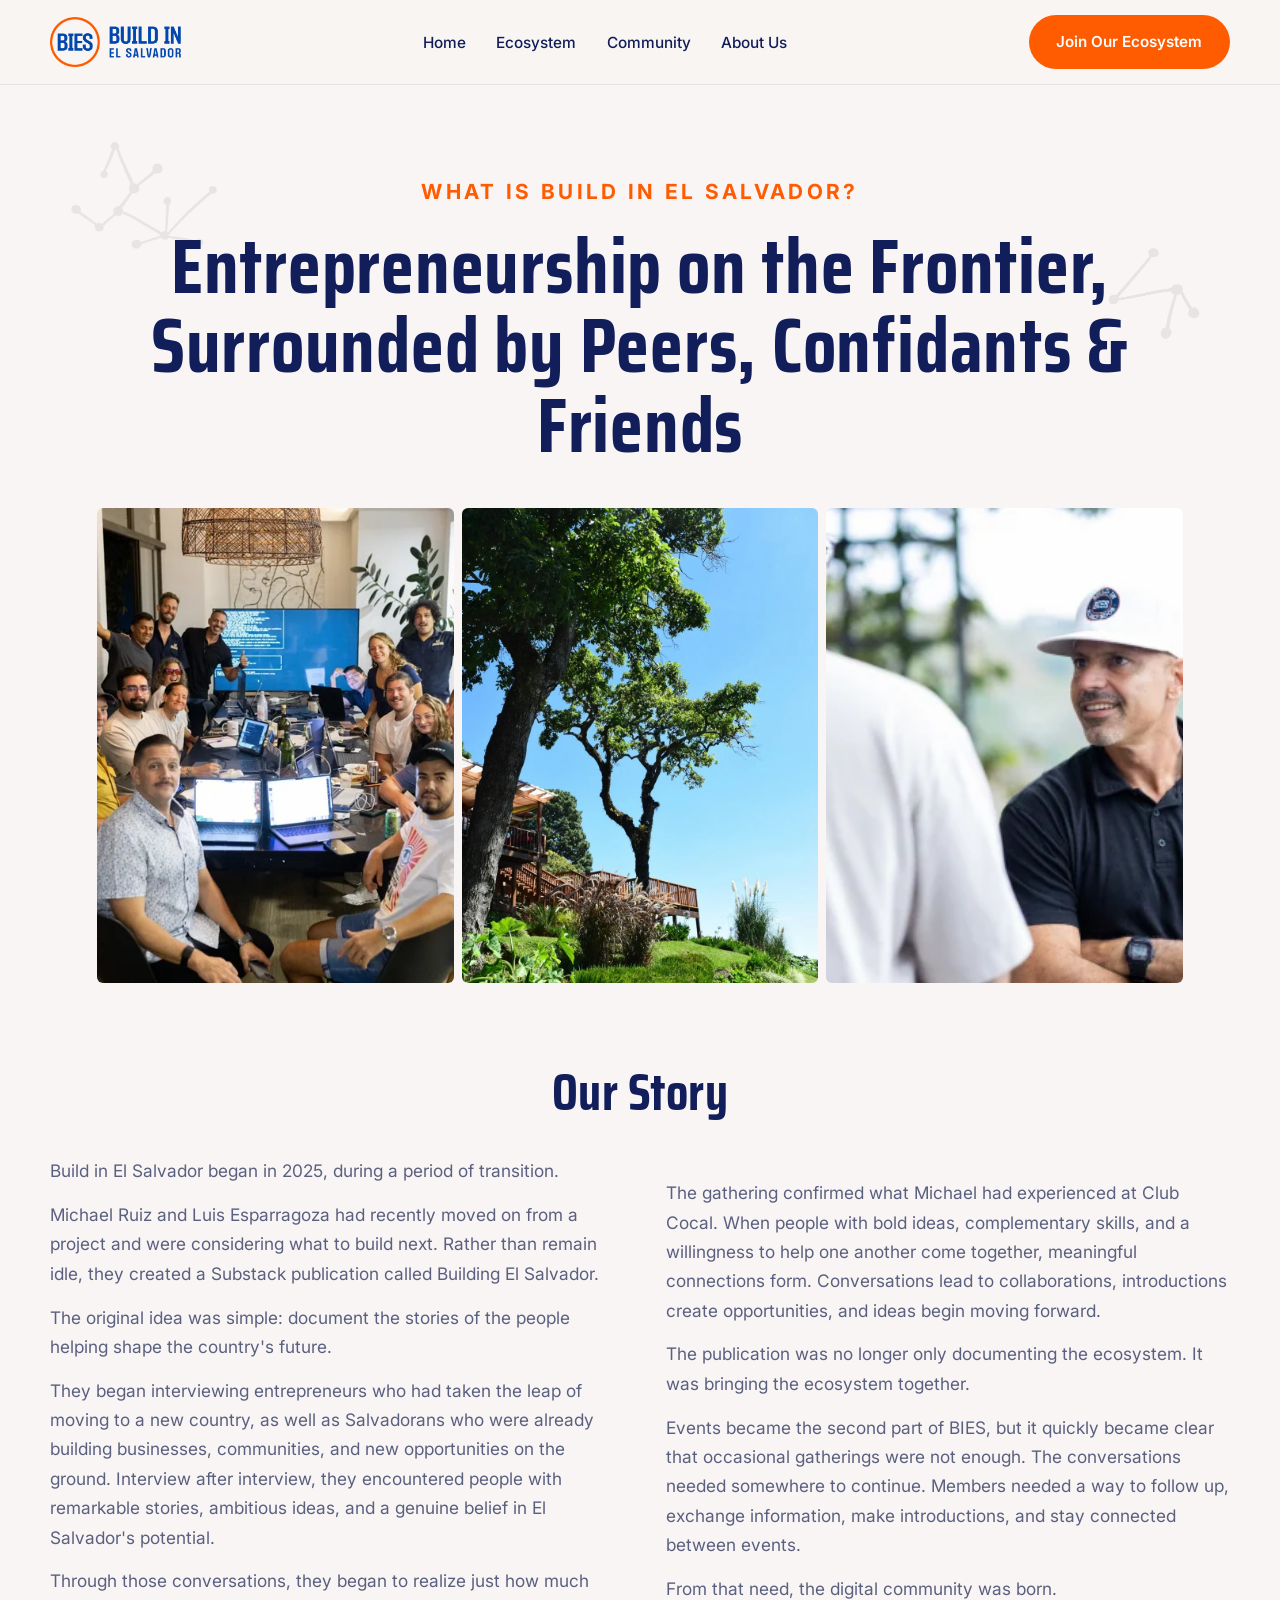
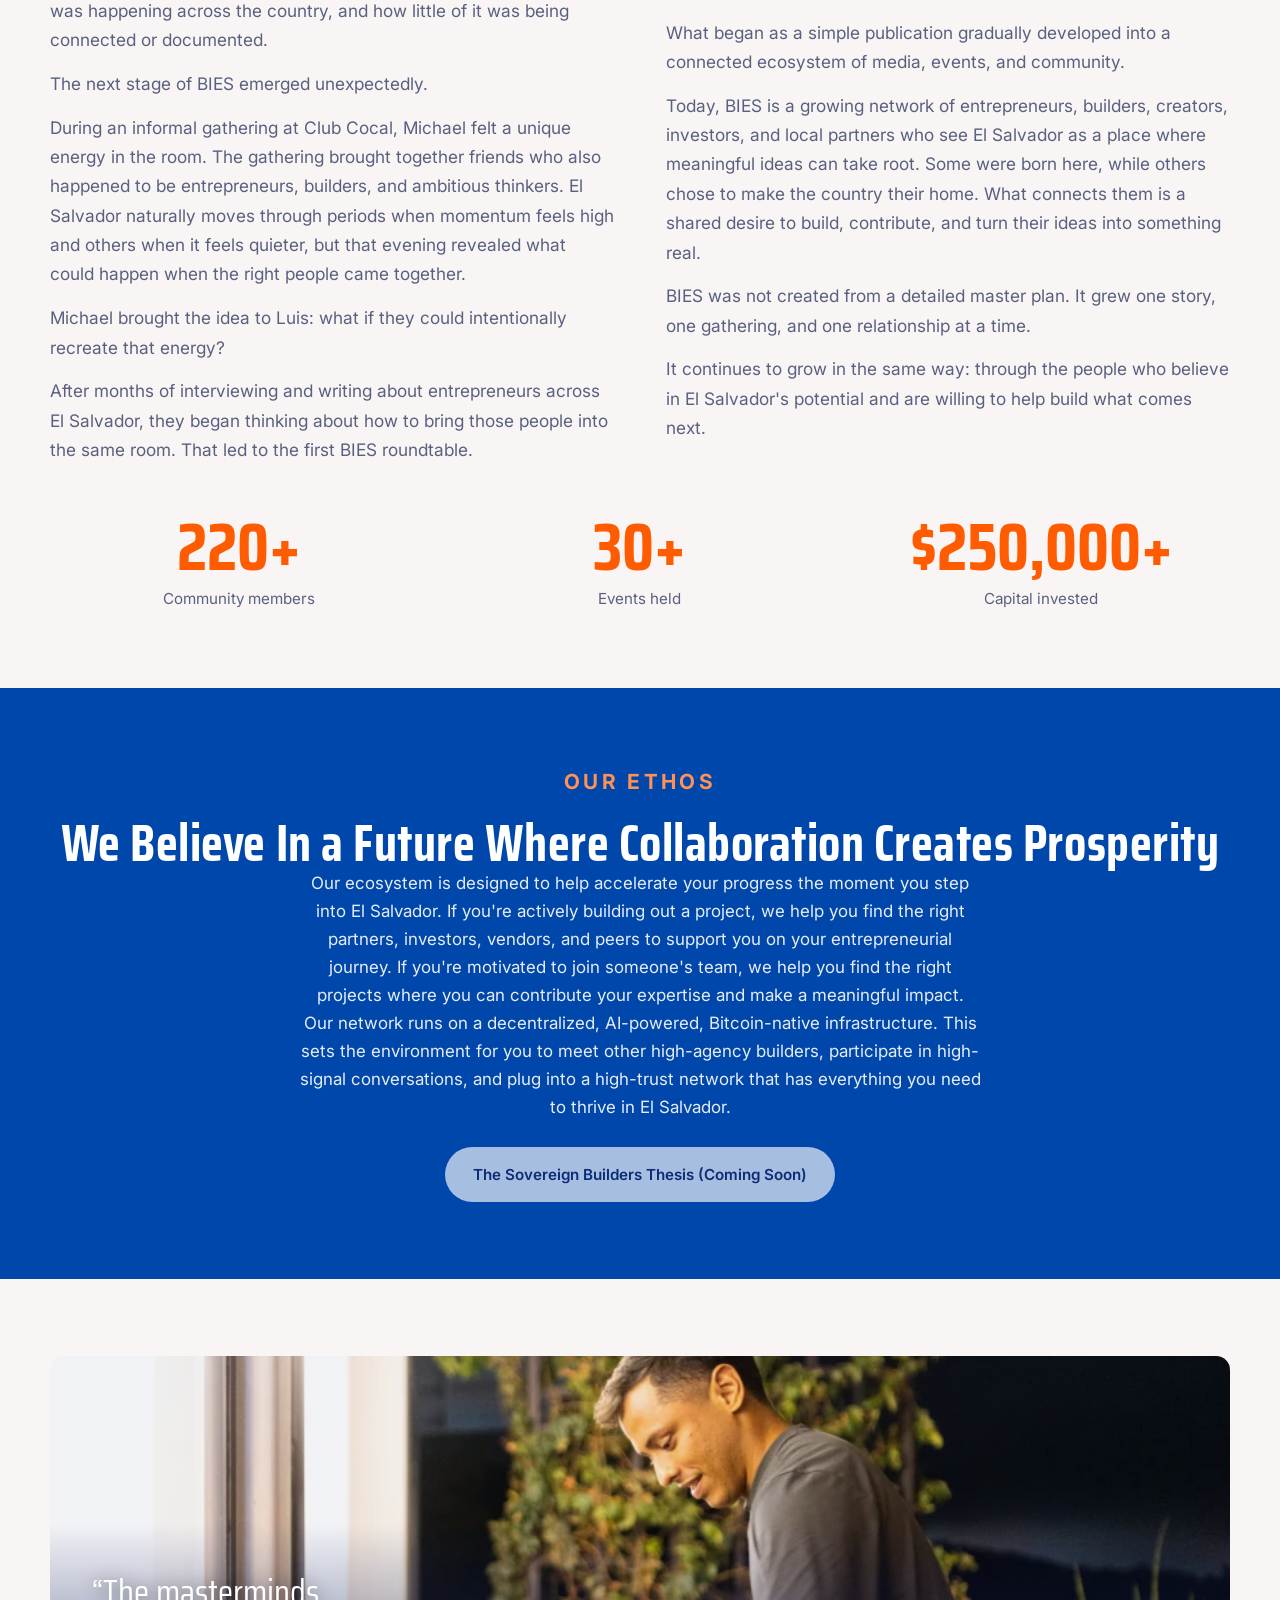
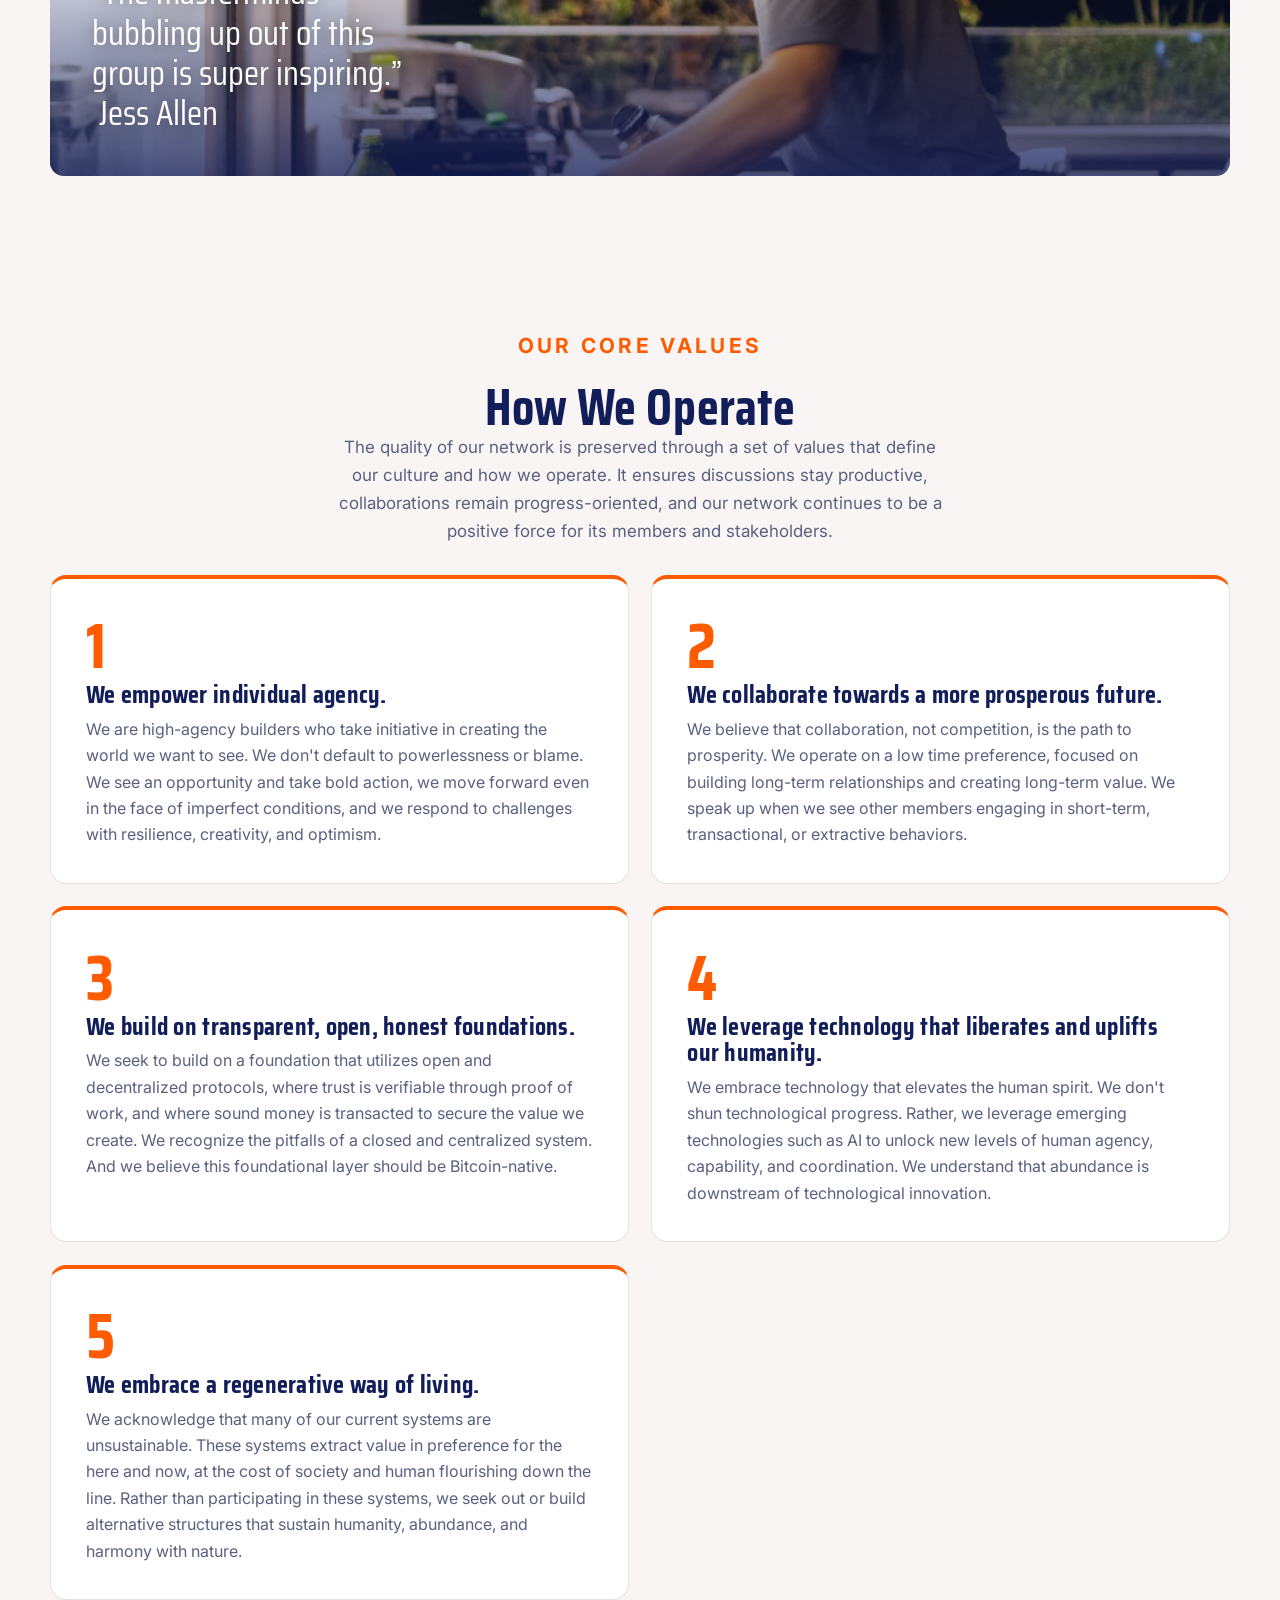
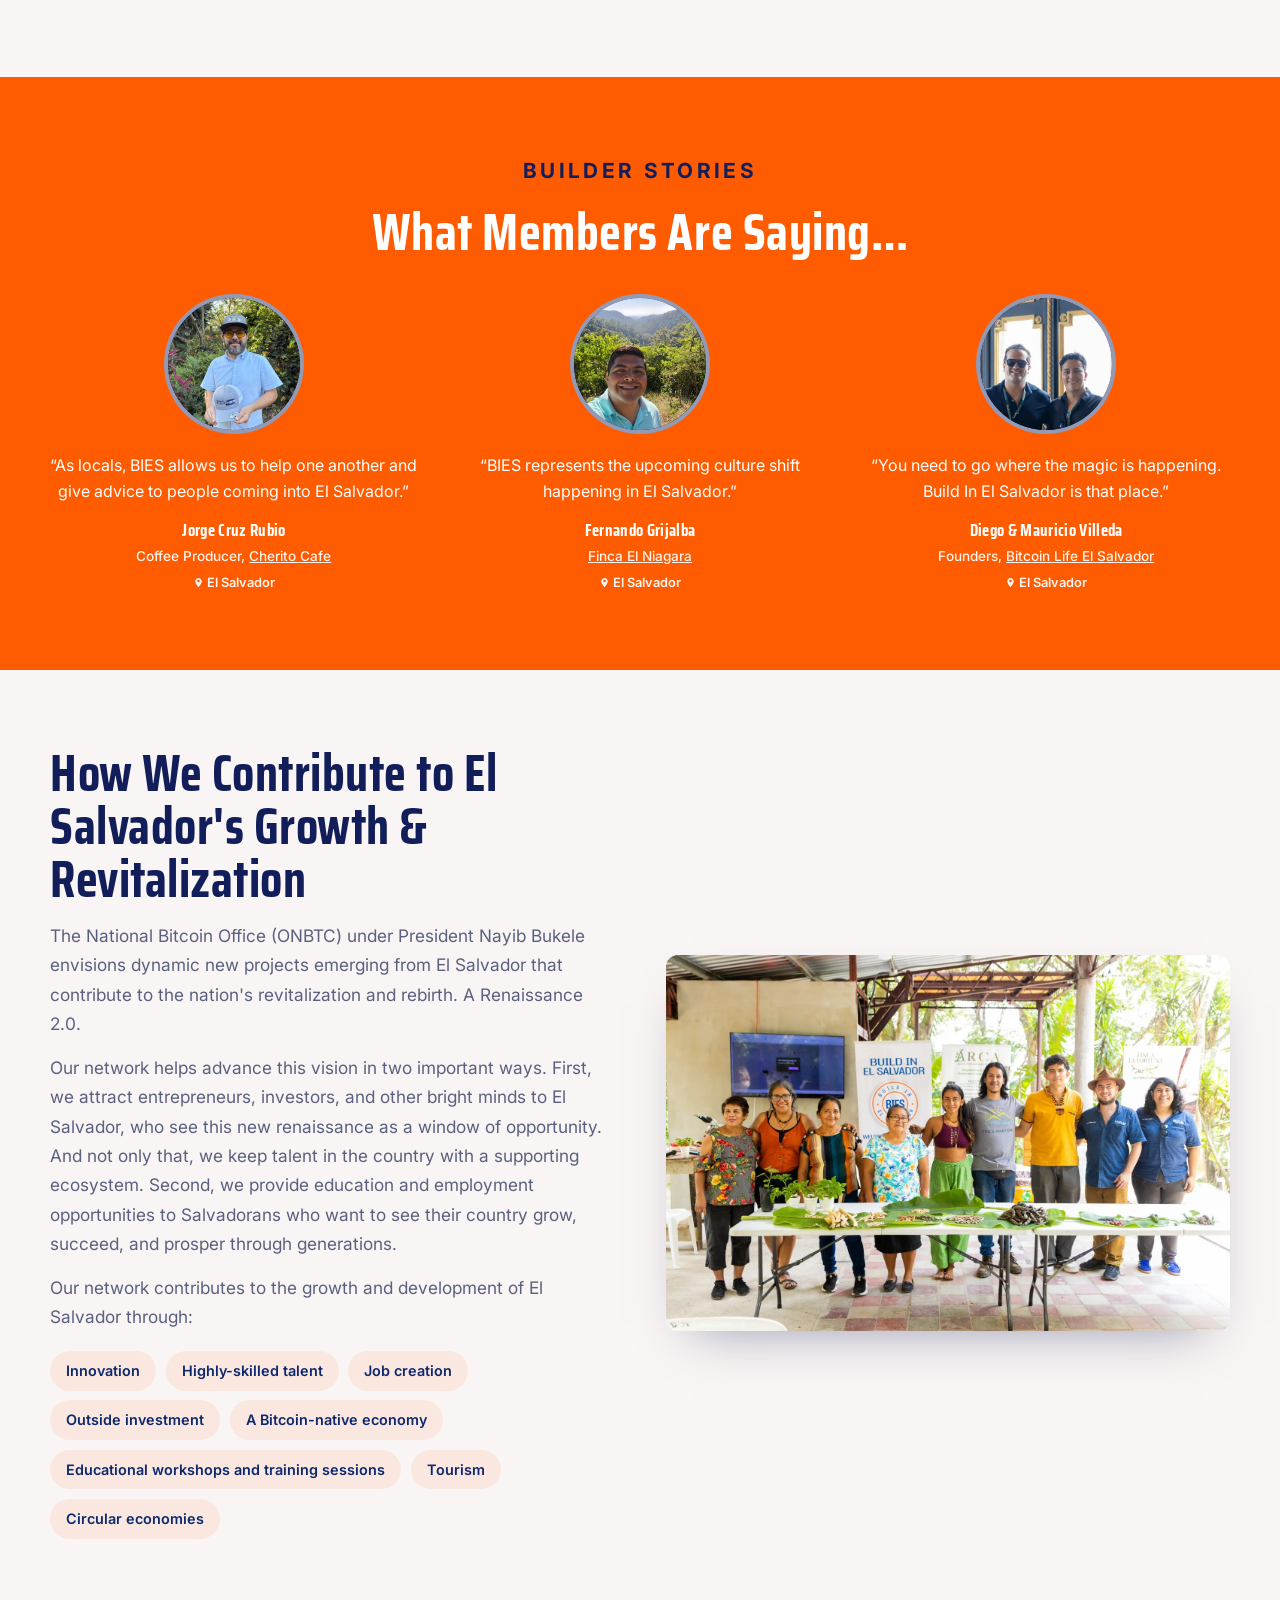
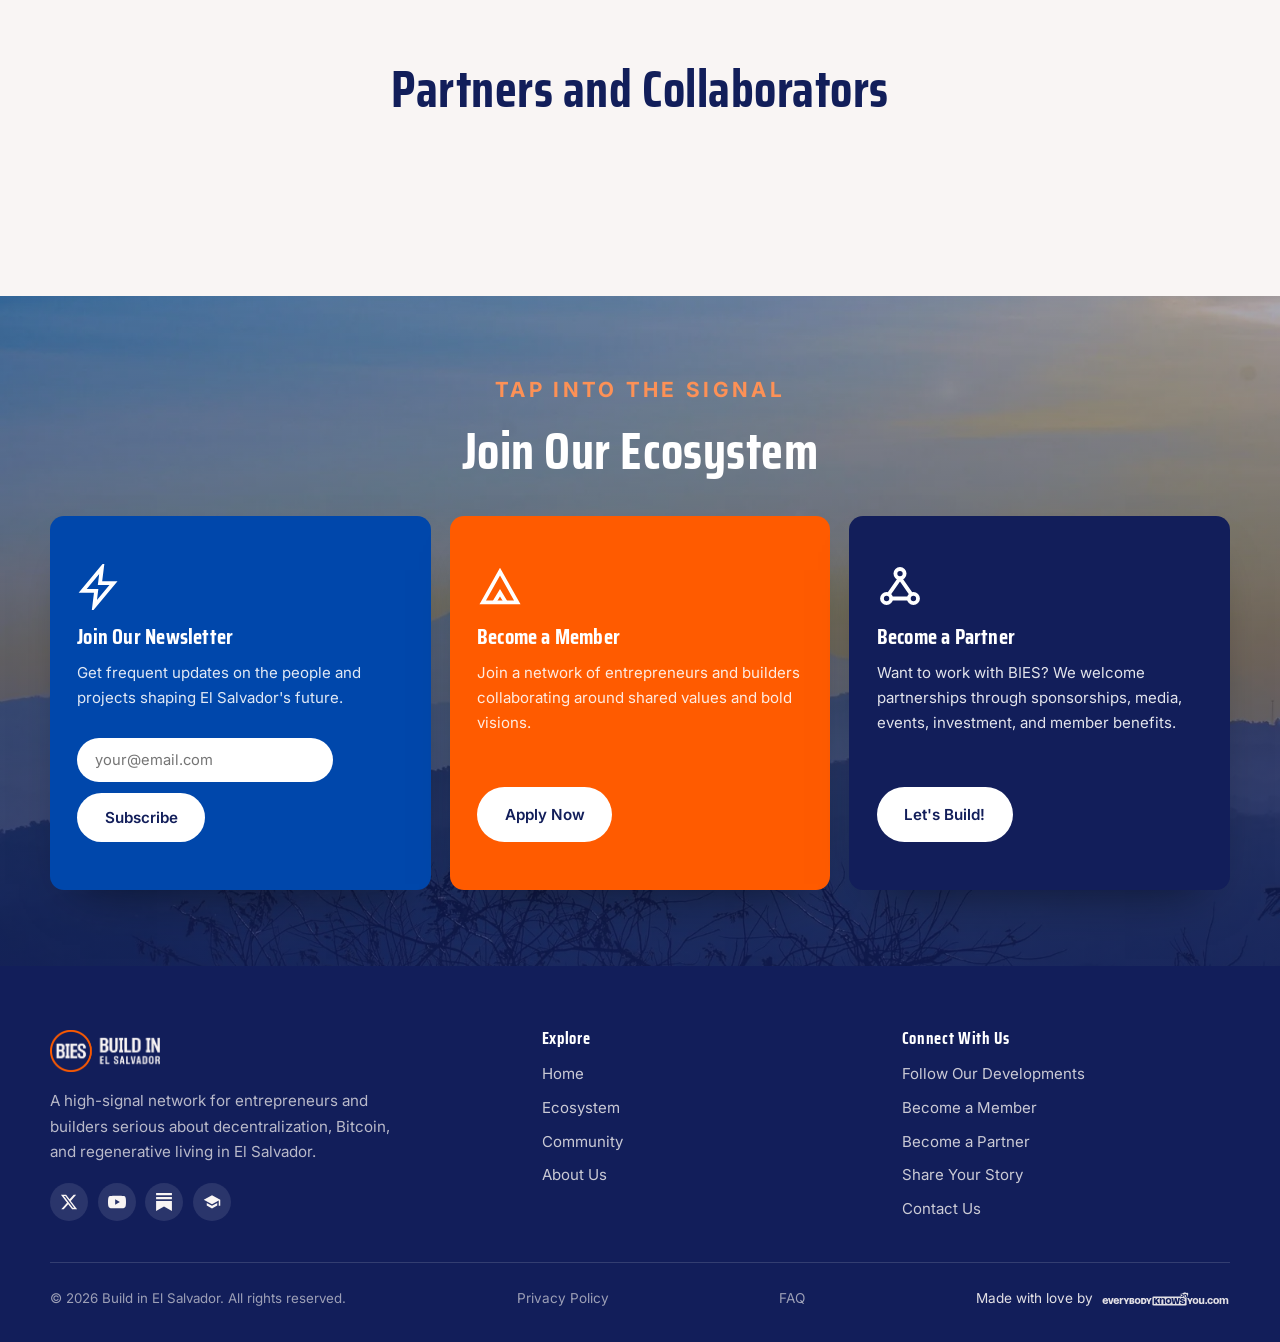
==== about.html @ e09e7e97 "Add MurphsLife to the partner logo strip" ====
<!DOCTYPE html>
<html lang="en">
<head>
<meta charset="UTF-8">
<meta name="viewport" content="width=device-width, initial-scale=1.0">
<title>About Build in El Salvador | Entrepreneurship on the Frontier</title>
<meta name="description" content="How Build in El Salvador grew from an informal gathering into a 220+ member network for mission-driven entrepreneurs. Founded by Michael Ruiz.">
<meta name="keywords" content="Build in El Salvador, BIES, El Salvador entrepreneurs, Bitcoin El Salvador, builders network, decentralization, regenerative living, startup community El Salvador, Bitcoin-native network, entrepreneur community">

<link rel="canonical" href="https://buildinelsalvador.com/about.html">
<link rel="alternate" hreflang="en" href="https://buildinelsalvador.com/about.html">
<link rel="alternate" hreflang="x-default" href="https://buildinelsalvador.com/about.html">

<meta property="og:title" content="About Build in El Salvador | Entrepreneurship on the Frontier">
<meta property="og:description" content="How Build in El Salvador grew from an informal gathering into a 220+ member network for mission-driven entrepreneurs. Founded by Michael Ruiz.">
<meta property="og:type" content="website">
<meta property="og:url" content="https://buildinelsalvador.com/about.html">
<meta property="og:image" content="https://buildinelsalvador.com/assets/images/social-share/og-home.jpg">
<meta property="og:image:width" content="1200">
<meta property="og:image:height" content="630">
<meta property="og:site_name" content="Build in El Salvador">
<meta property="og:locale" content="en_US">

<meta name="twitter:card" content="summary_large_image">
<meta name="twitter:title" content="About Build in El Salvador | Entrepreneurship on the Frontier">
<meta name="twitter:description" content="How Build in El Salvador grew from an informal gathering into a 220+ member network for mission-driven entrepreneurs. Founded by Michael Ruiz.">
<meta name="twitter:image" content="https://buildinelsalvador.com/assets/images/social-share/og-home.jpg">

<meta name="robots" content="index, follow, max-image-preview:large, max-snippet:-1, max-video-preview:-1">
<meta name="author" content="Build in El Salvador">
<meta name="theme-color" content="#0047AB">
<meta name="geo.region" content="SV">
<meta name="geo.placename" content="El Salvador">
<meta http-equiv="content-language" content="en">

<link rel="icon" href="/favicon.ico?v=2" sizes="any">
<link rel="icon" type="image/png" sizes="32x32" href="/favicon-32x32.png?v=2">
<link rel="icon" type="image/png" sizes="16x16" href="/favicon-16x16.png?v=2">
<link rel="apple-touch-icon" sizes="180x180" href="/apple-touch-icon.png?v=2">
<link rel="manifest" href="/site.webmanifest?v=2">
<link rel="alternate" type="text/plain" title="llms.txt" href="https://buildinelsalvador.com/llms.txt">

<link rel="preconnect" href="https://fonts.googleapis.com">
<link rel="preconnect" href="https://fonts.gstatic.com" crossorigin>
<link rel="preload" as="style" href="https://fonts.googleapis.com/css2?family=Saira+Condensed:wght@500;600;700&family=Inter:wght@400;500;600;700&display=swap">
<link rel="stylesheet" href="https://fonts.googleapis.com/css2?family=Saira+Condensed:wght@500;600;700&family=Inter:wght@400;500;600;700&display=swap" media="print" onload="this.media='all'">
<noscript><link rel="stylesheet" href="https://fonts.googleapis.com/css2?family=Saira+Condensed:wght@500;600;700&family=Inter:wght@400;500;600;700&display=swap"></noscript>

<link rel="stylesheet" href="assets/css/tokens.css?v=0e206f8e">
<link rel="stylesheet" href="assets/css/styles.css?v=0e206f8e">
<script type="application/ld+json">{
  "@context": "https://schema.org",
  "@graph": [
    {
      "@type": "Organization",
      "@id": "https://buildinelsalvador.com/#org",
      "name": "Build in El Salvador",
      "alternateName": [
        "BIES"
      ],
      "url": "https://buildinelsalvador.com/",
      "logo": "https://buildinelsalvador.com/assets/images/logos/logo-lockup.webp",
      "image": "https://buildinelsalvador.com/assets/images/social-share/og-home.jpg",
      "slogan": "The high-signal network for entrepreneurs and builders in El Salvador.",
      "description": "Build in El Salvador (BIES), which stands for Building In El Salvador, is a high-signal network and coordination layer that connects entrepreneurs and builders to the right people, resources, and capital so they can take action and move their vision forward from day one in El Salvador. BIES is built for mission-driven entrepreneurs.",
      "foundingDate": "2025",
      "areaServed": [
        "SV"
      ],
      "knowsLanguage": [
        "en"
      ],
      "knowsAbout": [
        "Entrepreneurship",
        "Bitcoin",
        "Decentralization",
        "Regenerative living",
        "Community building",
        "El Salvador"
      ],
      "email": "info@buildinelsalvador.com",
      "founder": {
        "@type": "Person",
        "name": "Michael Ruiz"
      },
      "address": {
        "@type": "PostalAddress",
        "addressCountry": "SV"
      },
      "makesOffer": {
        "@type": "Offer",
        "priceCurrency": "USD",
        "price": "100",
        "url": "https://calendly.com/sovmindset/new-meeting",
        "itemOffered": {
          "@type": "Service",
          "name": "El Salvador business and investment consultancy call",
          "description": "Personalized guidance on doing business, investing, or building in El Salvador, via Zoom or WhatsApp."
        }
      },
      "hasOfferCatalog": {
        "@id": "https://buildinelsalvador.com/#catalog"
      },
      "sameAs": [
        "https://x.com/BuildInES",
        "https://www.youtube.com/@Buildinelsalvador",
        "https://buildinelsalvador.substack.com/",
        "https://www.skool.com/build-in-el-salvador-2170/about",
        "https://app.buildinelsalvador.com/"
      ]
    },
    {
      "@type": [
        "ProfessionalService",
        "LocalBusiness"
      ],
      "@id": "https://buildinelsalvador.com/#service",
      "name": "Build in El Salvador",
      "parentOrganization": {
        "@id": "https://buildinelsalvador.com/#org"
      },
      "description": "A high-signal network and coordination layer for entrepreneurs and builders in El Salvador, connecting members to the people, resources, and capital they need to move their projects forward.",
      "url": "https://buildinelsalvador.com/",
      "image": "https://buildinelsalvador.com/assets/images/social-share/og-home.jpg",
      "logo": "https://buildinelsalvador.com/assets/images/logos/logo-lockup.webp",
      "email": "info@buildinelsalvador.com",
      "address": {
        "@type": "PostalAddress",
        "addressCountry": "SV"
      },
      "areaServed": [
        {
          "@type": "Country",
          "name": "El Salvador"
        }
      ],
      "serviceType": [
        "Entrepreneur network",
        "Community building",
        "Events and workshops",
        "Media and content"
      ],
      "hasOfferCatalog": {
        "@id": "https://buildinelsalvador.com/#catalog"
      }
    },
    {
      "@type": "OfferCatalog",
      "@id": "https://buildinelsalvador.com/#catalog",
      "name": "What BIES offers its members",
      "itemListElement": [
        {
          "@type": "Offer",
          "itemOffered": {
            "@type": "Service",
            "name": "Builder Spotlight newsletter",
            "description": "A newsletter highlighting the builders in the BIES community and the projects they are working on in El Salvador.",
            "provider": {
              "@id": "https://buildinelsalvador.com/#org"
            }
          }
        },
        {
          "@type": "Offer",
          "itemOffered": {
            "@type": "Service",
            "name": "YouTube broadcast",
            "description": "Conversations with the builders, thinkers, and entrepreneurs shaping El Salvador's future.",
            "provider": {
              "@id": "https://buildinelsalvador.com/#org"
            }
          }
        },
        {
          "@type": "Offer",
          "itemOffered": {
            "@type": "Service",
            "name": "Workshops, roundtables, and retreats",
            "description": "In-person events where members meet, exchange ideas, and build high-trust relationships beyond the digital realm.",
            "provider": {
              "@id": "https://buildinelsalvador.com/#org"
            }
          }
        },
        {
          "@type": "Offer",
          "itemOffered": {
            "@type": "Service",
            "name": "Private digital community",
            "description": "A high-signal digital HQ where builders connect, collaborate, coordinate, and interact economically.",
            "provider": {
              "@id": "https://buildinelsalvador.com/#org"
            }
          }
        },
        {
          "@type": "Offer",
          "itemOffered": {
            "@type": "Service",
            "name": "BIES-certified vendor network (coming soon)",
            "description": "A vetted network of trusted vendors to help members move their projects forward.",
            "provider": {
              "@id": "https://buildinelsalvador.com/#org"
            }
          }
        },
        {
          "@type": "Offer",
          "itemOffered": {
            "@type": "Service",
            "name": "BIES project directory (coming soon)",
            "description": "A directory of active projects emerging from the BIES ecosystem, for finding partners, investors, and teammates.",
            "provider": {
              "@id": "https://buildinelsalvador.com/#org"
            }
          }
        }
      ]
    },
    {
      "@type": "WebSite",
      "@id": "https://buildinelsalvador.com/#website",
      "url": "https://buildinelsalvador.com/",
      "name": "Build in El Salvador",
      "inLanguage": "en",
      "publisher": {
        "@id": "https://buildinelsalvador.com/#org"
      },
      "about": {
        "@id": "https://buildinelsalvador.com/#org"
      }
    }
  ]
}</script>
</head>
<body>
<header class="site-header">
  <nav class="nav wrap" aria-label="Main">
    <a class="brand" href="index.html" aria-label="Build in El Salvador home">
      <img src="assets/images/logos/logo-lockup.webp" alt="Build in El Salvador" width="900" height="343">
    </a>
    <ul class="nav-links"><li><a href="index.html">Home</a></li><li><a href="membership.html">Ecosystem</a></li><li><a href="stories.html">Community</a></li><li><a href="about.html" aria-current="page">About Us</a></li></ul>
    <div class="nav-cta">
      <a class="btn btn-orange" href="membership.html#join">Join Our Ecosystem</a>
      <button class="nav-toggle" aria-label="Open menu" aria-expanded="false"><span></span><span></span><span></span></button>
    </div>
  </nav>
</header>

<main>
<section class="hero wrap has-decor reveal" style="padding-bottom:1.2rem">
  <img class="decor conn conn-b" src="assets/images/icons/connector-1.webp" alt="" aria-hidden="true" style="top:5%;left:1%;width:clamp(120px,13vw,190px)">
  <img class="decor conn conn-a" src="assets/images/icons/connector-4.webp" alt="" aria-hidden="true" style="top:16%;right:1.5%;width:clamp(85px,9vw,140px)">
  <span class="eyebrow">What is Build in El Salvador?</span>
  <h1>Entrepreneurship on the Frontier, Surrounded by Peers, Confidants &amp; Friends</h1>
  <div class="photo-strip cols-3" style="margin-bottom:clamp(1rem,2vw,1.75rem)">
    <img src="assets/images/hero/about-1.webp" alt="BIES community gathering" fetchpriority="high">
    <img src="assets/images/hero/about-2.webp" alt="The landscape of El Salvador">
    <img src="assets/images/hero/about-3.webp" alt="BIES builders in conversation">
  </div>
</section>

<section class="section wrap" style="padding-top:clamp(1.5rem,3vw,2.5rem)">
  <div class="center" style="max-width:62ch;margin:0 auto 1.4rem">
    <h2>Our Story</h2>
  </div>
  <div class="split reveal">
    <div class="copy">
      <p>Build in El Salvador began in 2025, during a period of transition.</p>
      <p>Michael Ruiz and Luis Esparragoza had recently moved on from a project and were considering what to build next. Rather than remain idle, they created a Substack publication called Building El Salvador.</p>
      <p>The original idea was simple: document the stories of the people helping shape the country's future.</p>
      <p>They began interviewing entrepreneurs who had taken the leap of moving to a new country, as well as Salvadorans who were already building businesses, communities, and new opportunities on the ground. Interview after interview, they encountered people with remarkable stories, ambitious ideas, and a genuine belief in El Salvador's potential.</p>
      <p>Through those conversations, they began to realize just how much was happening across the country, and how little of it was being connected or documented.</p>
      <p>The next stage of BIES emerged unexpectedly.</p>
      <p>During an informal gathering at Club Cocal, Michael felt a unique energy in the room. The gathering brought together friends who also happened to be entrepreneurs, builders, and ambitious thinkers. El Salvador naturally moves through periods when momentum feels high and others when it feels quieter, but that evening revealed what could happen when the right people came together.</p>
      <p>Michael brought the idea to Luis: what if they could intentionally recreate that energy?</p>
      <p>After months of interviewing and writing about entrepreneurs across El Salvador, they began thinking about how to bring those people into the same room. That led to the first BIES roundtable.</p>
    </div>
    <div class="copy">
      <p>The gathering confirmed what Michael had experienced at Club Cocal. When people with bold ideas, complementary skills, and a willingness to help one another come together, meaningful connections form. Conversations lead to collaborations, introductions create opportunities, and ideas begin moving forward.</p>
      <p>The publication was no longer only documenting the ecosystem. It was bringing the ecosystem together.</p>
      <p>Events became the second part of BIES, but it quickly became clear that occasional gatherings were not enough. The conversations needed somewhere to continue. Members needed a way to follow up, exchange information, make introductions, and stay connected between events.</p>
      <p>From that need, the digital community was born.</p>
      <p>What began as a simple publication gradually developed into a connected ecosystem of media, events, and community.</p>
      <p>Today, BIES is a growing network of entrepreneurs, builders, creators, investors, and local partners who see El Salvador as a place where meaningful ideas can take root. Some were born here, while others chose to make the country their home. What connects them is a shared desire to build, contribute, and turn their ideas into something real.</p>
      <p>BIES was not created from a detailed master plan. It grew one story, one gathering, and one relationship at a time.</p>
      <p>It continues to grow in the same way: through the people who believe in El Salvador's potential and are willing to help build what comes next.</p>
    </div>
  </div>
  <div class="stats reveal" style="margin-top:3rem">
    <div class="stat"><div class="num">220+</div><div class="lbl">Community members</div></div>
    <div class="stat"><div class="num">30+</div><div class="lbl">Events held</div></div>
    <div class="stat"><div class="num">$250,000+</div><div class="lbl">Capital invested</div></div>
  </div>
</section>

<section class="band band-blue">
  <div class="wrap center reveal">
    <span class="eyebrow on-blue">Our Ethos</span>
    <h2>We Believe In a Future Where Collaboration Creates Prosperity</h2>
    <p class="lead">Our ecosystem is designed to help accelerate your progress the moment you step into El Salvador. If you're actively building out a project, we help you find the right partners, investors, vendors, and peers to support you on your entrepreneurial journey. If you're motivated to join someone's team, we help you find the right projects where you can contribute your expertise and make a meaningful impact.</p>
    <p class="lead">Our network runs on a decentralized, AI-powered, Bitcoin-native infrastructure. This sets the environment for you to meet other high-agency builders, participate in high-signal conversations, and plug into a high-trust network that has everything you need to thrive in El Salvador.</p>
    <span class="btn btn-white" style="margin-top:1.6rem;opacity:.65;cursor:default">The Sovereign Builders Thesis (Coming Soon)</span>
  </div>
</section>

<section class="section wrap">
  <div class="quote-hero reveal">
    <img src="assets/images/gallery/ethos.webp" alt="BIES members collaborating" loading="lazy">
    <p class="q">&ldquo;The masterminds bubbling up out of this group is super inspiring.&rdquo; &nbsp;Jess Allen</p>
  </div>
</section>

<section class="section wrap">
  <div class="center" style="max-width:62ch;margin:0 auto 1.4rem">
    <span class="eyebrow">Our Core Values</span>
    <h2>How We Operate</h2>
    <p class="lead">The quality of our network is preserved through a set of values that define our culture and how we operate. It ensures discussions stay productive, collaborations remain progress-oriented, and our network continues to be a positive force for its members and stakeholders.</p>
  </div>
  <div class="value-cards"><div class="vcard reveal"><span class="vnum">1</span><h4>We empower individual agency.</h4><p>We are high-agency builders who take initiative in creating the world we want to see. We don't default to powerlessness or blame. We see an opportunity and take bold action, we move forward even in the face of imperfect conditions, and we respond to challenges with resilience, creativity, and optimism.</p></div><div class="vcard reveal"><span class="vnum">2</span><h4>We collaborate towards a more prosperous future.</h4><p>We believe that collaboration, not competition, is the path to prosperity. We operate on a low time preference, focused on building long-term relationships and creating long-term value. We speak up when we see other members engaging in short-term, transactional, or extractive behaviors.</p></div><div class="vcard reveal"><span class="vnum">3</span><h4>We build on transparent, open, honest foundations.</h4><p>We seek to build on a foundation that utilizes open and decentralized protocols, where trust is verifiable through proof of work, and where sound money is transacted to secure the value we create. We recognize the pitfalls of a closed and centralized system. And we believe this foundational layer should be Bitcoin-native.</p></div><div class="vcard reveal"><span class="vnum">4</span><h4>We leverage technology that liberates and uplifts our humanity.</h4><p>We embrace technology that elevates the human spirit. We don't shun technological progress. Rather, we leverage emerging technologies such as AI to unlock new levels of human agency, capability, and coordination. We understand that abundance is downstream of technological innovation.</p></div><div class="vcard reveal"><span class="vnum">5</span><h4>We embrace a regenerative way of living.</h4><p>We acknowledge that many of our current systems are unsustainable. These systems extract value in preference for the here and now, at the cost of society and human flourishing down the line. Rather than participating in these systems, we seek out or build alternative structures that sustain humanity, abundance, and harmony with nature.</p></div></div>
</section>


<section class="band band-orange testimonials">
  <div class="wrap center">
    <span class="eyebrow on-blue">Builder Stories</span>
    <h2>What Members Are Saying…</h2>
    <div class="grid3">
        <figure class="tcard reveal">
          <img class="avatar" src="assets/images/testimonials/jorge.webp" alt="Jorge Cruz Rubio" loading="lazy" width="140" height="140">
          <blockquote><p>&ldquo;As locals, BIES allows us to help one another and give advice to people coming into El Salvador.&rdquo;</p></blockquote>
          <figcaption class="who"><b>Jorge Cruz Rubio</b><span>Coffee Producer, <a href="https://www.cheritocafe.com" target="_blank" rel="noopener">Cherito Cafe</a></span><span class="loc"><svg viewBox="0 0 24 24" width="11" height="11" aria-hidden="true" style="vertical-align:-1px;margin-right:3px;fill:currentColor"><path d="M12 2C8 2 5 5 5 9c0 5 7 13 7 13s7-8 7-13c0-4-3-7-7-7zm0 9.5A2.5 2.5 0 1 1 12 6a2.5 2.5 0 0 1 0 5.5z"/></svg>El Salvador</span></figcaption>
        </figure>
        <figure class="tcard reveal">
          <img class="avatar" src="assets/images/testimonials/fernando.webp" alt="Fernando Grijalba" loading="lazy" width="140" height="140">
          <blockquote><p>&ldquo;BIES represents the upcoming culture shift happening in El Salvador.&rdquo;</p></blockquote>
          <figcaption class="who"><b>Fernando Grijalba</b><span><a href="https://www.instagram.com/elniagaracomasagua/" target="_blank" rel="noopener">Finca El Niagara</a></span><span class="loc"><svg viewBox="0 0 24 24" width="11" height="11" aria-hidden="true" style="vertical-align:-1px;margin-right:3px;fill:currentColor"><path d="M12 2C8 2 5 5 5 9c0 5 7 13 7 13s7-8 7-13c0-4-3-7-7-7zm0 9.5A2.5 2.5 0 1 1 12 6a2.5 2.5 0 0 1 0 5.5z"/></svg>El Salvador</span></figcaption>
        </figure>
        <figure class="tcard reveal">
          <img class="avatar" src="assets/images/testimonials/villeda.webp" alt="Diego &amp; Mauricio Villeda" loading="lazy" width="140" height="140">
          <blockquote><p>&ldquo;You need to go where the magic is happening. Build In El Salvador is that place.&rdquo;</p></blockquote>
          <figcaption class="who"><b>Diego &amp; Mauricio Villeda</b><span>Founders, <a href="https://www.bitcoinlife.sv/" target="_blank" rel="noopener">Bitcoin Life El Salvador</a></span><span class="loc"><svg viewBox="0 0 24 24" width="11" height="11" aria-hidden="true" style="vertical-align:-1px;margin-right:3px;fill:currentColor"><path d="M12 2C8 2 5 5 5 9c0 5 7 13 7 13s7-8 7-13c0-4-3-7-7-7zm0 9.5A2.5 2.5 0 1 1 12 6a2.5 2.5 0 0 1 0 5.5z"/></svg>El Salvador</span></figcaption>
        </figure></div>
  </div>
</section>


<section class="section wrap">
  <div class="split media-left reveal">
    <img src="assets/images/gallery/contribute.webp" alt="BIES community group photo in El Salvador" loading="lazy">
    <div class="copy">
      <h2>How We Contribute to El Salvador's Growth &amp; Revitalization</h2>
      <p>The National Bitcoin Office (ONBTC) under President Nayib Bukele envisions dynamic new projects emerging from El Salvador that contribute to the nation's revitalization and rebirth. A Renaissance 2.0.</p>
      <p>Our network helps advance this vision in two important ways. First, we attract entrepreneurs, investors, and other bright minds to El Salvador, who see this new renaissance as a window of opportunity. And not only that, we keep talent in the country with a supporting ecosystem. Second, we provide education and employment opportunities to Salvadorans who want to see their country grow, succeed, and prosper through generations.</p>
      <p>Our network contributes to the growth and development of El Salvador through:</p>
      <ul class="chips"><li>Innovation</li><li>Highly-skilled talent</li><li>Job creation</li><li>Outside investment</li><li>A Bitcoin-native economy</li><li>Educational workshops and training sessions</li><li>Tourism</li><li>Circular economies</li></ul>
    </div>
  </div>
</section>

<section class="section-tight wrap">
  <div class="center" style="max-width:62ch;margin:0 auto 1.4rem">
    <h2>Partners and Collaborators</h2>
  </div>
  <div class="logo-strip reveal">
    <img src="assets/images/partners/the-bitcoin-hardware-store.webp" alt="The Bitcoin Hardware Store" loading="lazy">
    <img src="assets/images/partners/wespark.webp" alt="WeSpark" loading="lazy">
    <img src="assets/images/partners/the-reset-party.webp" alt="The Reset Party" loading="lazy" style="max-height:96px">
    <img src="assets/images/partners/murphslife.webp" alt="MurphsLife" loading="lazy">
  </div>
</section>


<section class="signal" id="join">
  <img class="bg" src="assets/images/hero/cta-bg.webp" alt="Volcano at sunset in El Salvador" loading="lazy">
  <div class="inner wrap">
    <span class="eyebrow on-navy">Tap Into the Signal</span>
    <h2>Join Our Ecosystem</h2>
    <div class="cards">
      <div class="scard blue reveal">
        <svg class="ico" viewBox="0 0 24 24" fill="none" stroke="#fff" stroke-width="2" aria-hidden="true"><path d="M13 2 3 14h7l-1 8 10-12h-7l1-8z"/></svg>
        <h3>Join Our Newsletter</h3>
        <p>Get frequent updates on the people and projects shaping El Salvador's future.</p>
        <form class="sub-form" action="https://buildinelsalvador.substack.com/subscribe" method="get" target="_blank" rel="noopener">
          <input type="email" name="email" placeholder="your@email.com" aria-label="Email address" required>
          <button class="btn btn-white" type="submit">Subscribe</button>
        </form>
      </div>
      <div class="scard orange reveal">
        <svg class="ico" viewBox="0 0 24 24" fill="none" stroke="#fff" stroke-width="2" aria-hidden="true"><path d="M3 20 12 4l9 16z"/><path d="M9 20l3-5 3 5"/></svg>
        <h3>Become a Member</h3>
        <p>Join a network of entrepreneurs and builders collaborating around shared values and bold visions.</p>
        <a class="btn btn-white" href="https://tally.so/r/A7O71l" target="_blank" rel="noopener">Apply Now</a>
      </div>
      <div class="scard navy reveal">
        <svg class="ico" viewBox="0 0 24 24" fill="none" stroke="#fff" stroke-width="2" aria-hidden="true"><circle cx="12" cy="5" r="2.4"/><circle cx="5" cy="18" r="2.4"/><circle cx="19" cy="18" r="2.4"/><path d="M12 7.4 6 16M12 7.4 18 16M7.2 18h9.6"/></svg>
        <h3>Become a Partner</h3>
        <p>Want to work with BIES? We welcome partnerships through sponsorships, media, events, investment, and member benefits.</p>
        <a class="btn btn-white" href="https://tally.so/r/vGvXGl" target="_blank" rel="noopener">Let's Build!</a>
      </div>
    </div>
  </div>
</section>

</main>

<footer class="site-footer">
  <div class="wrap">
    <div class="footer-top">
      <div class="fcol">
        <img class="flogo" src="assets/images/logos/logo-lockup-light.webp" alt="Build in El Salvador" width="900" height="343">
        <p>A high-signal network for entrepreneurs and builders serious about decentralization, Bitcoin, and regenerative living in El Salvador.</p>
        <div class="fsocials">
          <a href="https://x.com/BuildInES" target="_blank" rel="noopener" aria-label="X (Twitter)"><svg viewBox="0 0 24 24" fill="currentColor" aria-hidden="true"><path d="M18.244 2.25h3.308l-7.227 8.26 8.502 11.24h-6.66l-5.214-6.817L4.99 21.75H1.68l7.73-8.835L1.254 2.25H8.08l4.713 6.231 5.45-6.231zm-1.161 17.52h1.833L7.084 4.126H5.117z"/></svg></a>
          <a href="https://www.youtube.com/@Buildinelsalvador" target="_blank" rel="noopener" aria-label="YouTube"><svg viewBox="0 0 24 24" fill="currentColor" aria-hidden="true"><path d="M23.498 6.186a3.016 3.016 0 0 0-2.122-2.136C19.505 3.545 12 3.545 12 3.545s-7.505 0-9.377.505A3.017 3.017 0 0 0 .502 6.186C0 8.07 0 12 0 12s0 3.93.502 5.814a3.016 3.016 0 0 0 2.122 2.136c1.871.505 9.376.505 9.376.505s7.505 0 9.377-.505a3.015 3.015 0 0 0 2.122-2.136C24 15.93 24 12 24 12s0-3.93-.502-5.814zM9.545 15.568V8.432L15.818 12l-6.273 3.568z"/></svg></a>
          <a href="https://buildinelsalvador.substack.com/" target="_blank" rel="noopener" aria-label="Substack"><svg viewBox="0 0 24 24" fill="currentColor" aria-hidden="true"><path d="M22.539 8.242H1.46V5.406h21.08v2.836zM1.46 10.812V24L12 18.11 22.54 24V10.812H1.46zM22.54 0H1.46v2.836h21.08V0z"/></svg></a>
          <a href="https://www.skool.com/build-in-el-salvador-2170/about" target="_blank" rel="noopener" aria-label="Skool"><svg viewBox="0 0 24 24" fill="currentColor" aria-hidden="true"><path d="M12 3 1 9l11 6 9-4.91V17h2V9L12 3zM5 13.18v3.5L12 20.5l7-3.82v-3.5l-7 3.82-7-3.82z"/></svg></a>
        </div>
      </div>
      <div class="fcol">
        <h4>Explore</h4>
        <a href="index.html">Home</a>
        <a href="membership.html">Ecosystem</a>
        <a href="stories.html">Community</a>
        <a href="about.html">About Us</a>
      </div>
      <div class="fcol">
        <h4>Connect With Us</h4>
        <a href="https://buildinelsalvador.substack.com/" target="_blank" rel="noopener">Follow Our Developments</a>
        <a href="https://tally.so/r/A7O71l" target="_blank" rel="noopener">Become a Member</a>
        <a href="https://tally.so/r/vGvXGl" target="_blank" rel="noopener">Become a Partner</a>
        <a href="https://tally.so/r/VLBpJJ" target="_blank" rel="noopener">Share Your Story</a>
        <a href="mailto:info@buildinelsalvador.com">Contact Us</a>
      </div>
    </div>
    <div class="footer-bottom">
      <small>&copy; 2026 Build in El Salvador. All rights reserved.</small>
      <a class="fprivacy" href="privacy.html">Privacy Policy</a>
      <a class="fprivacy" href="faq.html">FAQ</a>
      <a class="eky-credit" href="https://everybodyknowsyou.com" target="_blank" rel="noopener" aria-label="Made with love by everybodyknowsyou.com">
        <span class="eky-credit__text">Made with love by</span>
        <svg role="img" aria-label="everybodyknowsyou.com" id="Layer_1" data-name="Layer 1" xmlns="http://www.w3.org/2000/svg" viewBox="0 0 1296.95 160.34">
  <defs>
    <style>
            .cls-1 { fill: var(--eky-bg, #ffffff); }
      .cls-2 { fill: var(--eky-fg, currentColor); }
    </style>
  </defs>
  <g>
    <g>
      <g>
        <rect class="cls-2" x="515.16" y="55.21" width="342.62" height="90.52" rx="12" ry="12"/>
        <path class="cls-1" d="M530.13,71.12h16.6v15.46l-.24,6.96h.32l3.32-4.61,15.14-17.81h19.83l-22.02,25.02,22.18,33.68h-19.92l-13.76-20.73-4.86,5.34v15.38h-16.6v-58.69Z"/>
        <path class="cls-1" d="M604.13,71.12v8.01h.32c4.53-6.23,10.53-9.23,18.54-9.23,12.47,0,18.94,7.29,18.94,22.02v37.89h-16.6v-35.3c0-7.69-2.75-10.85-8.58-10.85-7.21,0-11.82,4.7-11.82,12.14v34h-16.6v-58.69h15.79Z"/>
        <path class="cls-1" d="M647.37,100.43c0-17.57,11.09-30.52,29.31-30.52s29.31,12.95,29.31,30.52-11.09,30.6-29.31,30.6-29.31-13.03-29.31-30.6ZM688.66,100.43c0-9.8-3.81-17.16-11.98-17.16s-11.98,7.37-11.98,17.16,3.81,17.24,11.98,17.24,11.98-7.45,11.98-17.24Z"/>
        <path class="cls-1" d="M705.66,71.12h17.57l6.64,35.62c.41,2.02.73,4.86,1.14,6.88h.32l1.21-6.88,6.88-35.62h18.54l7.45,35.62,1.29,6.88h.32l1.05-6.88,5.99-35.62h17.24l-13.28,58.69h-21.53l-6.64-32.38-1.29-6.88h-.32l-1.21,6.88-6.56,32.38h-21.45l-13.36-58.69Z"/>
        <path class="cls-1" d="M791.81,110.79l17-.08c.57,4.78,3.72,7.53,9.31,7.53,4.61,0,7.85-1.7,7.85-5.26,0-2.67-1.78-4.37-5.59-5.26l-14.09-3.24c-8.98-2.02-13.84-7.77-13.84-16.27,0-11.5,8.99-18.3,24.69-18.3,14.65,0,23.56,6.96,23.8,18.05h-17c-.49-3.32-2.67-5.67-7.69-5.67-4.37,0-7.21,1.54-7.21,4.61,0,2.43,1.7,3.81,5.59,4.7l14.09,3.24c9.23,2.1,14.09,8.18,14.09,16.84,0,12.71-10.28,19.35-24.77,19.35-16.19,0-25.99-7.77-26.23-20.24Z"/>
      </g>
      <g>
        <path class="cls-2" d="M918.06,100.39c0-17.57,11.09-30.52,29.31-30.52s29.31,12.95,29.31,30.52-11.09,30.6-29.31,30.6-29.31-13.03-29.31-30.6ZM959.34,100.39c0-9.8-3.81-17.16-11.98-17.16s-11.98,7.37-11.98,17.16,3.81,17.24,11.98,17.24,11.98-7.45,11.98-17.24Z"/>
        <path class="cls-2" d="M1018.85,129.78v-7.85h-.32c-4.61,6.15-10.52,9.07-17.89,9.07-11.98,0-18.46-7.29-18.46-21.94v-37.97h16.6v35.38c0,7.69,2.83,10.77,8.18,10.77,6.56,0,11.09-4.61,11.09-12.63v-33.52h16.6v58.69h-15.79Z"/>
        <path class="cls-2" d="M884.01,109.52l-20.4-38.4h17.84l8.26,17.75c.99,2.06,1.9,4.96,2.89,7.02h.33c.91-2.06,1.82-4.96,2.72-7.02l7.85-17.75h17.51l-20.07,38.57v21.31h-16.93v-21.47Z"/>
      </g>
      <g>
        <path class="cls-2" d="M14.66,100.39c0-17.97,10.85-30.52,29.55-30.52s28.01,12.47,27.36,34.41h-39.35c.89,8.91,4.53,14.01,11.66,14.01,5.67,0,9.31-3,10.44-8.5h16.76c-2.19,13.28-12.31,21.21-26.88,21.21-18.7,0-29.55-12.63-29.55-30.6ZM54.58,92.54c-1.05-6.56-4.78-9.96-10.36-9.96s-9.8,3.64-11.42,9.96h21.78Z"/>
        <path class="cls-2" d="M69.8,71.09h17.49l9.47,35.62c.57,2.02,1.05,4.86,1.62,6.88h.32l1.54-6.88,8.99-35.62h17.16l-17.81,58.69h-21.13l-17.65-58.69Z"/>
        <path class="cls-2" d="M124.69,100.39c0-17.97,10.85-30.52,29.55-30.52s28.01,12.47,27.36,34.41h-39.35c.89,8.91,4.53,14.01,11.66,14.01,5.67,0,9.31-3,10.44-8.5h16.76c-2.19,13.28-12.31,21.21-26.88,21.21-18.7,0-29.55-12.63-29.55-30.6ZM164.61,92.54c-1.05-6.56-4.78-9.96-10.36-9.96s-9.8,3.64-11.42,9.96h21.78Z"/>
        <path class="cls-2" d="M187.44,71.09h15.46v9.47h.32c3.64-7.37,8.74-10.69,15.71-10.69,1.86,0,3.56.24,5.1.81v15.79h-.32c-1.7-.49-3.24-.73-5.18-.73-9.15,0-14.49,5.42-14.49,16.11v27.93h-16.6v-58.69Z"/>
        <path class="cls-2" d="M285.57,71.09h26.15c13.52,0,20.97,5.42,20.97,14.82,0,6.15-3.08,10.36-9.96,12.39v.32c8.02,1.46,12.23,6.23,12.23,13.84,0,10.52-8.42,17.33-21.7,17.33h-27.69v-58.69ZM316.66,88.82c0-3.64-2.02-5.18-6.56-5.18h-7.93v10.77h7.93c4.37,0,6.56-1.86,6.56-5.59ZM318.6,111.24c0-3.81-2.27-5.99-6.88-5.99h-9.55v11.98h9.63c4.45,0,6.8-2.19,6.8-5.99Z"/>
        <path class="cls-2" d="M337.95,100.39c0-17.57,11.09-30.52,29.31-30.52s29.31,12.95,29.31,30.52-11.09,30.6-29.31,30.6-29.31-13.03-29.31-30.6ZM379.24,100.39c0-9.8-3.8-17.16-11.98-17.16s-11.98,7.37-11.98,17.16,3.8,17.24,11.98,17.24,11.98-7.45,11.98-17.24Z"/>
        <path class="cls-2" d="M402.08,71.09h24.13c18.62,0,29.63,10.36,29.63,29.31s-11.01,29.39-29.63,29.39h-24.13v-58.69ZM438.99,100.39c0-10.77-5.83-16.19-13.36-16.19h-6.96v32.46h6.96c7.53,0,13.36-5.51,13.36-16.27Z"/>
        <path class="cls-2" d="M471.04,109.52l-20.4-38.4h17.84l8.26,17.75c.99,2.06,1.9,4.96,2.89,7.02h.33c.91-2.06,1.82-4.96,2.72-7.02l7.85-17.75h17.51l-20.07,38.57v21.31h-16.93v-21.47Z"/>
        <path class="cls-2" d="M245.89,109.52l-20.4-38.4h17.84l8.26,17.75c.99,2.06,1.9,4.96,2.89,7.02h.33c.91-2.06,1.82-4.96,2.72-7.02l7.85-17.75h17.51l-20.07,38.57v21.31h-16.93v-21.47Z"/>
      </g>
    </g>
    <g>
      <g>
        <path class="cls-2" d="M837.89,14.05c5.42-1.65,11.14.47,13.85,5.48.39.72,1.1,1.2,1.88,1.34.7.12,1.52-.2,2.16-.74,4.05-3.38,9.74-3.68,14.06-.7,4.24,2.92,5.92,8.22,4.35,13.25l-6.96,22.26c-2.45,8.46-9.67,14.45-18.27,15.02-8.94.6-17.2-4.68-20.36-13.03-.17-.45-.5-.62-.88-.67s-.66.09-.98.46c-5.78,6.49-15.01,8.59-23.07,5.2-7.59-3.19-12.57-10.83-12.37-19.15.21-8.44,5.67-16.24,13.97-18.77l32.61-9.94ZM844.69,65.73c8.85,1.59,17.31-4.28,18.9-13.13,1.59-8.85-4.28-17.31-13.13-18.9-8.85-1.59-17.31,4.28-18.9,13.13s4.28,17.31,13.13,18.9ZM808.72,59.25c8.85,1.59,17.31-4.28,18.9-13.13,1.59-8.85-4.28-17.31-13.13-18.9-8.85-1.59-17.31,4.28-18.9,13.13-1.59,8.85,4.28,17.31,13.13,18.9Z"/>
        <g>
          <path class="cls-1" d="M850.46,33.7c8.85,1.59,14.72,10.06,13.13,18.9-1.59,8.85-10.06,14.72-18.9,13.13-8.85-1.59-14.72-10.06-13.13-18.9s10.06-14.72,18.9-13.13Z"/>
          <path class="cls-1" d="M814.49,27.22c8.85,1.59,14.72,10.06,13.13,18.9-1.59,8.85-10.06,14.72-18.9,13.13-8.85-1.59-14.72-10.06-13.13-18.9,1.59-8.85,10.06-14.72,18.9-13.13Z"/>
        </g>
      </g>
      <g>
        <g>
          <path class="cls-2" d="M847.57,56.91c-.06-.86-.28-1.56-.42-2.47.64.65,1.19,1.16,1.91,1.66,1.12.79,2.71.42,3.44-.7.73-1.11.45-2.64-.68-3.44-.71-.5-1.52-.66-2.4-1.05,1.54-.53,3.13-1,3.41-2.57.17-.93-.14-1.9-.84-2.43-1.03-.79-2.26-.75-3.22.02-.58.46-1.06.91-1.67,1.49.18-.89.4-1.63.45-2.5.09-1.44-1.09-2.58-2.46-2.58s-2.55,1.17-2.48,2.62c.04.85.33,1.53.43,2.46-.47-.54-.95-.89-1.43-1.33-1.13-1.04-2.8-.99-3.77.19-.91,1.1-.66,2.87.58,3.67.72.46,1.49.65,2.34.99-.88.38-1.73.56-2.45,1.09-1.21.89-1.32,2.65-.36,3.69,1.04,1.12,2.62,1.06,3.73.03l1.46-1.34c-.23.92-.51,1.75-.51,2.68,0,1.41,1.2,2.5,2.56,2.45s2.46-1.22,2.37-2.6Z"/>
          <path class="cls-2" d="M847.57,56.91c.09,1.38-1.03,2.55-2.37,2.6s-2.56-1.05-2.56-2.45c0-.94.27-1.76.51-2.68l-1.46,1.34c-1.12,1.03-2.7,1.09-3.73-.03-.96-1.04-.84-2.8.36-3.69.71-.53,1.56-.71,2.45-1.09-.85-.34-1.62-.53-2.34-.99-1.24-.79-1.49-2.57-.58-3.67.97-1.17,2.64-1.23,3.77-.19.48.45.96.79,1.43,1.33-.1-.93-.38-1.61-.43-2.46-.07-1.44,1.07-2.62,2.48-2.62s2.55,1.14,2.46,2.58c-.05.87-.27,1.6-.45,2.5.61-.58,1.09-1.03,1.67-1.49.96-.77,2.19-.81,3.22-.02.7.54,1,1.5.84,2.43-.28,1.57-1.87,2.04-3.41,2.57.88.39,1.69.54,2.4,1.05,1.13.8,1.41,2.33.68,3.44-.73,1.11-2.32,1.48-3.44.7-.72-.5-1.27-1.01-1.91-1.66.14.92.37,1.62.42,2.47Z"/>
        </g>
        <g>
          <path class="cls-2" d="M810.13,50.42c.09-1.04-.23-1.92-.46-2.9.76.65,1.37,1.38,2.24,1.82,1.23.63,2.73.08,3.32-1.08s.21-2.6-.95-3.29c-.73-.43-1.51-.63-2.28-.94.71-.21,1.29-.46,1.92-.73,1.42-.61,1.98-2.23,1.25-3.55s-2.48-1.69-3.67-.79c-.67.5-1.22,1.01-1.84,1.61.23-1.08.58-2.02.43-3.07-.18-1.23-1.33-2.03-2.49-2.01s-2.27.88-2.4,2.1c-.11,1.04.22,1.91.45,2.98-.52-.57-1.04-.93-1.58-1.42-1.11-1-2.86-.89-3.77.32s-.53,2.95.79,3.67c.74.41,1.47.63,2.23.89-.85.33-1.63.52-2.35.98-1.23.78-1.49,2.47-.66,3.57s2.46,1.35,3.58.48c.64-.49,1.17-.96,1.77-1.57-.22,1.07-.56,1.95-.45,2.98.14,1.28,1.29,2.13,2.5,2.11s2.29-.84,2.41-2.17Z"/>
          <path class="cls-2" d="M810.13,50.42c-.12,1.32-1.24,2.14-2.41,2.17s-2.36-.83-2.5-2.11c-.11-1.03.23-1.91.45-2.98-.6.61-1.13,1.08-1.77,1.57-1.12.87-2.73.66-3.58-.48s-.57-2.79.66-3.57c.72-.46,1.5-.64,2.35-.98-.77-.26-1.49-.48-2.23-.89-1.32-.73-1.68-2.5-.79-3.67s2.66-1.32,3.77-.32c.54.49,1.06.85,1.58,1.42-.23-1.07-.56-1.94-.45-2.98.13-1.22,1.24-2.08,2.4-2.1s2.31.78,2.49,2.01c.15,1.05-.2,1.99-.43,3.07.62-.6,1.17-1.1,1.84-1.61,1.2-.9,2.97-.5,3.67.79s.17,2.93-1.25,3.55c-.63.27-1.21.52-1.92.73.77.32,1.55.51,2.28.94,1.16.68,1.53,2.13.95,3.29s-2.09,1.71-3.32,1.08c-.87-.44-1.48-1.17-2.24-1.82.23.98.55,1.86.46,2.9Z"/>
        </g>
      </g>
    </g>
  </g>
  <g fill="var(--eky-fg, currentColor)">
    <path d="M1046.08,112.99h15.96v16.61h-15.96v-16.61Z"/>
    <path d="M1065.91,100.33c0-17.49,11.29-30.39,29.1-30.39,13.79,0,25.15,8.06,26.36,22.41h-16.85c-.56-5.8-4.03-9.11-9.43-9.11-8.06,0-11.93,7.42-11.93,17.09s3.79,17.17,11.85,17.17c5.4,0,8.95-3.3,9.67-9.67h16.85c-1.13,14.91-12.66,22.97-26.52,22.97-18.14,0-29.1-12.98-29.1-30.47Z"/>
    <path d="M1124.75,100.33c0-17.49,11.04-30.39,29.18-30.39s29.18,12.9,29.18,30.39-11.04,30.47-29.18,30.47-29.18-12.98-29.18-30.47ZM1165.86,100.33c0-9.75-3.79-17.09-11.93-17.09s-11.93,7.33-11.93,17.09,3.79,17.17,11.93,17.17,11.93-7.42,11.93-17.17Z"/>
    <path d="M1204.31,71.15v7.98h.32c4.43-5.97,10.64-9.19,17.9-9.19s12.41,3.14,15.4,9.19h.32c4.92-6.21,10.72-9.19,17.9-9.19,12.58,0,19.27,8.71,19.27,22.81v36.84h-16.53v-34.26c0-7.66-2.34-11.69-8.06-11.69-6.53,0-10.56,5-10.56,12.9v33.05h-16.53v-34.34c0-7.58-2.42-11.61-8.14-11.61-6.61,0-10.48,5.24-10.48,12.9v33.05h-16.53v-58.44h15.72Z"/>
  </g>
</svg>
      </a>
    </div>
  </div>
  <script src="assets/js/main.js?v=0e206f8e" defer></script>
</body>
</html>
---- assets/css/tokens.css ----
/* tokens.css — COLORS + FONTS only. The single source of truth.
   Edit this one file to re-skin the whole site.
   Brand: Build in El Salvador (BIES). Palette + type from the official brand guidelines. */
:root{
  /* ---- Primary brand palette ---- */
  --cobalt:       #0047AB;   /* Cobalt Blue  — primary accent, blue bands, links */
  --orange:       #FF5B00;   /* Blaze Orange — primary accent, buttons, orange bands */
  --snow:         #F9F5F4;   /* Snow         — page background */
  --navy:         #121E5A;   /* Deep Navy    — body text, dark bands, footer */

  /* ---- Orange scale ---- */
  --orange-400:   #FE6B19;
  --orange-300:   #FE7E38;
  --orange-200:   #FD9156;
  --orange-100:   #FCA474;
  --orange-90:    #FCB892;
  --orange-80:    #FBCAB0;
  --orange-70:    #FADBCB;
  --orange-60:    #FAE8E0;

  /* ---- Cobalt scale ---- */
  --blue-100:     #053D97;
  --blue-200:     #093383;
  --blue-300:     #0E286E;

  /* ---- Semantic roles ---- */
  --bg:        var(--snow);
  --ink:       var(--navy);
  --accent:    var(--orange);     /* primary CTA / buttons */
  --accent-2:  var(--cobalt);     /* secondary accent */
  --muted:     #5A607F;           /* secondary text (navy-tinted grey) */
  --surface:   #FFFFFF;           /* cards / panels */
  --line:      #E6E2E0;           /* hairlines */
  --panel:     #ECE6E1;           /* highlighted gray section background */

  /* ---- Footer credit colors (read by the EKY credit logo) ---- */
  --footer-bg: var(--navy);
  --footer-fg: var(--snow);

  /* ---- Fonts ----
     Display: PP Formula Narrow (Bold) is the brand typeface (commercial/licensed).
     Saira Condensed is used here as the closest free Google-Fonts stand-in until the
     licensed PP Formula Narrow files are dropped into /assets/fonts/.
     Body: Inter (matches the brand spec exactly). */
  --font-display: 'Saira Condensed', 'PP Formula Narrow', 'Arial Narrow', system-ui, sans-serif;
  --font-body:    'Inter', system-ui, -apple-system, sans-serif;

  /* ---- Layout ---- */
  --max: 1180px;
}
---- assets/css/styles.css ----
/* styles.css — references tokens.css. No raw hex values here. */

/* ---------- Reset & base ---------- */
*{margin:0;padding:0;box-sizing:border-box}
html{scroll-behavior:smooth;overflow-x:clip}
body{overflow-x:clip}
body{
  font-family:var(--font-body);
  color:var(--ink);
  background:var(--bg);
  line-height:1.65;
  -webkit-font-smoothing:antialiased;
  text-rendering:optimizeLegibility;
}
img{max-width:100%;display:block}
a{color:var(--accent-2);text-decoration:none}
a:hover{text-decoration:underline}

h1,h2,h3,h4{font-family:var(--font-display);line-height:1.04;font-weight:700;letter-spacing:.01em}
h1{font-size:clamp(2.6rem,6vw,4.8rem)}
h2{font-size:clamp(2rem,4vw,3.2rem)}
h3{font-size:clamp(1.3rem,2vw,1.7rem)}

.wrap{width:min(100% - clamp(2.4rem,8vw,6rem), var(--max));margin-inline:auto}
section{position:relative}

/* ---------- Eyebrow / labels ---------- */
.eyebrow{
  font-family:var(--font-body);
  font-weight:700;letter-spacing:.16em;text-transform:uppercase;
  font-size:clamp(1rem,2.2vw,1.3rem);color:var(--orange);
  display:block;margin-bottom:1.1rem;
}
.eyebrow.on-blue,.eyebrow.on-navy{color:var(--orange-200)}
.band-orange .eyebrow{color:var(--navy)}
.band-blue .eyebrow,.band-navy .eyebrow{color:var(--orange-200)}
.center{text-align:center}
.lead{font-size:1.06rem;color:var(--muted);max-width:62ch}
.center .lead{margin-left:auto;margin-right:auto}

/* ---------- Buttons ---------- */
.btn{
  display:inline-block;font-family:var(--font-body);font-weight:600;
  font-size:.95rem;padding:.8rem 1.6rem;border-radius:999px;
  border:2px solid transparent;cursor:pointer;transition:transform .15s ease,box-shadow .2s ease,background .2s ease;
  text-decoration:none;
}
.btn:hover{text-decoration:none;transform:translateY(-2px)}
.btn-orange{background:var(--orange);color:#fff}
.btn-orange:hover{background:var(--orange-400);box-shadow:0 8px 22px -8px rgba(255,91,0,.6)}
.btn-blue{background:var(--cobalt);color:#fff}
.btn-blue:hover{background:var(--blue-100);box-shadow:0 8px 22px -8px rgba(0,71,171,.55)}
.btn-navy{background:var(--navy);color:#fff}
.btn-navy:hover{background:var(--blue-300)}
.btn-ghost{background:transparent;border-color:currentColor;color:var(--navy)}
.btn-ghost:hover{background:var(--navy);color:#fff}
.btn-white{background:#fff;color:var(--navy)}
.btn-white:hover{background:var(--snow)}

/* ---------- Header / nav ---------- */
.site-header{
  position:sticky;top:0;z-index:50;background:rgba(249,245,244,.92);
  backdrop-filter:saturate(140%) blur(8px);border-bottom:1px solid var(--line);
}
.nav{display:flex;align-items:center;justify-content:space-between;gap:1rem;height:84px}
.brand img{height:50px;width:auto}
.nav-links{display:flex;align-items:center;gap:1.9rem;list-style:none}
.nav-links a{color:var(--navy);font-weight:500;font-size:.96rem}
.nav-links a:hover{color:var(--orange);text-decoration:none}
.nav-cta{display:flex;align-items:center;gap:.8rem}
.nav-toggle{display:none;background:none;border:0;cursor:pointer;padding:.4rem}
.nav-toggle span{display:block;width:24px;height:2px;background:var(--navy);margin:5px 0;transition:.25s}

/* ---------- Hero ---------- */
.hero{padding:clamp(3.2rem,7vw,5.6rem) 0 2.4rem;text-align:center}
.hero:has(.hero-volcano){padding-bottom:clamp(7rem,12vw,14rem)}
.hero h1{max-width:none;margin:0 auto .2em}
.hero .lead{margin:1.4rem auto 0}
.hero .cta-row{margin-top:2rem;display:flex;gap:.9rem;justify-content:center;flex-wrap:wrap}
.hero-accent{color:var(--orange)}

/* ---------- Photo strip ---------- */
.photo-strip{display:grid;grid-template-columns:repeat(5,1fr);gap:.5rem;margin-top:2.6rem;margin-bottom:clamp(2rem,4vw,3.5rem);max-width:92%;margin-left:auto;margin-right:auto}
.photo-strip img{aspect-ratio:3/4;object-fit:cover;width:100%;height:100%;border-radius:6px}
.photo-strip.cols-4{grid-template-columns:repeat(4,1fr)}
.photo-strip.cols-3{grid-template-columns:repeat(3,1fr)}

/* ---------- Generic section spacing ---------- */
.section{padding:clamp(3rem,6vw,5rem) 0}
.section-tight{padding:clamp(2rem,4vw,3rem) 0}
.q-tight{padding-top:2rem;padding-bottom:2rem}
@media(min-width:681px){.q-tight{padding-top:.6rem;padding-bottom:.6rem}}
.has-decor{position:relative;overflow:hidden}
.has-decor>*:not(.decor){position:relative;z-index:1}
.decor{position:absolute;pointer-events:none;z-index:0;user-select:none}
.decor-ring{width:clamp(150px,24vw,320px);opacity:.9}
.decor-ring-sm{width:clamp(80px,12vw,160px);opacity:.9}
.decor-blc{bottom:6%;left:0;top:auto;right:auto}
.decor-ico{width:clamp(48px,7vw,84px);opacity:.5}
.decor-tr{top:-46px;right:-56px}
.decor-bl{bottom:-54px;left:-60px}
.decor-tl{top:-34px;left:-46px}
.decor-br{bottom:-44px;right:-54px}
/* ---- Floating connector decorations (white sections only) ---- */
.conn{opacity:.16}
.hero-volcano{left:0;right:0;bottom:1rem;top:auto;width:100%;height:clamp(60px,8vw,100px);object-fit:contain;object-position:bottom;opacity:.25}
.hero.has-decor{overflow:visible}
.hero .hero-volcano{left:50%;right:auto;transform:translateX(-50%);width:100vw;max-width:none;height:auto;bottom:0;object-fit:fill}
.stories-vsec{position:relative;overflow:visible;padding-bottom:clamp(5rem,9vw,9rem)}
.stories-vsec>.masonry{position:relative;z-index:1}
.stories-volcano{position:absolute;left:50%;transform:translateX(-50%);bottom:0;width:100vw;max-width:none;height:auto;opacity:.22;pointer-events:none;z-index:0}
@keyframes connFloatA{0%,100%{transform:translateY(0) rotate(-4deg)}50%{transform:translateY(-16px) rotate(4deg)}}
@keyframes connFloatB{0%,100%{transform:translateY(0) rotate(3deg)}50%{transform:translateY(-12px) rotate(-5deg)}}
@keyframes connFloatC{0%,100%{transform:translateY(-6px) rotate(-2deg)}50%{transform:translateY(10px) rotate(3deg)}}
.conn-a{animation:connFloatA 9s ease-in-out infinite}
.conn-b{animation:connFloatB 11s ease-in-out infinite}
.conn-c{animation:connFloatC 13s ease-in-out infinite}
@media (prefers-reduced-motion:reduce){.conn{animation:none}}

/* ---- Emphasized "big" testimonial (homepage) ---- */
.feature-quote{position:relative;background:var(--panel);border-radius:22px;padding:clamp(2rem,5vw,3.6rem);display:grid;grid-template-columns:auto 1fr;gap:clamp(1.5rem,4vw,3rem);align-items:center;text-align:left}
.feature-quote .fq-avatar{width:clamp(110px,16vw,184px);height:clamp(110px,16vw,184px);border-radius:50%;object-fit:cover;border:5px solid #fff;box-shadow:0 16px 40px -20px rgba(18,30,90,.55)}
.feature-quote blockquote{margin:0}
.feature-quote .fq-quote{font-family:var(--font-display);font-weight:700;font-size:clamp(1.4rem,2.7vw,2.2rem);line-height:1.22;color:var(--navy)}
.feature-quote .fq-who{margin-top:1.1rem;font-family:var(--font-display);font-weight:700;font-size:1.2rem;color:var(--navy);letter-spacing:.02em}
.feature-quote .fq-who span{display:block;font-family:var(--font-body);font-weight:500;color:var(--muted);font-size:.95rem;letter-spacing:0}
.feature-quote .fq-tag{position:absolute;top:1.1rem;right:1.3rem;font-size:.7rem;letter-spacing:.14em;text-transform:uppercase;color:var(--orange);font-weight:700}
@media (max-width:680px){.feature-quote{grid-template-columns:1fr;text-align:center}.feature-quote .fq-avatar{margin:0 auto}.feature-quote .fq-tag{position:static;display:block;margin-bottom:.8rem}}
.panel{background:var(--panel);border-radius:22px;padding:clamp(2.2rem,5vw,4rem) clamp(1.4rem,4vw,3rem)}
.steps{display:grid;grid-template-columns:repeat(3,1fr);gap:1.4rem;margin-top:2.2rem;text-align:left}
.soon-tag{display:inline-block;font-family:var(--font-body);font-size:.72rem;letter-spacing:.14em;text-transform:uppercase;font-weight:700;color:var(--orange);border:1.6px solid var(--orange);border-radius:999px;padding:.28rem .85rem;margin-bottom:.8rem}
.value-cards{display:grid;grid-template-columns:repeat(2,1fr);gap:1.4rem;margin-top:1.8rem}
.vcard{background:#fff;border:1px solid var(--line);border-top:4px solid var(--orange);border-radius:16px;padding:clamp(1.5rem,3vw,2.2rem)}
.vcard .vnum{display:block;font-family:var(--font-display);font-weight:700;font-size:clamp(2.8rem,5vw,4rem);color:var(--orange);line-height:1;margin-bottom:.2rem}
.vcard h4{font-size:clamp(1.25rem,2vw,1.6rem);color:var(--navy);margin-bottom:.5rem}
.vcard p{color:var(--muted);font-size:1rem;line-height:1.65}
@media (max-width:760px){.value-cards{grid-template-columns:1fr}}

/* ---------- Split (text + media) ---------- */
.split{display:grid;grid-template-columns:1fr 1fr;gap:clamp(1.6rem,4vw,3.4rem);align-items:center}
.split.media-left{direction:rtl}
.split.media-left>*{direction:ltr}
.split img{width:100%;border-radius:12px;object-fit:cover;box-shadow:0 22px 50px -28px rgba(18,30,90,.5)}
.split .copy p{color:var(--muted);margin-top:.9rem;font-size:1.08rem;line-height:1.7}
.split h2,.split h3{color:var(--navy)}

/* feature rows (Events/Media/etc.) */
.feature{display:grid;grid-template-columns:1fr 1fr;gap:clamp(1.4rem,4vw,3rem);align-items:center;margin:clamp(2rem,4vw,3.2rem) 0}
.feature.flip{direction:rtl}
.feature.flip>*{direction:ltr}
.feature img{width:100%;border-radius:12px;object-fit:cover;aspect-ratio:4/3;box-shadow:0 22px 50px -30px rgba(18,30,90,.5)}
.feature .copy h3{color:var(--navy);font-size:clamp(1.55rem,2.6vw,2.1rem);position:relative;padding-bottom:.5rem;margin-bottom:.2rem}
.feature .copy h3::after{content:"";position:absolute;left:0;bottom:0;width:46px;height:4px;background:var(--orange);border-radius:2px}
.feature .copy p{color:var(--muted);margin-top:.9rem;font-size:1.08rem;line-height:1.7}

/* ---------- Color bands ---------- */
.band{padding:clamp(3rem,6vw,5rem) 0}
.band-orange{background:var(--orange);color:#fff}
.band-blue{background:var(--cobalt);color:#fff}
.band-navy{background:var(--navy);color:#fff}
.band-snow{background:var(--snow)}
.band-white{background:#fff}
.band-gray{background:var(--panel)}
.band-orange h2,.band-blue h2,.band-navy h2{color:#fff}
.band-orange .lead,.band-blue .lead,.band-navy .lead{color:rgba(255,255,255,.9)}
.band-blue h1,.band-navy h1{color:#fff}
.band-blue .split h2,.band-blue .split h3{color:#fff}
.band-blue .split .copy p{color:rgba(255,255,255,.92)}

/* ---------- Testimonials ---------- */
.testimonials .grid3{display:grid;grid-template-columns:repeat(3,1fr);gap:clamp(1.2rem,3vw,2.4rem);margin-top:2.2rem}
.tcard{text-align:center}
.tcard .avatar{width:140px;height:140px;border-radius:50%;margin:0 auto 1.2rem;display:flex;align-items:center;justify-content:center;font-family:var(--font-display);font-weight:700;font-size:3rem;color:#fff;border:4px solid rgba(255,255,255,.55)}
.tcard img.avatar{object-fit:cover;display:block}
.band-snow .tcard img.avatar,.band-white .tcard img.avatar{border-color:rgba(0,71,171,.2)}
.mcard .who img.avatar{object-fit:cover}
.tcard p{font-size:1rem;line-height:1.6}
.tcard .who{margin-top:.8rem;font-weight:700;font-family:var(--font-display);letter-spacing:.02em}
.tcard .who b{display:block;font-family:var(--font-display);font-weight:700;font-size:1.05rem;letter-spacing:.02em}
.tcard .who span{display:block;font-family:var(--font-body);font-weight:500;font-size:.85rem;letter-spacing:0;opacity:.92}
.tcard .who .loc{display:block;margin-top:.3rem;font-size:.8rem;font-weight:600;opacity:.95}
.band-orange .tcard a,.band-blue .tcard a,.band-navy .tcard a{color:#fff;text-decoration:underline}
.feature-quote .fq-loc{display:block;margin-top:.5rem;font-family:var(--font-body);font-weight:600;font-size:.85rem;color:var(--orange)}
.band-orange .avatar{background:var(--navy)}
.band-blue .avatar{background:var(--orange)}
.band-snow .avatar,.band-white .avatar{background:var(--cobalt);border-color:rgba(0,71,171,.18)}
.band-snow .tcard p,.band-white .tcard p{color:var(--muted)}

/* ---------- Quote overlay image ---------- */
.quote-hero{position:relative;border-radius:14px;overflow:hidden;min-height:420px;display:flex;align-items:flex-end}
.quote-hero img{position:absolute;inset:0;width:100%;height:100%;object-fit:cover;object-position:50% 26%}
.quote-hero .q{position:relative;padding:clamp(1.4rem,4vw,2.6rem);color:#fff;font-family:var(--font-display);font-size:clamp(1.4rem,3vw,2.2rem);line-height:1.15;max-width:24ch;text-shadow:0 2px 18px rgba(0,0,0,.5)}
.quote-hero::after{content:"";position:absolute;inset:0;background:linear-gradient(0deg,rgba(18,30,90,.78),rgba(18,30,90,.05) 60%)}
.quote-hero .q{z-index:1}

/* ---------- Stats ---------- */
.stats{display:grid;grid-template-columns:repeat(3,1fr);gap:1.5rem;text-align:center;margin-top:1rem}
.stat .num{font-family:var(--font-display);font-weight:700;font-size:clamp(2.6rem,6vw,4.2rem);color:var(--orange);line-height:1}
.stat .lbl{color:var(--muted);font-size:.95rem;margin-top:.4rem}

/* ---------- Values list ---------- */
.values{display:grid;gap:1.1rem;margin-top:1.6rem}
.value{background:#fff;border:1px solid var(--line);border-radius:12px;padding:1.3rem 1.5rem;border-left:5px solid var(--orange)}
.value h4{font-size:1.12rem;color:var(--navy);margin-bottom:.3rem}
.value p{color:var(--muted);font-size:.97rem}

/* ---------- Bulleted contribution list ---------- */
.chips{display:flex;flex-wrap:wrap;gap:.6rem;margin-top:1.2rem;padding:0;list-style:none}
.chips li{background:var(--orange-60);color:var(--blue-300);font-weight:600;font-size:.9rem;padding:.5rem 1rem;border-radius:999px}

/* ---------- Partners ---------- */
.partners{display:grid;grid-template-columns:1fr 1fr;gap:clamp(1.5rem,4vw,3rem);margin-top:1.6rem}
.partner img{border-radius:12px;aspect-ratio:16/10;object-fit:cover;width:100%}
.partner h3{margin:1rem 0 .4rem;color:var(--navy)}
.partner p{color:var(--muted);font-size:.96rem}

/* ---------- Partner logo strip ---------- */
.logo-strip{display:flex;flex-wrap:wrap;align-items:center;justify-content:center;gap:clamp(2rem,7vw,5rem);margin-top:2.2rem}
.logo-strip img{width:auto;height:auto;max-height:80px;max-width:210px;object-fit:contain}
@media (max-width:680px){.logo-strip{gap:2.4rem}.logo-strip img{max-height:64px;max-width:165px}}

/* ---------- CTA band (Tap Into the Signal) ---------- */
.signal{position:relative;color:#fff;text-align:center;overflow:hidden}
.signal>img.bg{position:absolute;inset:0;width:100%;height:100%;object-fit:cover}
.signal::after{content:"";position:absolute;inset:0;background:linear-gradient(180deg,rgba(18,30,90,.35),rgba(18,30,90,.82))}
.signal .inner{position:relative;z-index:1;padding:clamp(3rem,6vw,5rem) 0}
.signal h2{color:#fff}
.signal .cards{display:grid;grid-template-columns:repeat(3,1fr);gap:1.2rem;margin-top:2.4rem;text-align:left}
.scard{border-radius:14px;padding:3rem 1.7rem;display:flex;flex-direction:column;gap:.9rem;box-shadow:0 24px 50px -30px rgba(0,0,0,.6)}
.scard .ico{width:46px;height:46px}
.scard.blue{background:var(--cobalt)}
.scard.orange{background:var(--orange)}
.scard.navy{background:var(--navy)}
.scard h3{color:#fff;font-size:1.35rem}
.scard p{color:rgba(255,255,255,.88);font-size:.94rem;flex:1}
.scard .btn{align-self:flex-start;margin-top:.4rem}
.sub-form{display:flex;flex-direction:column;align-items:flex-start;gap:.7rem;margin-top:.8rem}
.sub-form input{width:100%;max-width:16rem;box-sizing:border-box;border:0;border-radius:999px;padding:.8rem 1.1rem;font-family:var(--font-body);font-size:.92rem}
.sub-form .btn{align-self:flex-start;margin-top:0}

/* ---------- Member Stories masonry ---------- */
.masonry{columns:3;column-gap:1.2rem;margin-top:2.4rem}
.mcard{break-inside:avoid;margin-bottom:1.2rem;background:#fff;border:1px solid var(--line);border-radius:14px;overflow:hidden;box-shadow:0 18px 40px -32px rgba(18,30,90,.5)}
.mcard img{width:100%;display:block}
.mcard .mcard-video{width:100%;display:block;background:#000}
.mcard .body{padding:1.2rem 1.3rem}
.mcard .body p{color:var(--navy);font-size:1rem;line-height:1.55}
.mcard .who{margin-top:.9rem;display:flex;align-items:center;gap:.7rem}
.mcard .who .avatar{width:88px;height:88px;border-radius:50%;background:var(--cobalt);color:#fff;display:flex;align-items:center;justify-content:center;font-family:var(--font-display);font-weight:700;font-size:1.6rem;flex:0 0 auto}
.mcard.no-quote .body{border-top:5px solid var(--cobalt)}
.mcard .who b{display:block;font-size:.95rem;color:var(--navy)}
.mcard .who span{font-size:.82rem;color:var(--muted)}
.mcard .who .loc{display:block;margin-top:.15rem;font-size:.78rem;font-weight:600;color:var(--navy);letter-spacing:.01em}
.mcard.quote .body{border-top:5px solid var(--orange)}

/* ---------- Privacy / legal ---------- */
.legal{max-width:820px;margin:0 auto}
.legal h2{font-size:1.5rem;color:var(--navy);margin:2.2rem 0 .6rem}
.legal h3{font-size:1.15rem;color:var(--cobalt);margin:1.4rem 0 .4rem}
.legal p,.legal li{color:var(--muted);margin-top:.6rem}
.legal ul{margin:.4rem 0 .4rem 1.2rem}
.legal .updated{color:var(--muted);font-style:italic}

/* ---------- Footer ---------- */
.site-footer{background:var(--navy);color:var(--snow);padding:clamp(3rem,5vw,4rem) 0 2rem}
.footer-top{display:grid;grid-template-columns:1.4fr 1fr 1fr;gap:2rem;padding-bottom:2rem;border-bottom:1px solid rgba(255,255,255,.14)}
.site-footer .flogo{height:42px;width:auto;margin-bottom:1rem}
.site-footer p{color:rgba(249,245,244,.72);font-size:.95rem;max-width:36ch}
.fcol h4{font-family:var(--font-display);letter-spacing:.04em;font-size:1.05rem;margin-bottom:.9rem;color:#fff}
.fcol a{display:block;color:rgba(249,245,244,.8);font-size:.94rem;margin-bottom:.55rem}
.fcol a:hover{color:var(--orange-200);text-decoration:none}
.footer-bottom{display:flex;align-items:center;justify-content:space-between;gap:1rem;padding-top:1.5rem;flex-wrap:wrap}
.footer-bottom small{color:rgba(249,245,244,.6)}

/* EKY credit */
.eky-credit{display:inline-flex;align-items:center;gap:.5rem;text-decoration:none;font-family:var(--font-body);font-size:.85rem;color:var(--footer-fg);opacity:.9}
.eky-credit:hover{opacity:1;text-decoration:none}
.eky-credit__text{color:var(--footer-fg)}
.eky-credit svg{--eky-bg:var(--footer-bg);height:16px;width:auto;display:block}
.fsocials{display:flex;gap:.6rem;margin-top:1.2rem}
.fsocials a{width:38px;height:38px;border-radius:50%;display:inline-flex;align-items:center;justify-content:center;background:rgba(255,255,255,.1);color:var(--snow);text-decoration:none}
.fsocials a:hover{background:var(--orange);color:#fff;text-decoration:none}
.fsocials svg{width:18px;height:18px}
.fprivacy{color:rgba(249,245,244,.6);font-size:.85rem}
.fprivacy:hover{color:var(--orange-200);text-decoration:none}
/* ---- FAQ page (/faq) ---- */
.faq{max-width:820px;margin-inline:auto}
.faq-item{padding:3.1rem 0;border-top:1px solid var(--line)}
.faq-item:first-child{border-top:0;padding-top:.75rem}
.faq-item h2{font-family:var(--font-display);font-size:clamp(1.3rem,2vw,1.6rem);color:var(--navy);margin-bottom:.9rem;line-height:1.2;letter-spacing:.01em}
.faq-item p{color:var(--muted);font-size:1.05rem;line-height:1.75;margin:0;max-width:68ch}
/* ---- Footer responsive: avoid 3-column crowding on phones ---- */
@media (max-width:820px){
  .footer-top{grid-template-columns:1fr 1fr;gap:1.8rem 2rem}
  .footer-top > .fcol:first-child{grid-column:1 / -1}
}
@media (max-width:540px){
  .footer-top{grid-template-columns:1fr;gap:1.8rem}
  .footer-top > .fcol:first-child{grid-column:auto}
  .footer-bottom{flex-direction:column;align-items:flex-start;gap:.8rem}
}

/* ---------- Scroll reveal ---------- */
.reveal{opacity:0;transform:translateY(20px);transition:opacity .6s ease,transform .6s ease}
.reveal.in{opacity:1;transform:none}
@media (prefers-reduced-motion:reduce){.reveal{opacity:1;transform:none;transition:none}}

/* ---------- Responsive ---------- */
@media (max-width:880px){
  .nav-links,.nav-cta .btn{display:none}
  .nav-toggle{display:block}
  .nav.open .nav-links{display:flex;position:absolute;top:74px;left:0;right:0;background:var(--snow);flex-direction:column;padding:1rem 1.4rem;gap:1rem;border-bottom:1px solid var(--line);box-shadow:0 18px 30px -20px rgba(18,30,90,.4)}
  .split,.feature,.feature.flip,.signal .cards,.testimonials .grid3,.steps,.partners{grid-template-columns:1fr}
  .split.media-left,.feature.flip{direction:ltr}
  .photo-strip,.photo-strip.cols-4,.photo-strip.cols-3{grid-template-columns:repeat(2,1fr)}
  .stats{grid-template-columns:1fr;gap:2rem}
  .stat .num{font-size:clamp(2.2rem,11vw,3rem);overflow-wrap:anywhere}
  .masonry{columns:1}
  /* tiny uniform side gutter on the whole page content (incl. full-width colored bands) */
  /* About hero: 3rd image spans the full width on mobile */
  .photo-strip.cols-3 img:nth-child(3){grid-column:1 / -1;aspect-ratio:16/10}
}
@media (min-width:881px) and (max-width:1080px){
  .masonry{columns:2}
}
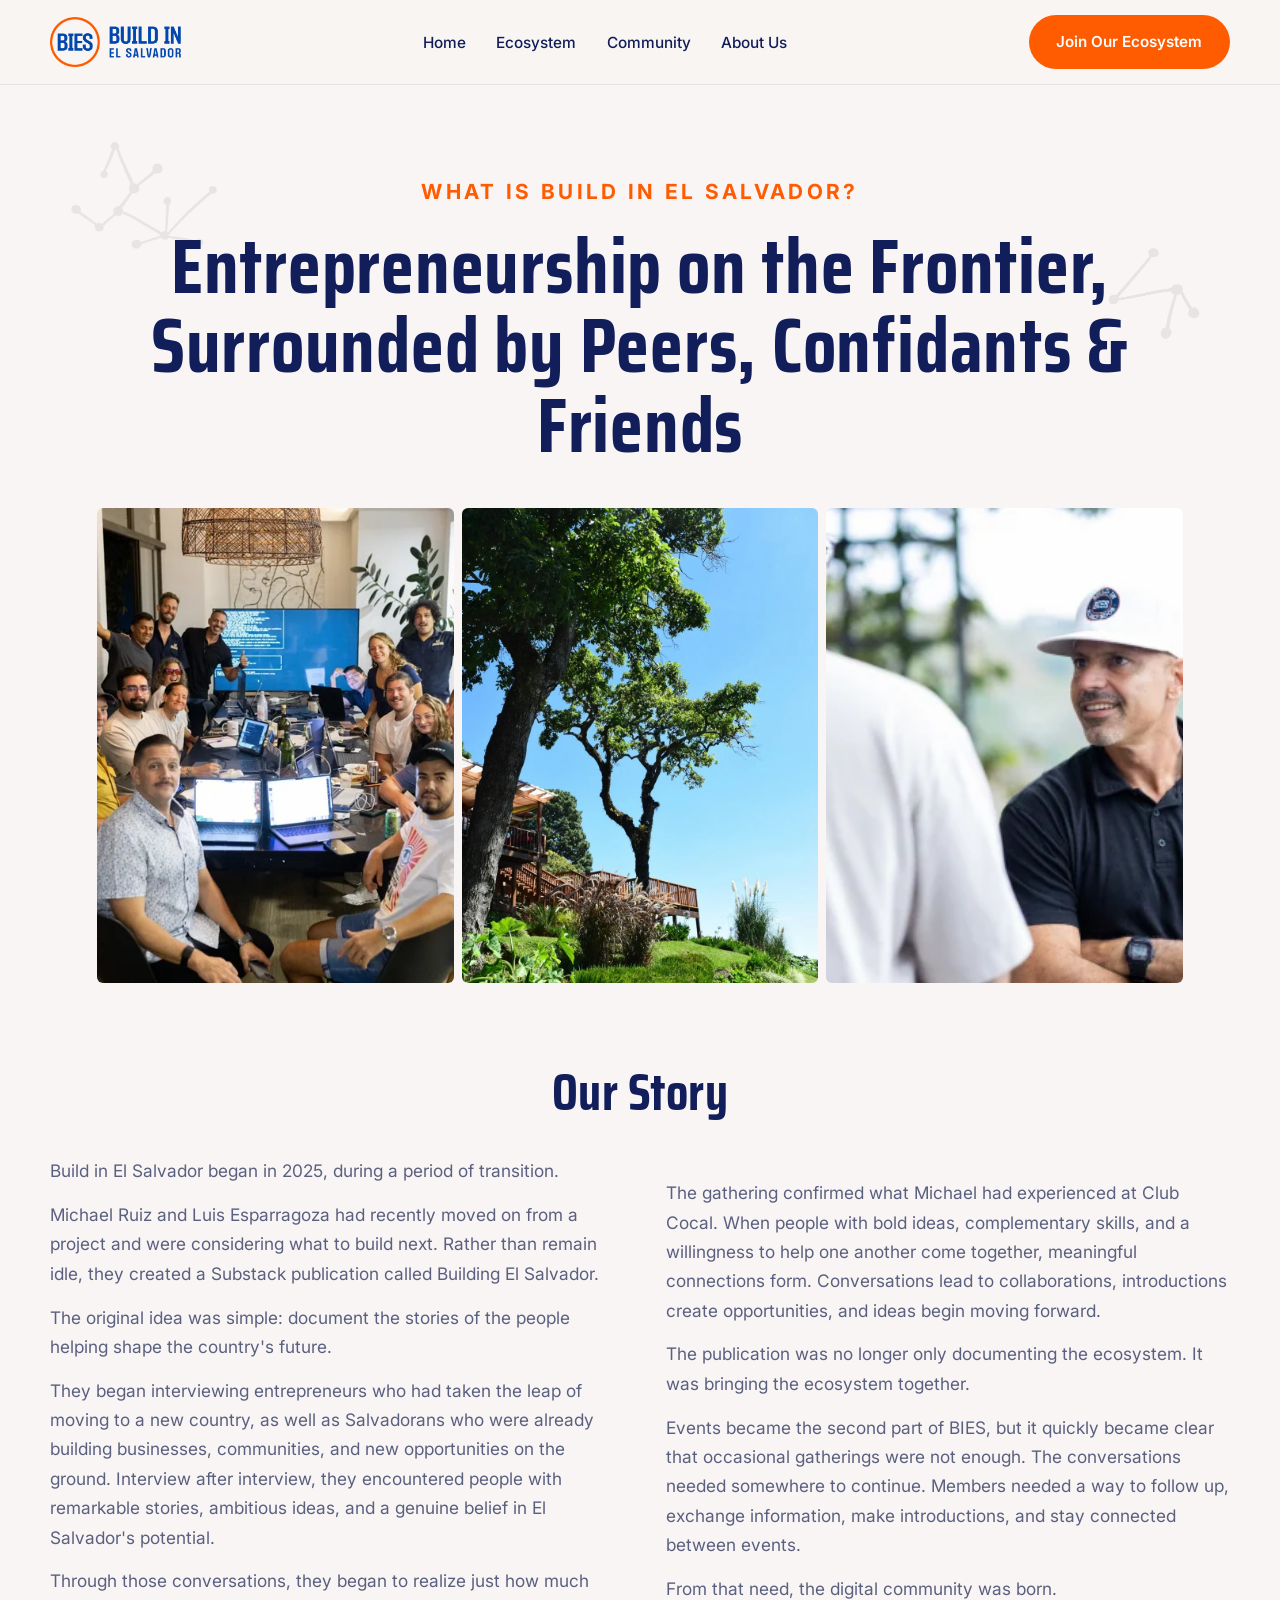
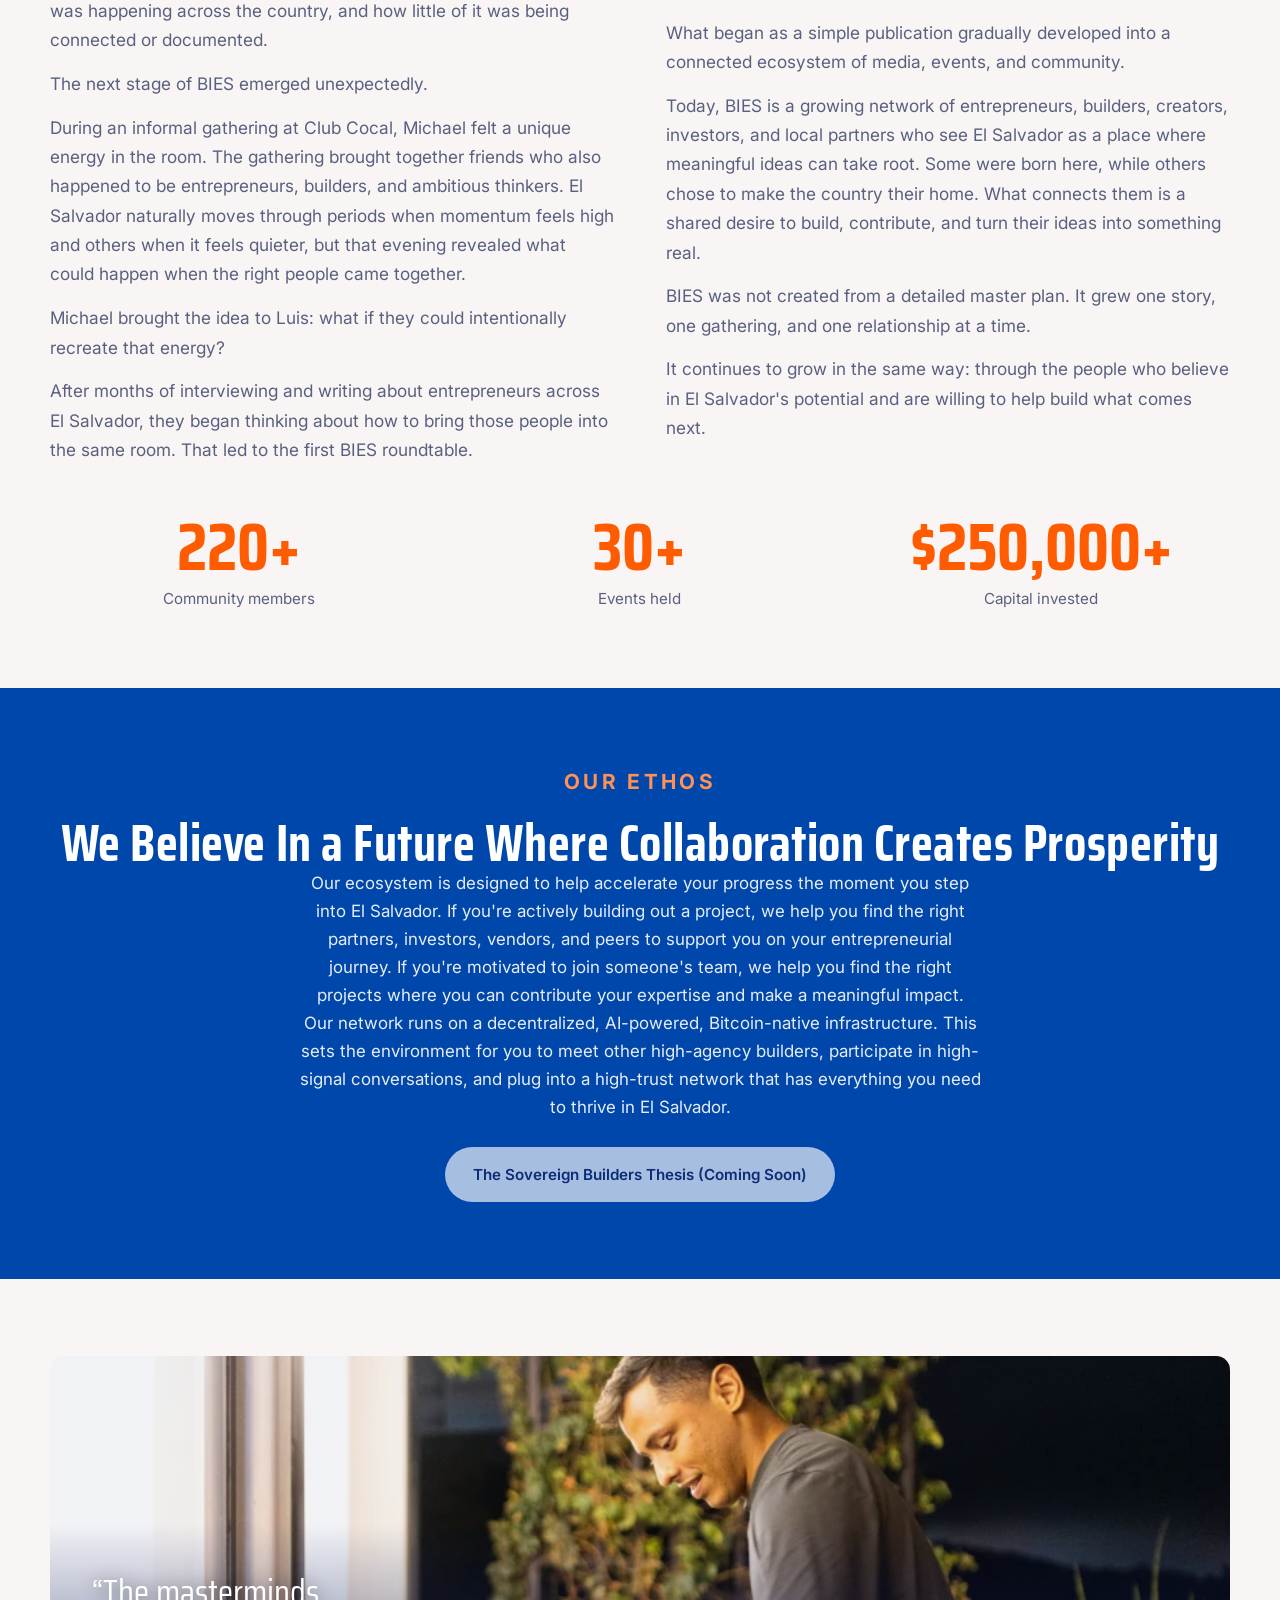
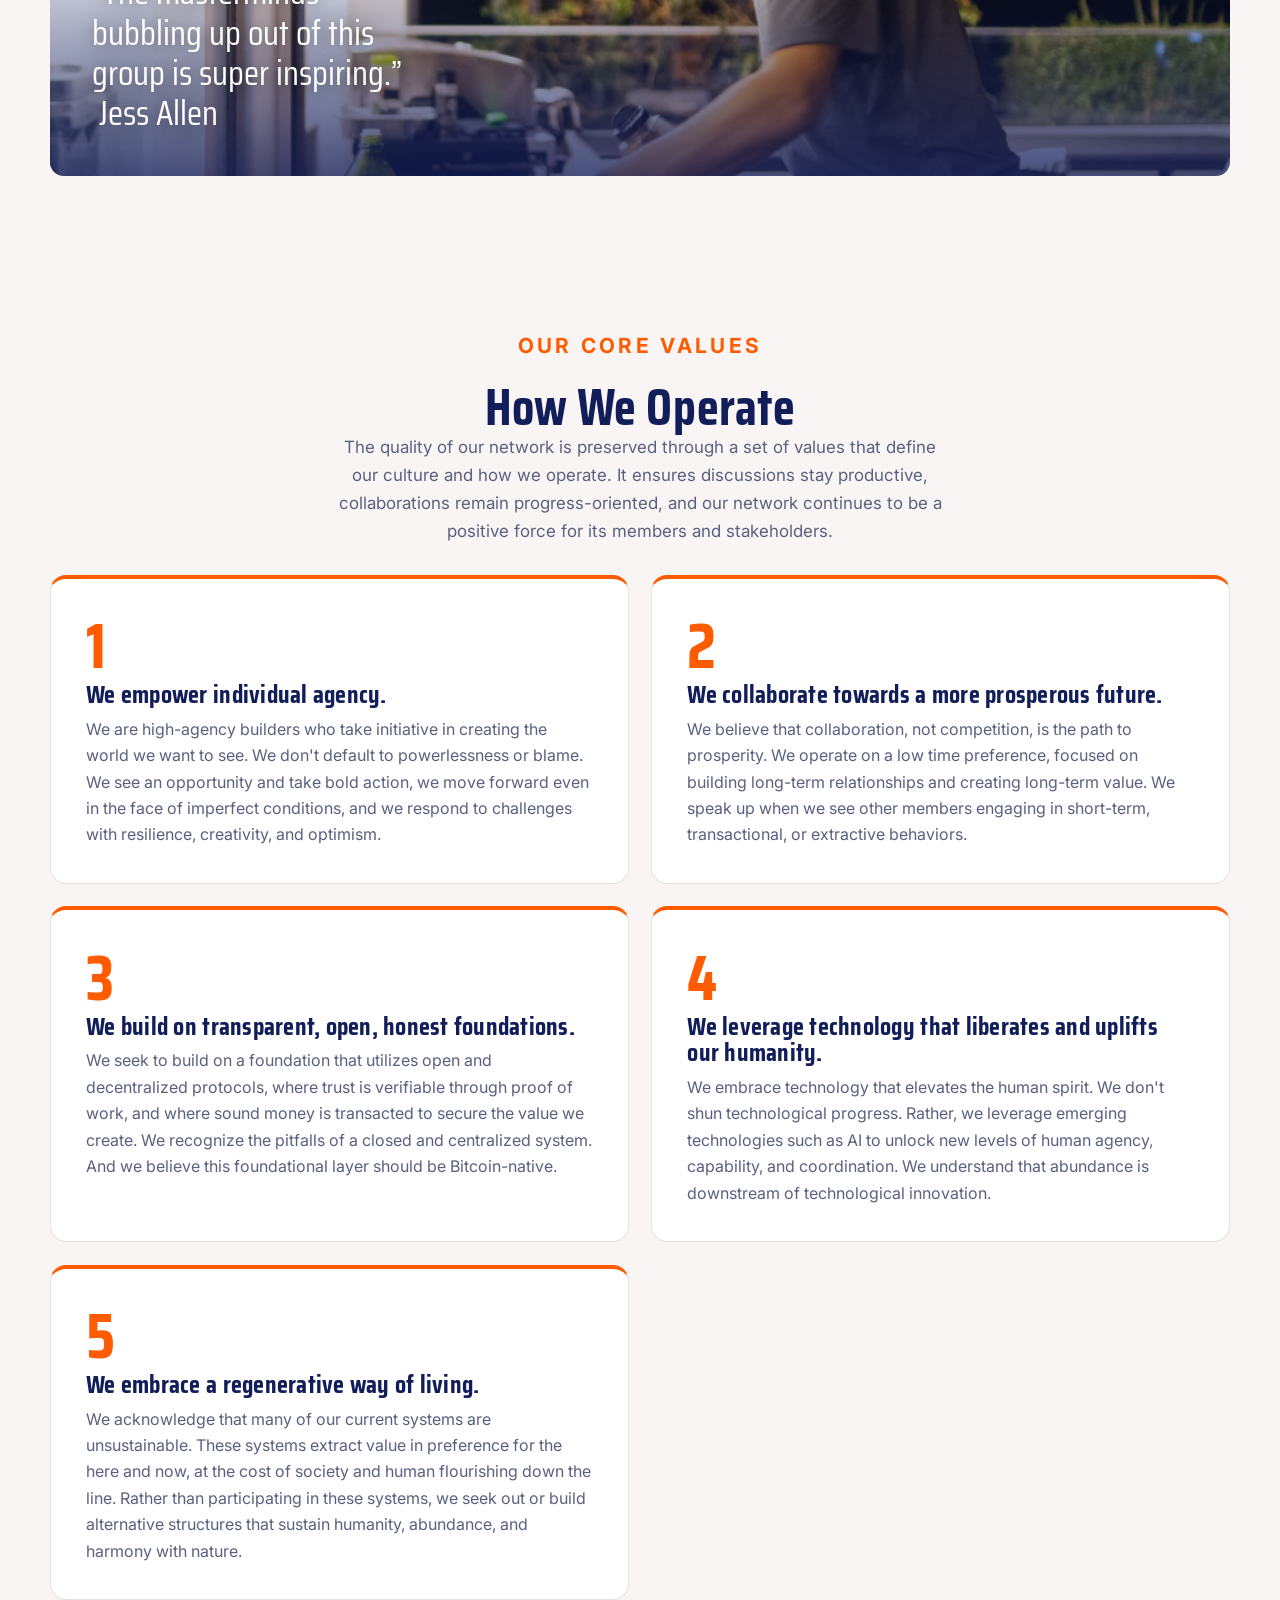
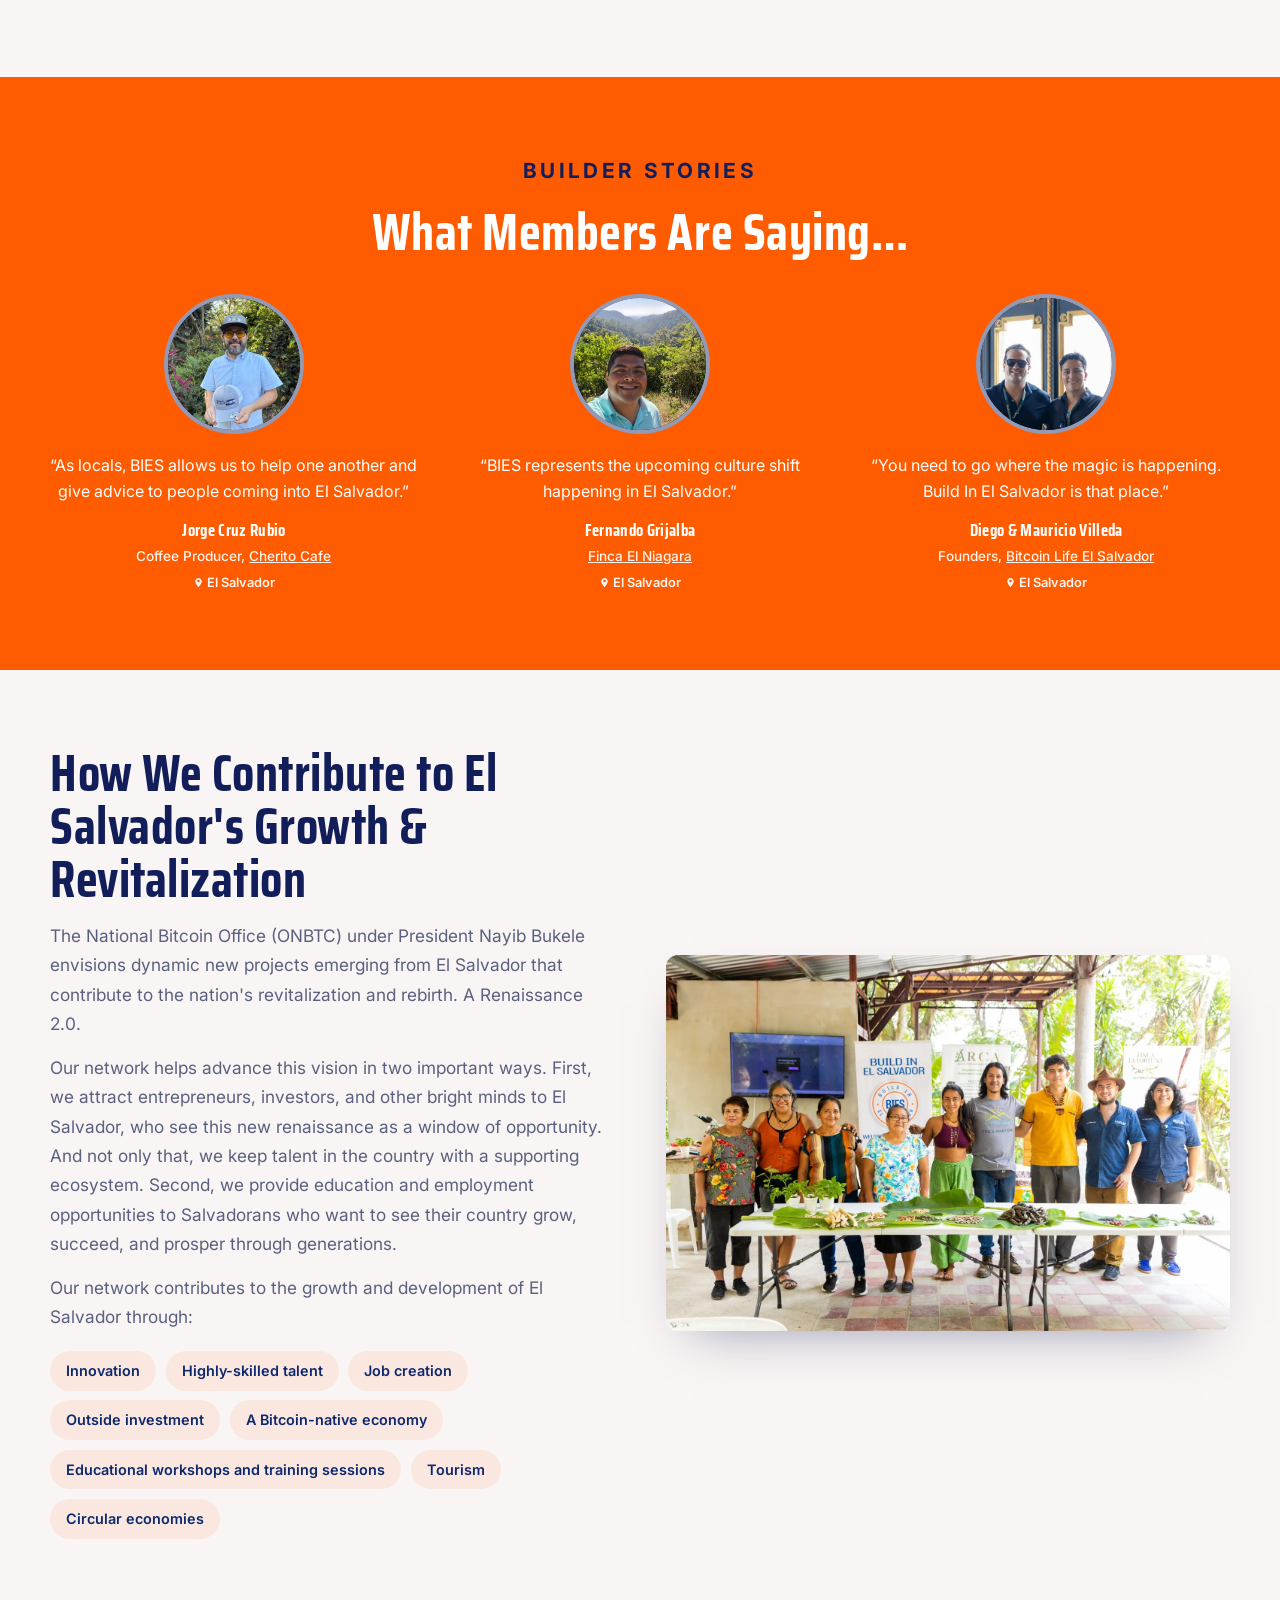
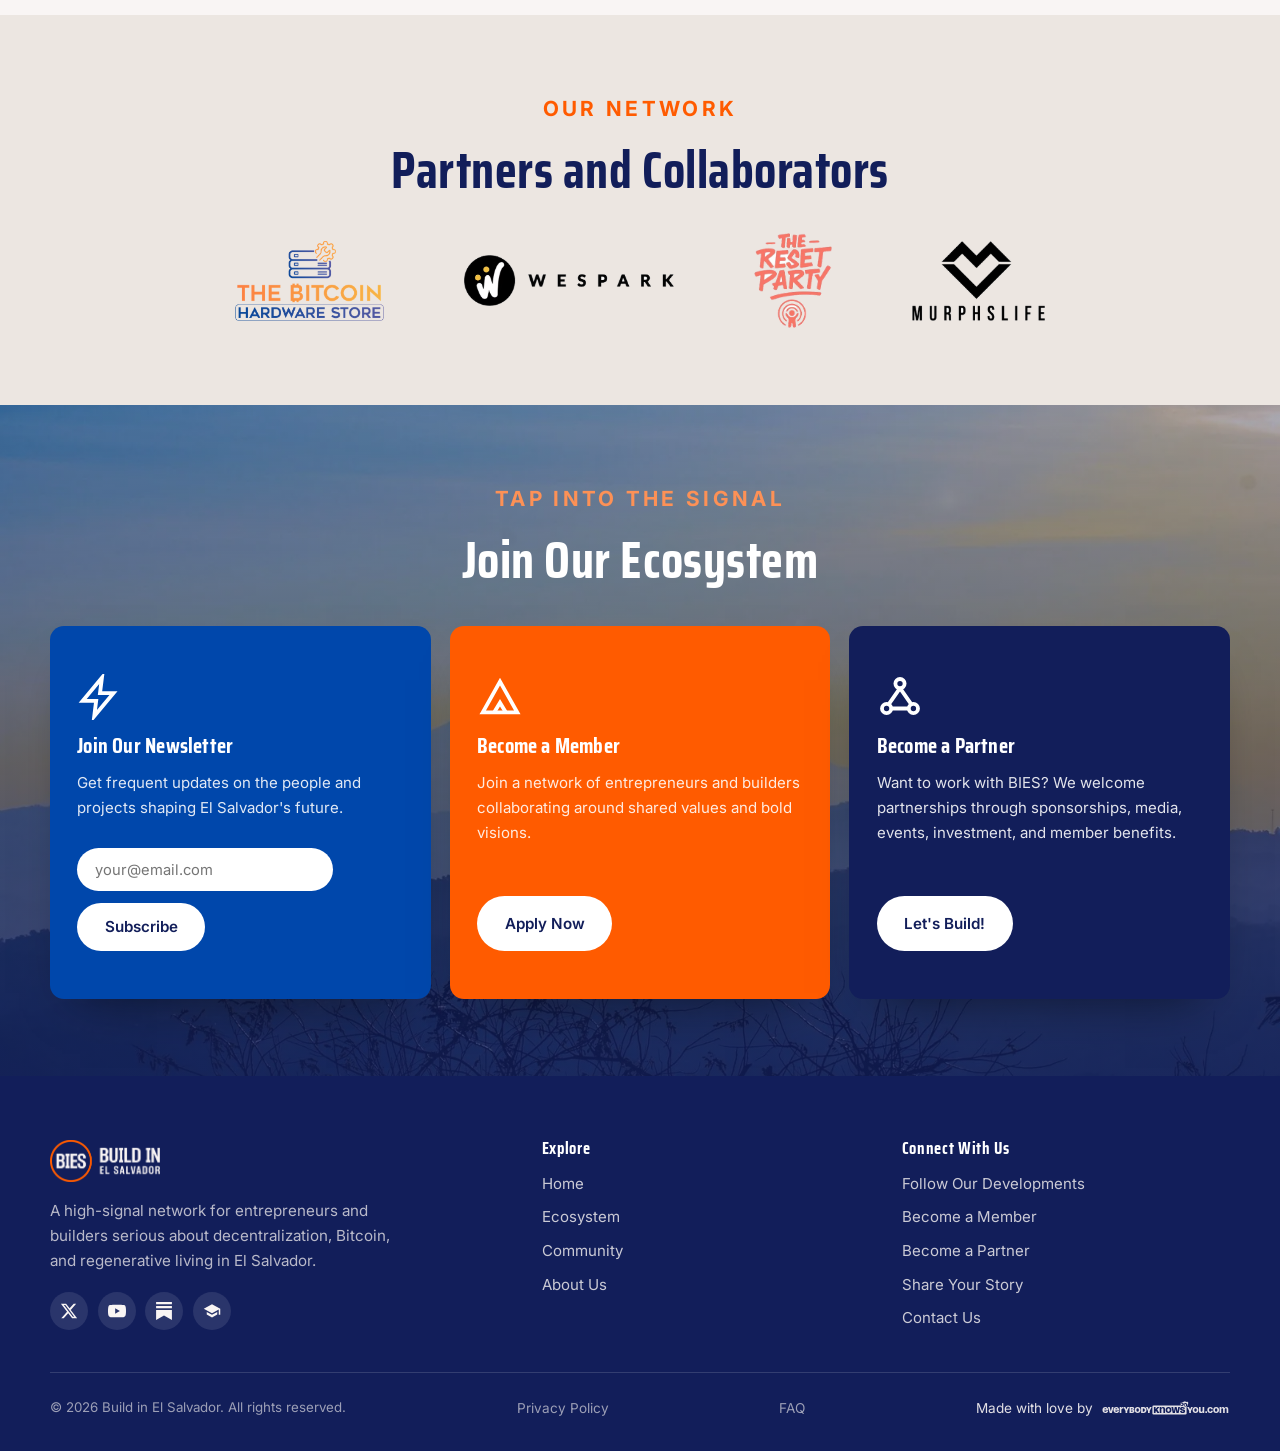
==== commit 720f00b7: "Set partner strip on a gray band with an eyebrow kicker" ====
--- a/about.html
+++ b/about.html
@@ -358,8 +358,10 @@
   </div>
 </section>
 
-<section class="section-tight wrap">
+<section class="band band-gray">
+  <div class="wrap">
   <div class="center" style="max-width:62ch;margin:0 auto 1.4rem">
+    <span class="eyebrow">Our Network</span>
     <h2>Partners and Collaborators</h2>
   </div>
   <div class="logo-strip reveal">
@@ -367,6 +369,7 @@
     <img src="assets/images/partners/wespark.webp" alt="WeSpark" loading="lazy">
     <img src="assets/images/partners/the-reset-party.webp" alt="The Reset Party" loading="lazy" style="max-height:96px">
     <img src="assets/images/partners/murphslife.webp" alt="MurphsLife" loading="lazy">
+  </div>
   </div>
 </section>
 
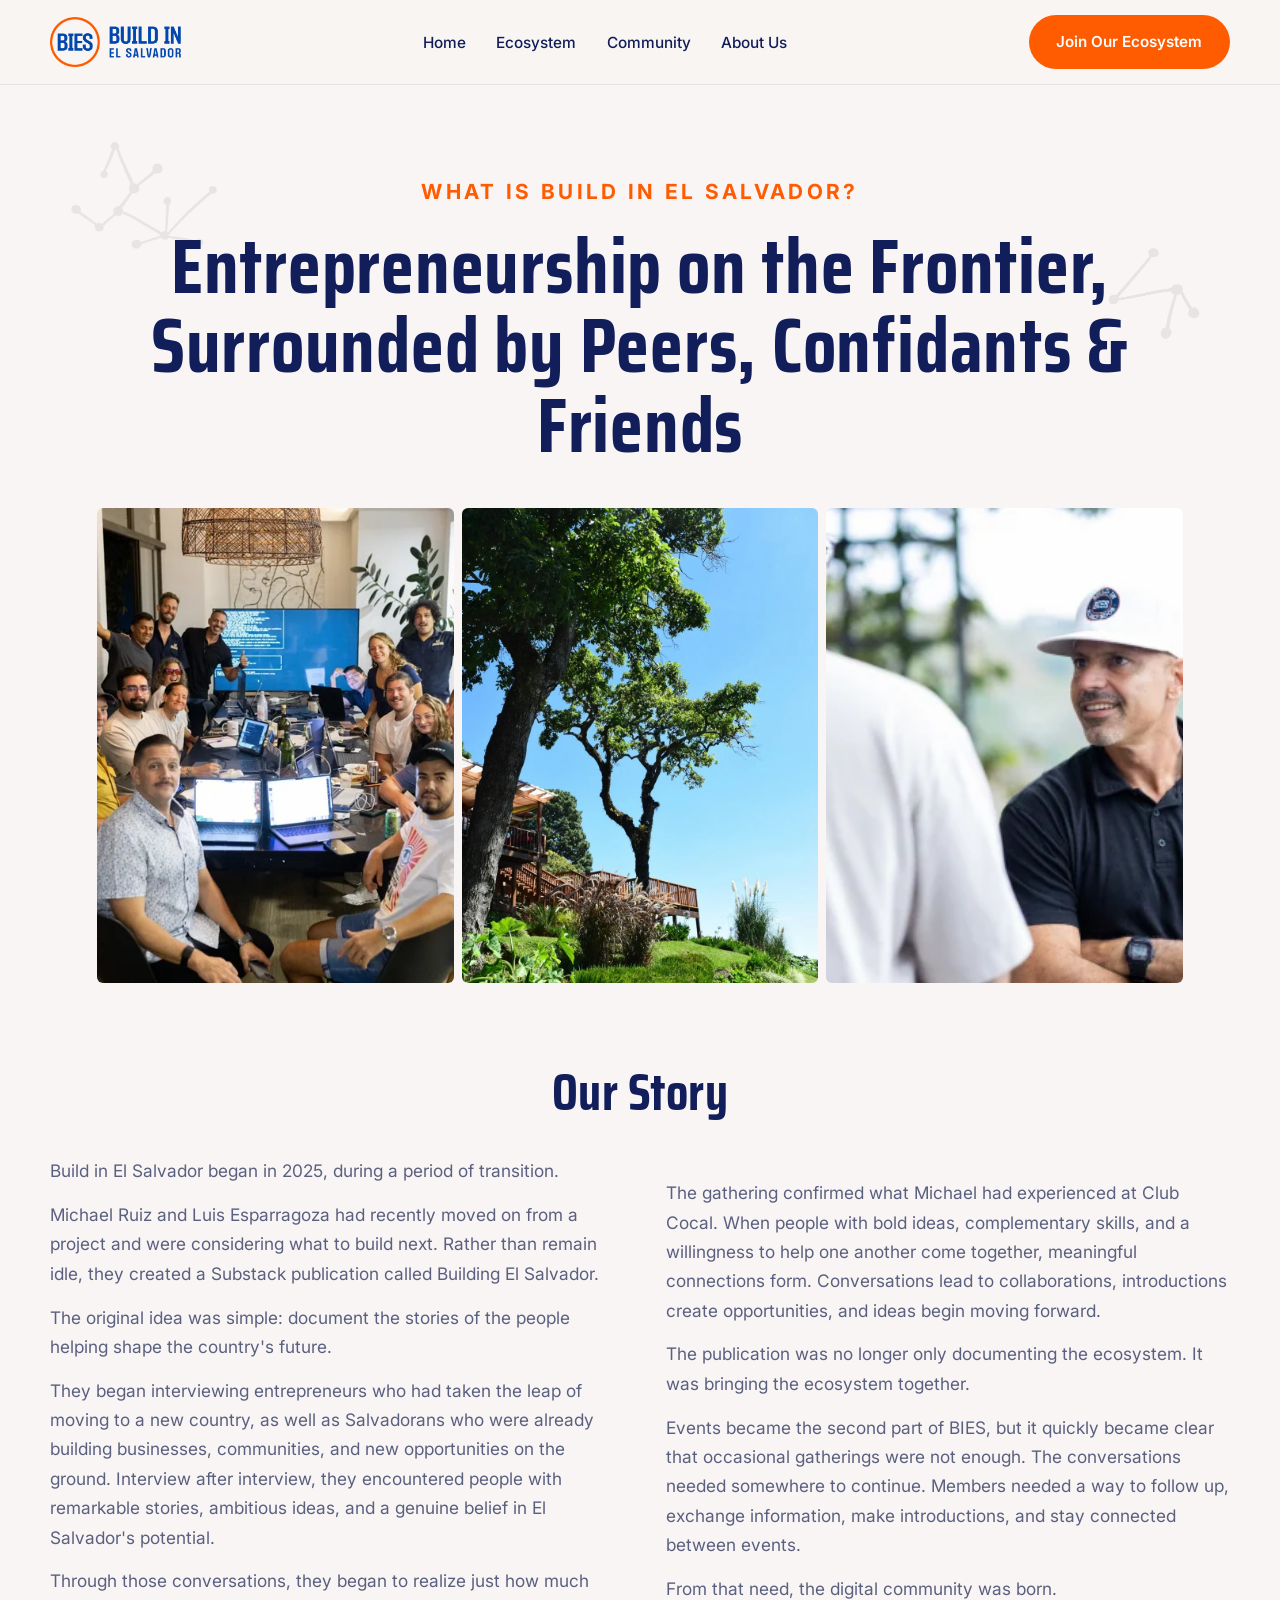
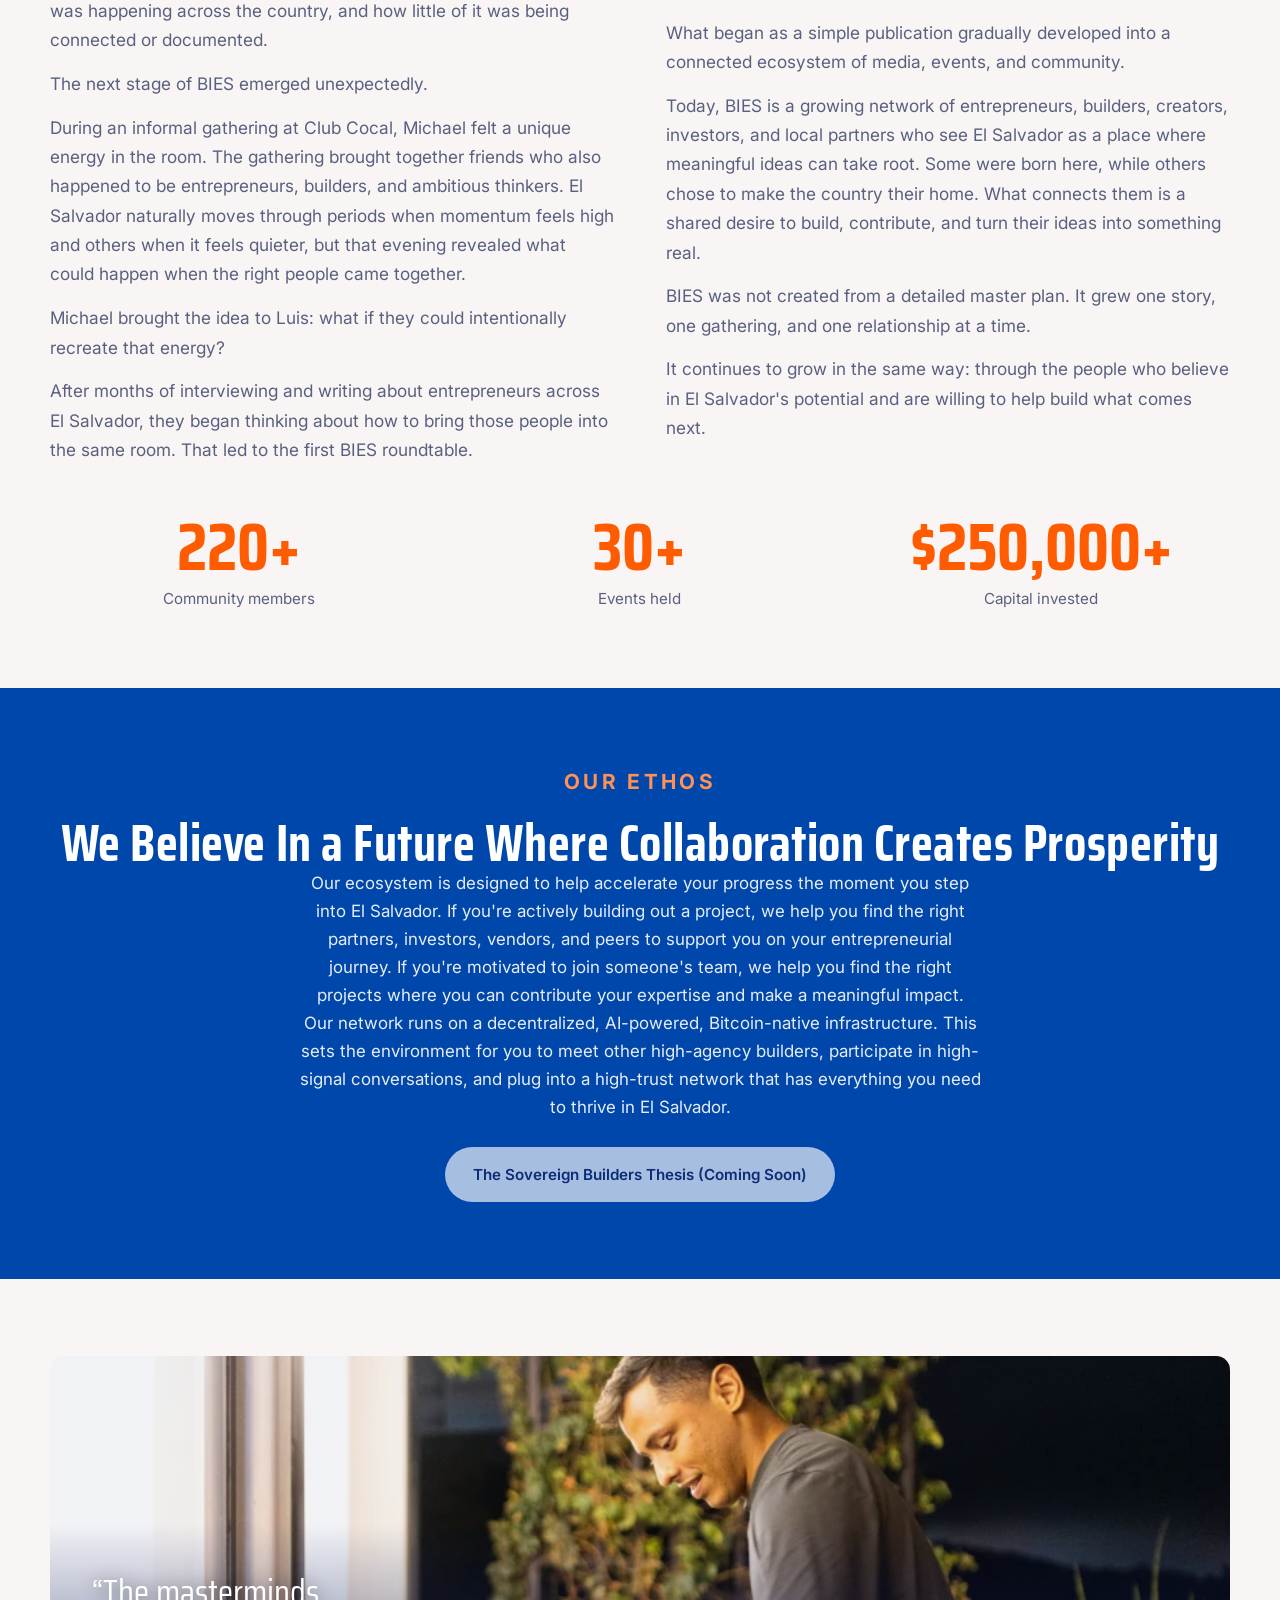
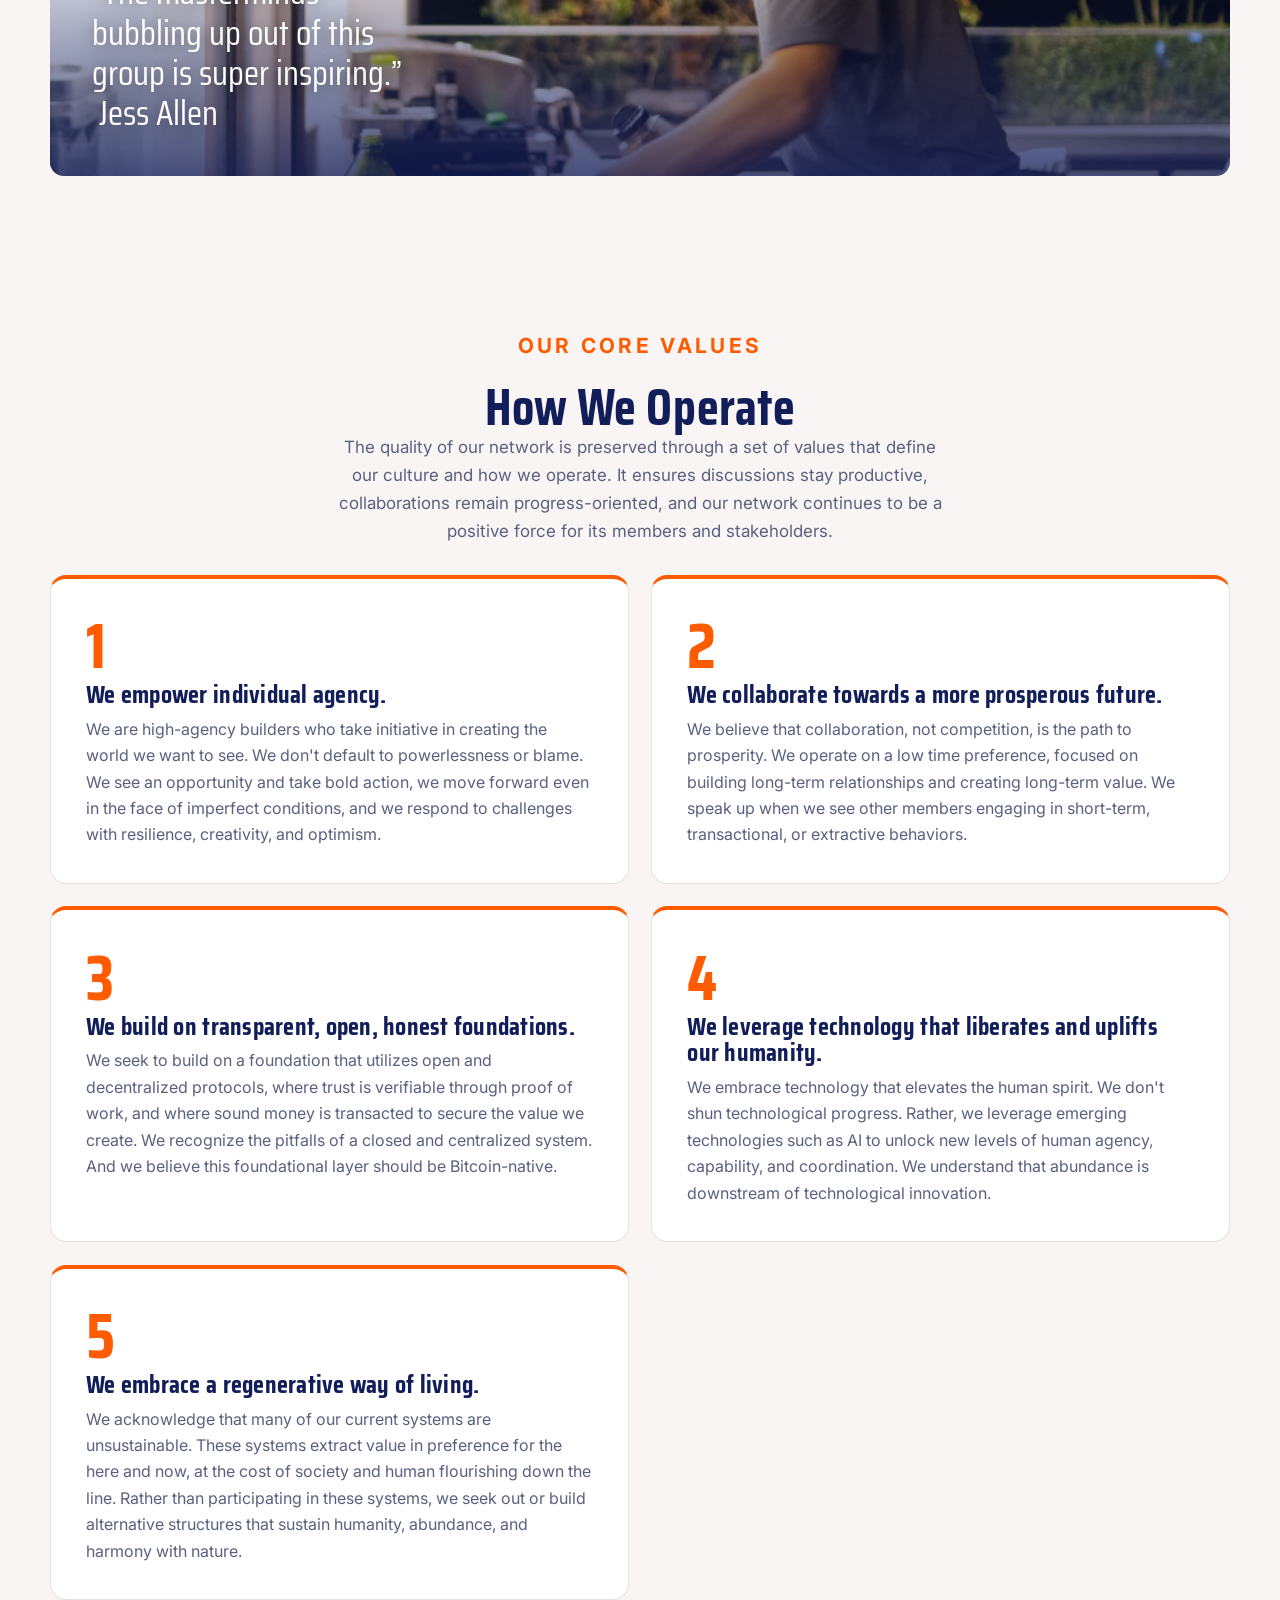
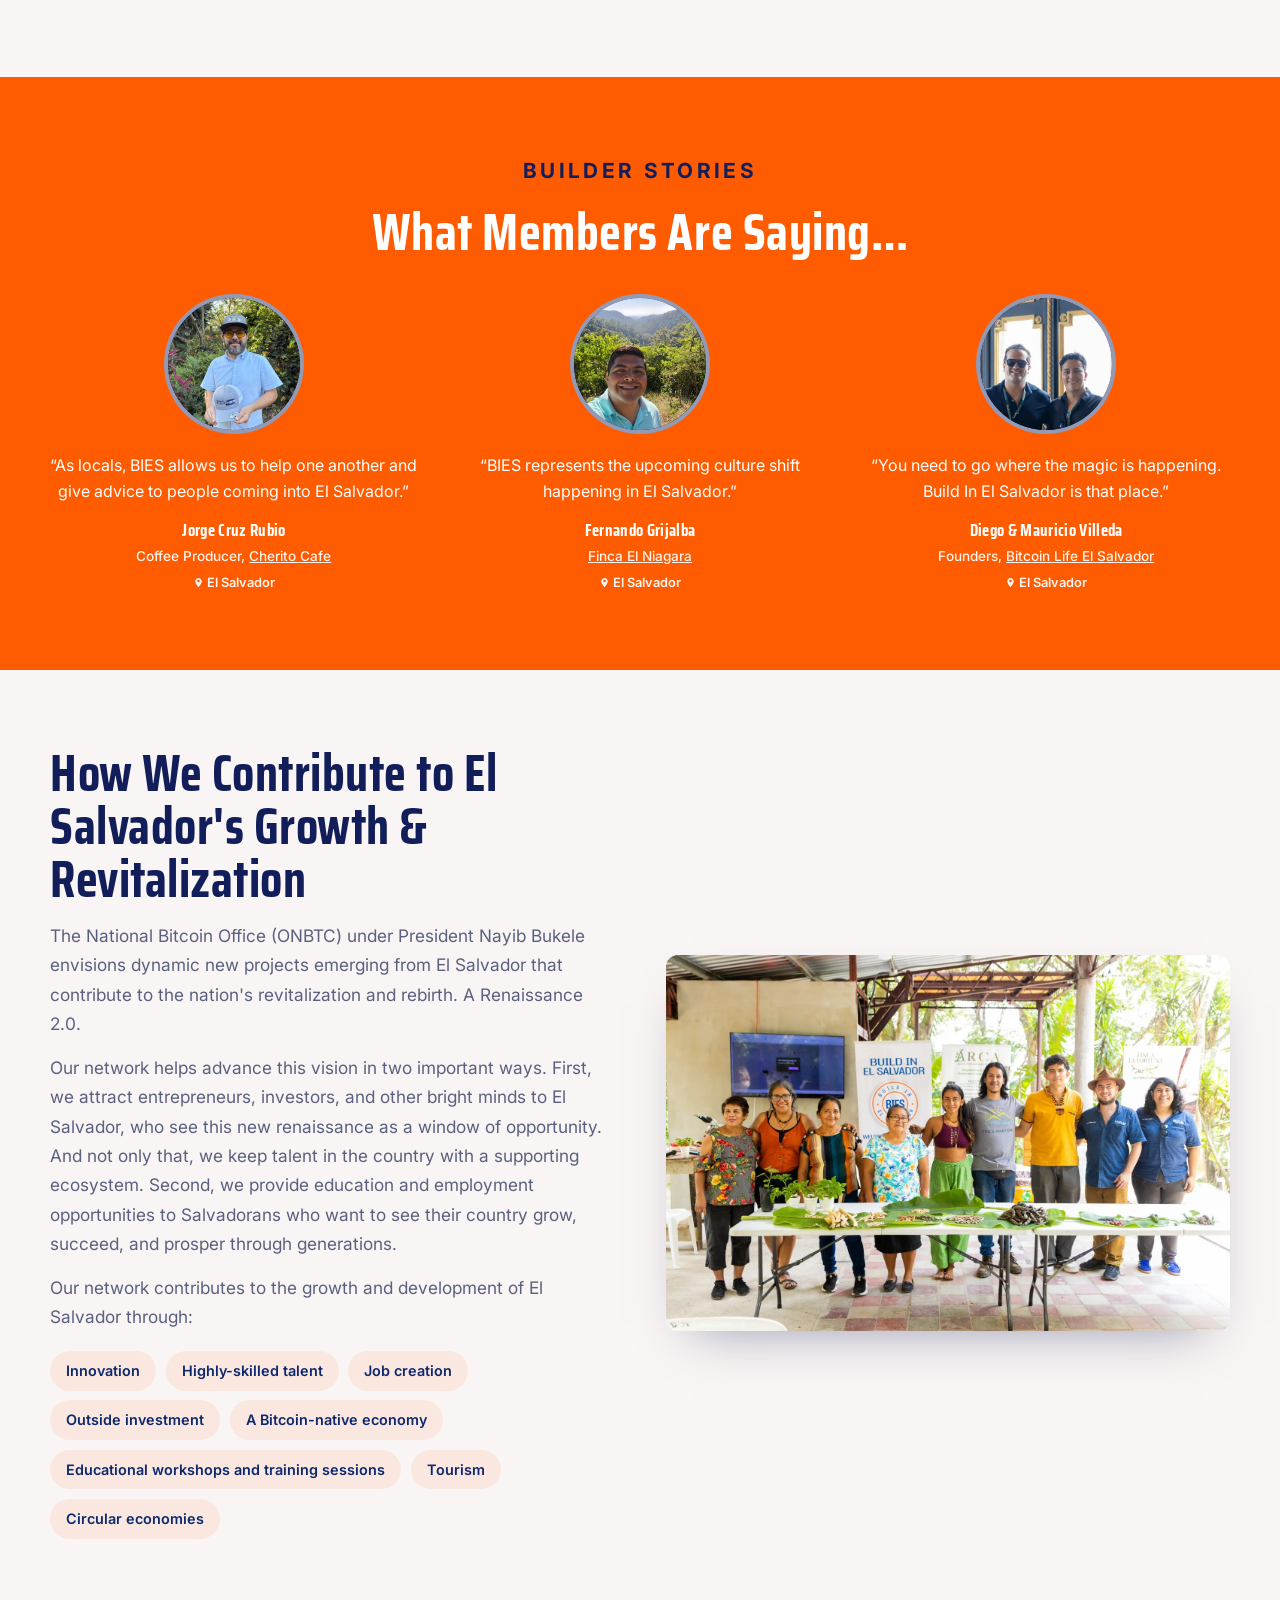
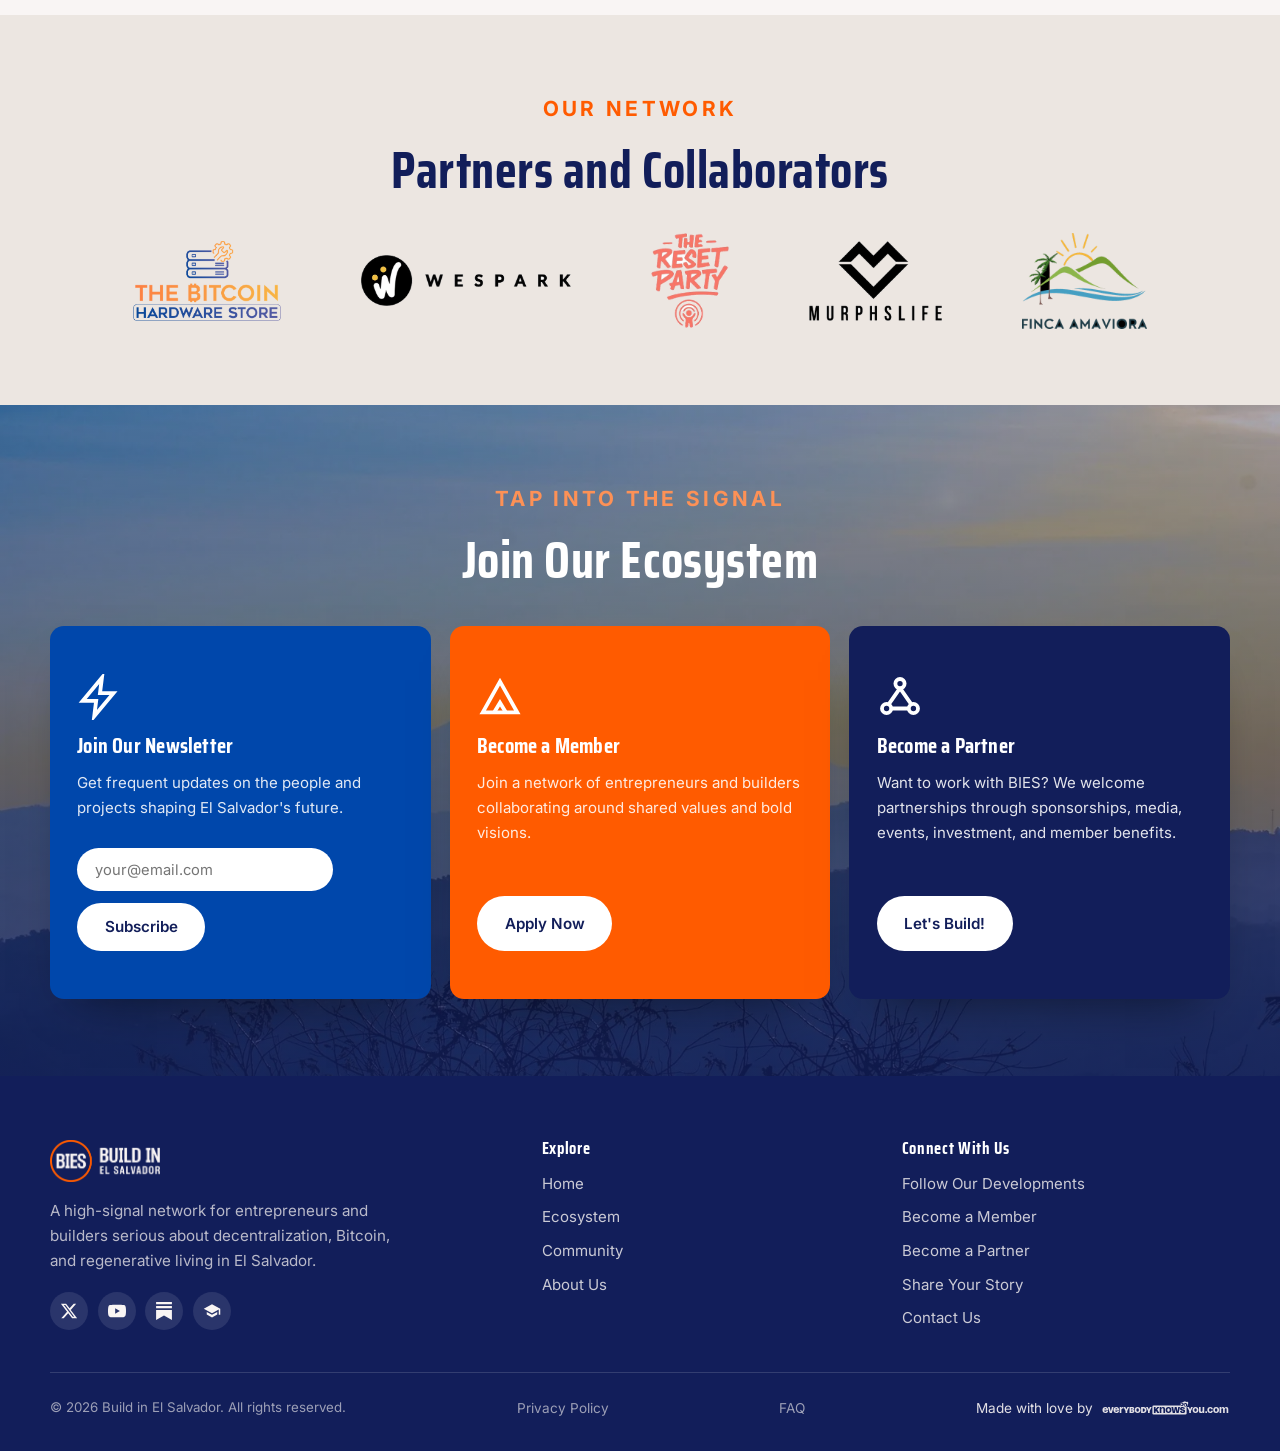
==== commit 1d2ba707: "Add Finca Amaviora to the partner logo strip" ====
--- a/about.html
+++ b/about.html
@@ -369,6 +369,7 @@
     <img src="assets/images/partners/wespark.webp" alt="WeSpark" loading="lazy">
     <img src="assets/images/partners/the-reset-party.webp" alt="The Reset Party" loading="lazy" style="max-height:96px">
     <img src="assets/images/partners/murphslife.webp" alt="MurphsLife" loading="lazy">
+    <img src="assets/images/partners/finca-amaviora.webp" alt="Finca Amaviora" loading="lazy" style="max-height:96px">
   </div>
   </div>
 </section>
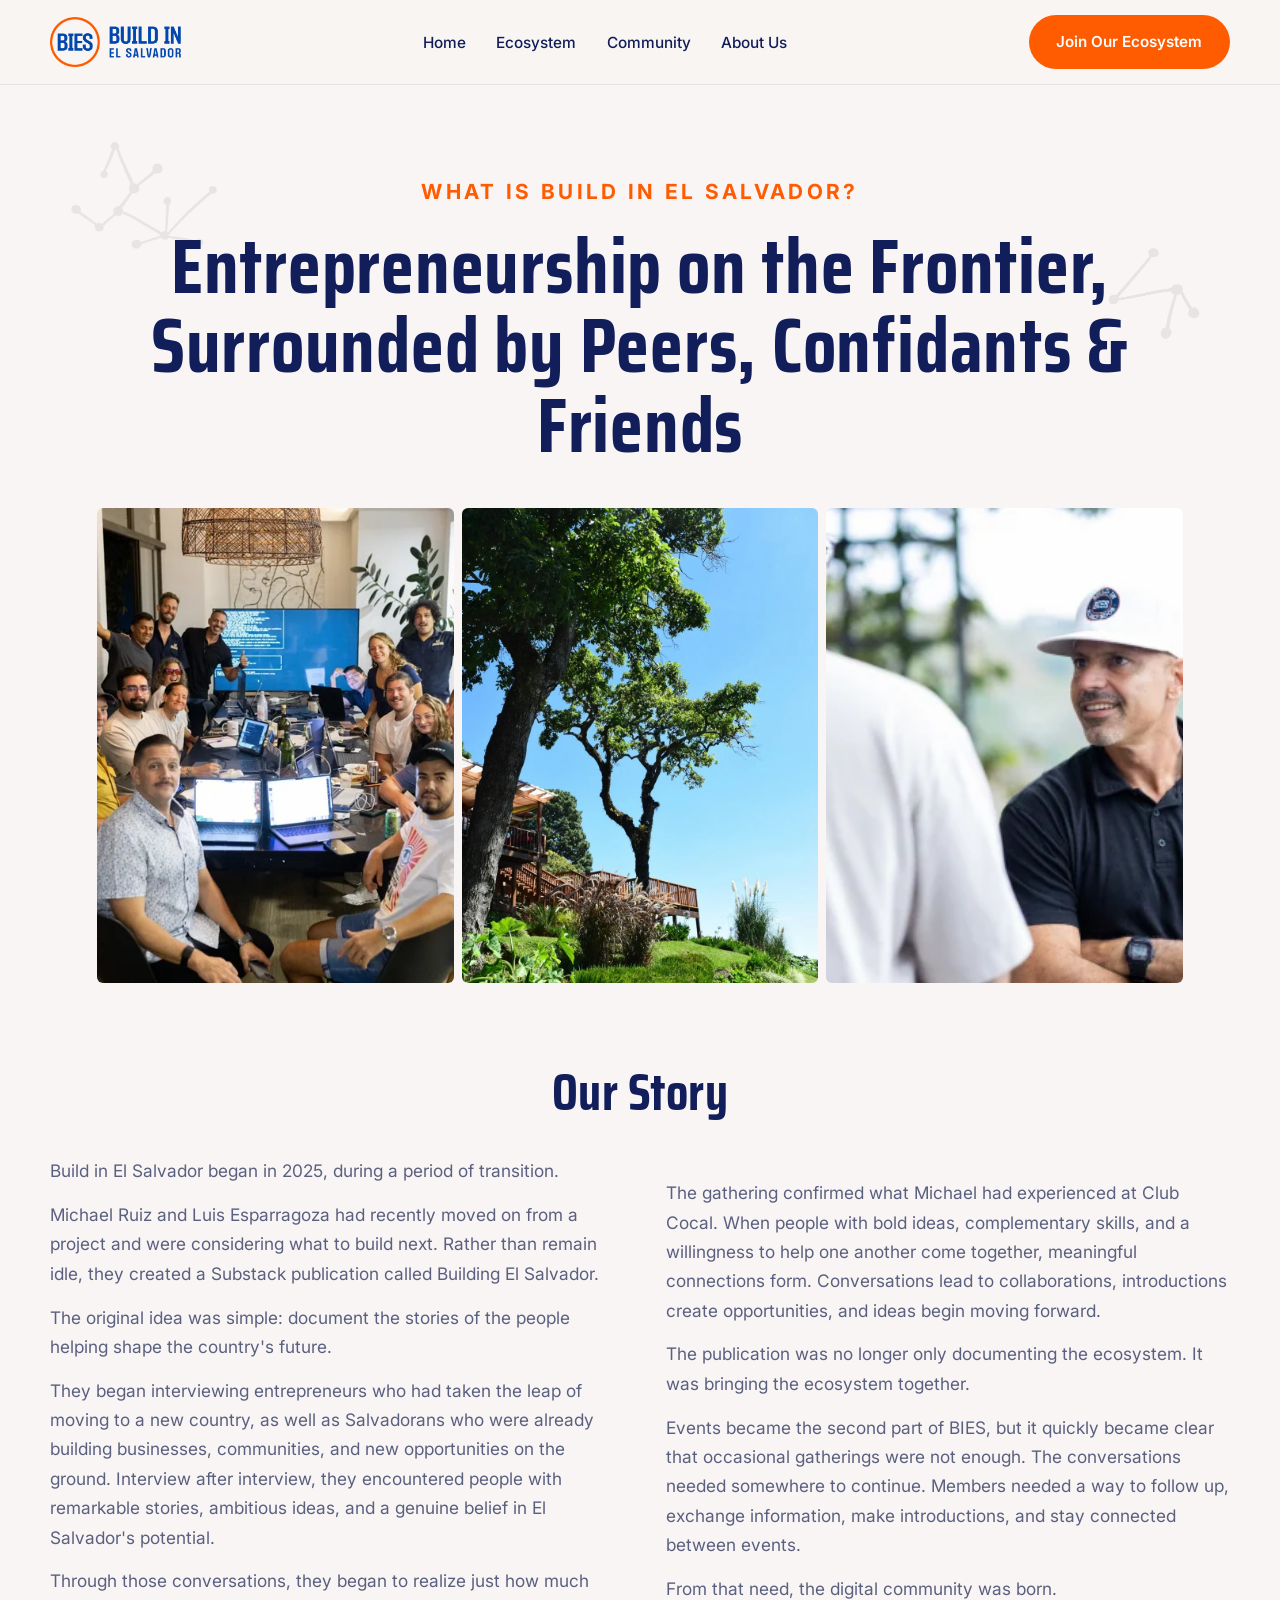
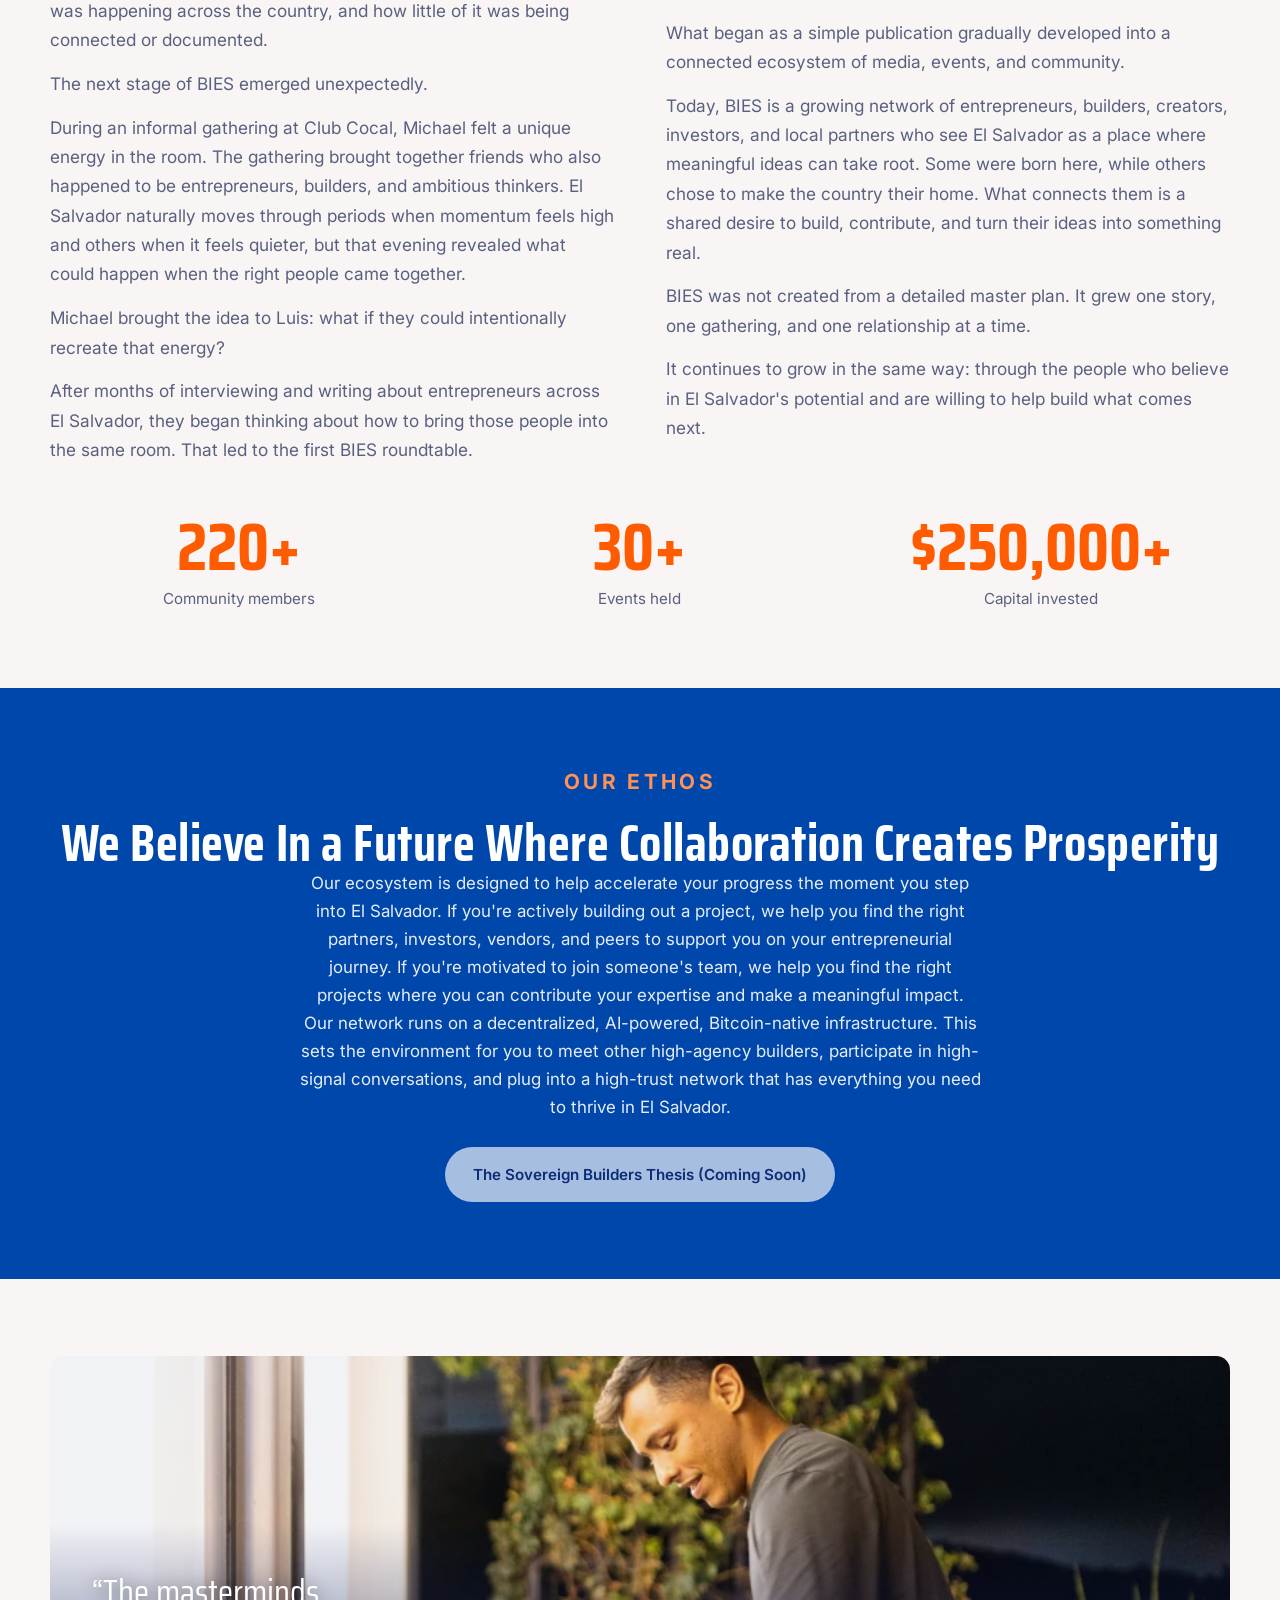
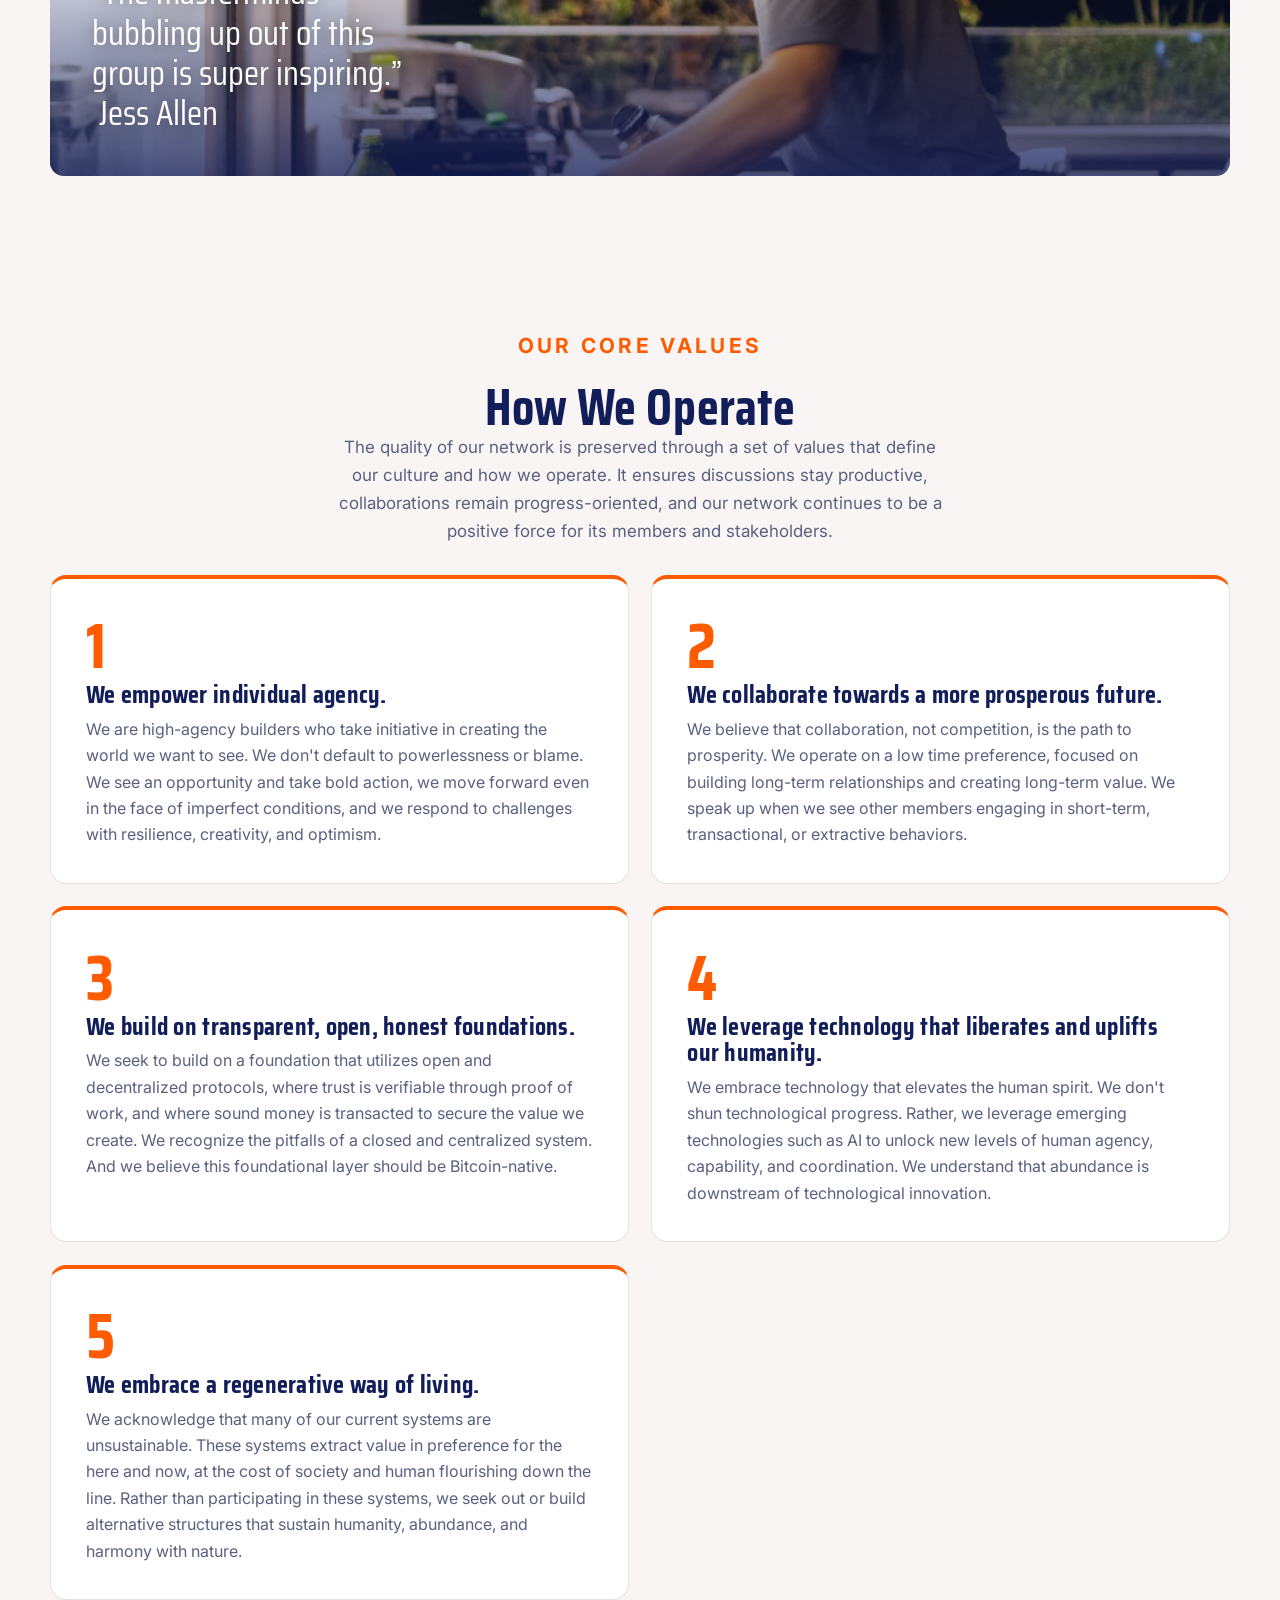
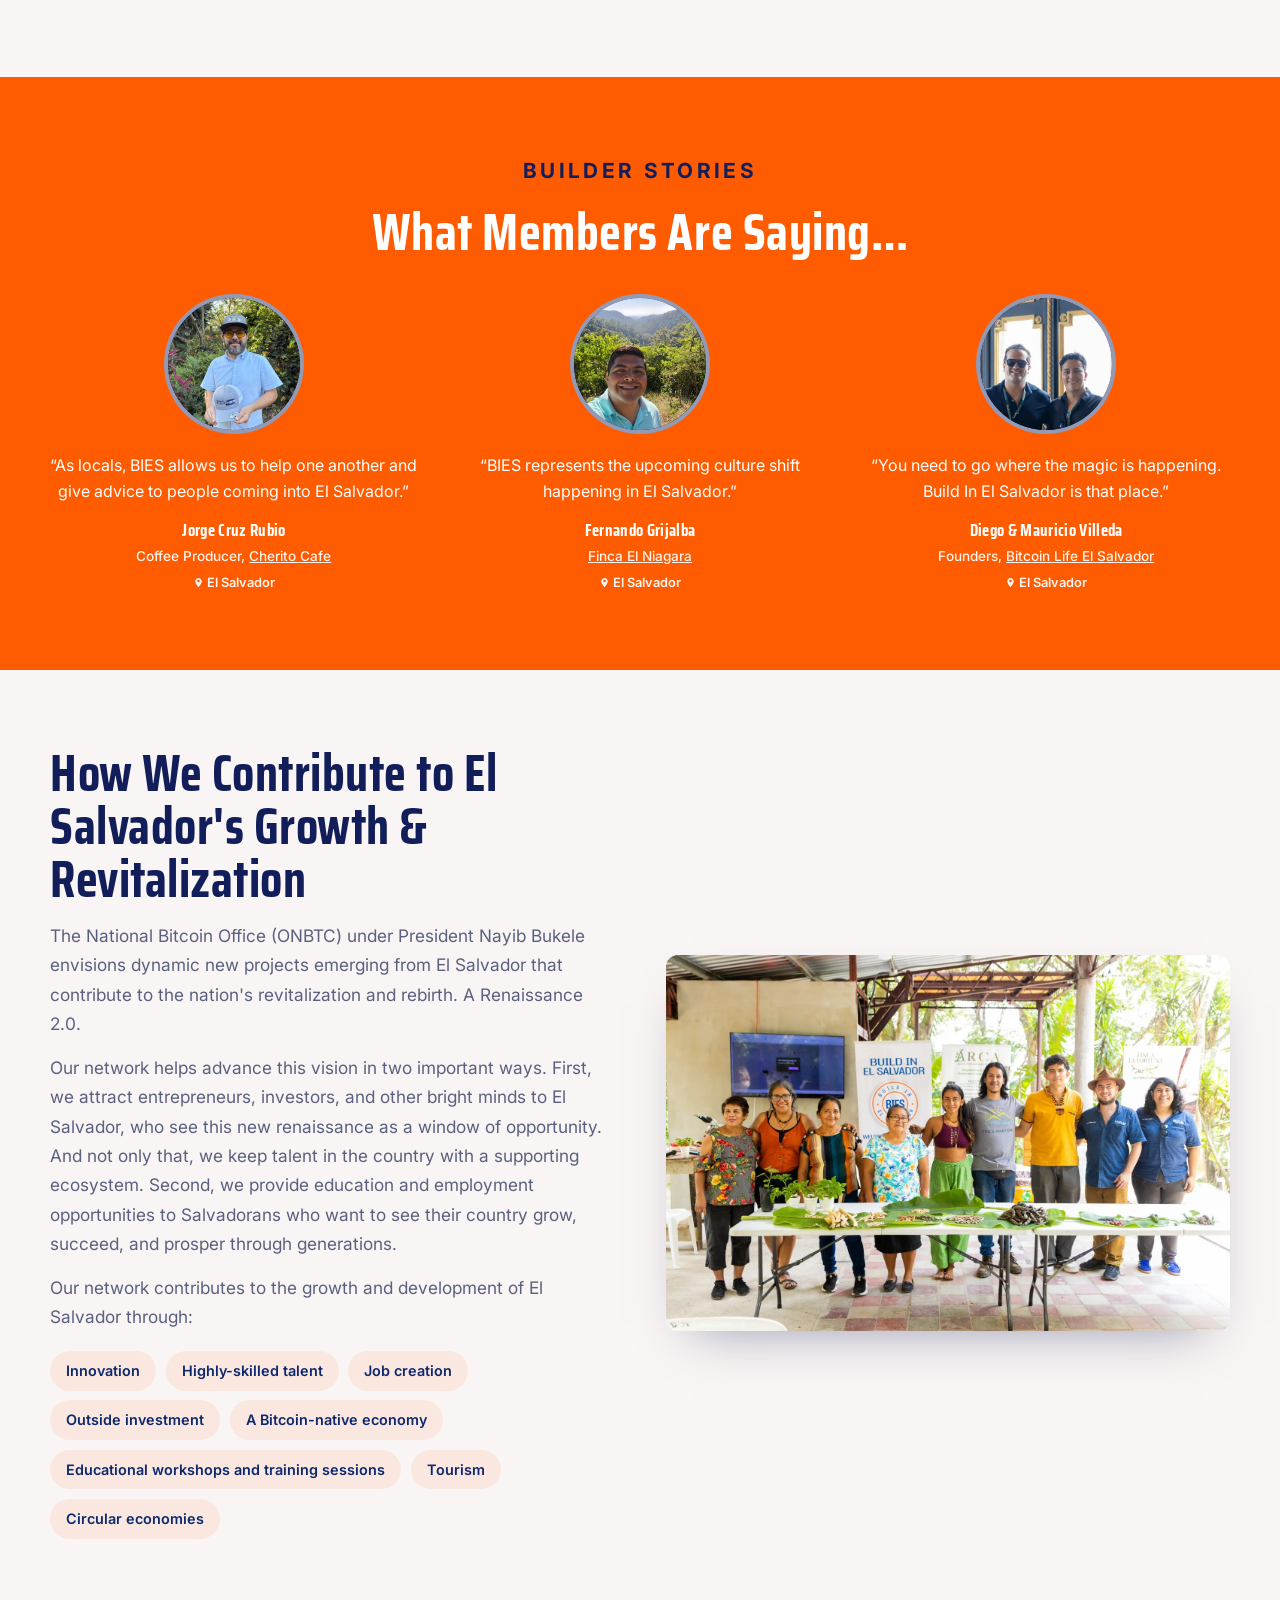
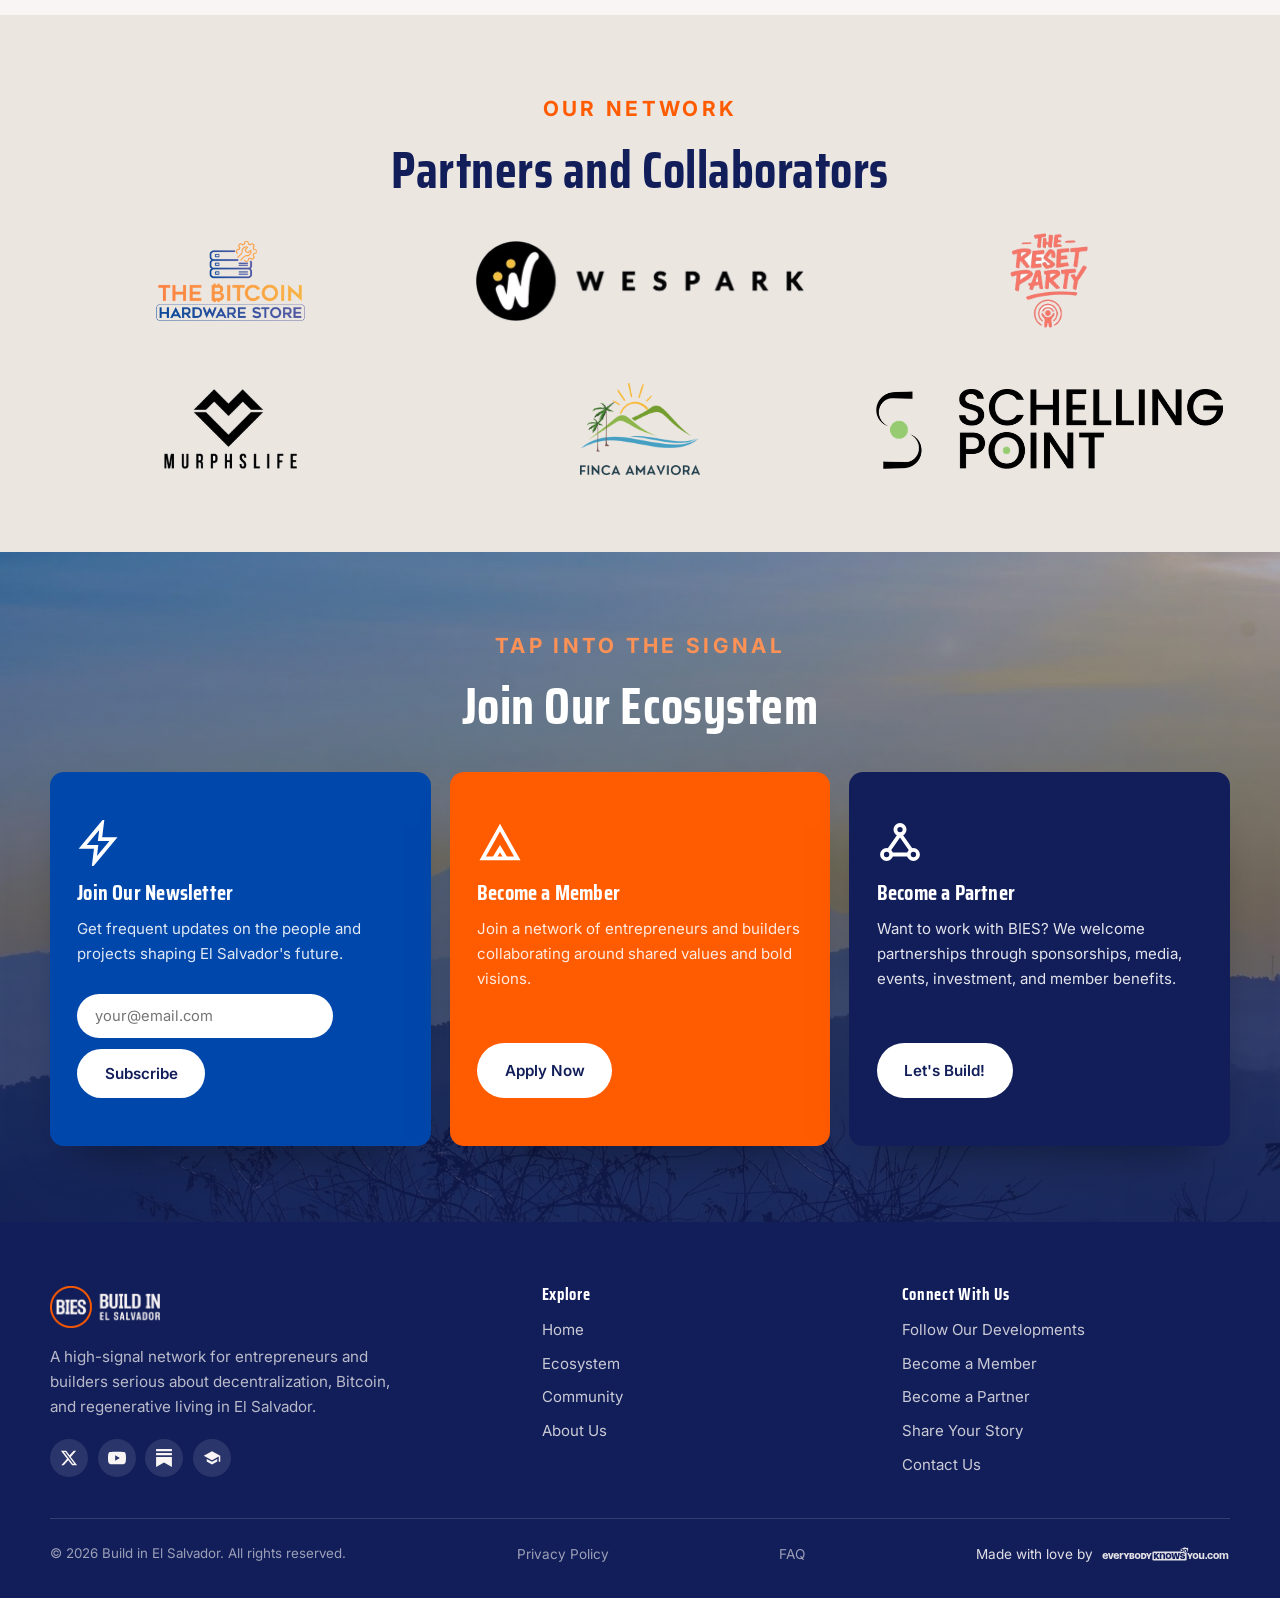
==== commit 24841430: "Add Schelling Point, swap Finca Amaviora to the PNG source, lay strip out three across" ====
--- a/about.html
+++ b/about.html
@@ -46,8 +46,8 @@
 <link rel="stylesheet" href="https://fonts.googleapis.com/css2?family=Saira+Condensed:wght@500;600;700&family=Inter:wght@400;500;600;700&display=swap" media="print" onload="this.media='all'">
 <noscript><link rel="stylesheet" href="https://fonts.googleapis.com/css2?family=Saira+Condensed:wght@500;600;700&family=Inter:wght@400;500;600;700&display=swap"></noscript>
 
-<link rel="stylesheet" href="assets/css/tokens.css?v=0e206f8e">
-<link rel="stylesheet" href="assets/css/styles.css?v=0e206f8e">
+<link rel="stylesheet" href="assets/css/tokens.css?v=46a800b0">
+<link rel="stylesheet" href="assets/css/styles.css?v=46a800b0">
 <script type="application/ld+json">{
   "@context": "https://schema.org",
   "@graph": [
@@ -369,7 +369,8 @@
     <img src="assets/images/partners/wespark.webp" alt="WeSpark" loading="lazy">
     <img src="assets/images/partners/the-reset-party.webp" alt="The Reset Party" loading="lazy" style="max-height:96px">
     <img src="assets/images/partners/murphslife.webp" alt="MurphsLife" loading="lazy">
-    <img src="assets/images/partners/finca-amaviora.webp" alt="Finca Amaviora" loading="lazy" style="max-height:96px">
+    <img src="assets/images/partners/finca-amaviora.webp" alt="Finca Amaviora" loading="lazy" style="max-height:92px">
+    <img src="assets/images/partners/schelling-point.webp" alt="Schelling Point" loading="lazy">
   </div>
   </div>
 </section>
@@ -507,6 +508,6 @@
       </a>
     </div>
   </div>
-  <script src="assets/js/main.js?v=0e206f8e" defer></script>
+  <script src="assets/js/main.js?v=46a800b0" defer></script>
 </body>
 </html>
--- a/assets/css/styles.css
+++ b/assets/css/styles.css
@@ -215,9 +215,9 @@
 .partner p{color:var(--muted);font-size:.96rem}
 
 /* ---------- Partner logo strip ---------- */
-.logo-strip{display:flex;flex-wrap:wrap;align-items:center;justify-content:center;gap:clamp(2rem,7vw,5rem);margin-top:2.2rem}
-.logo-strip img{width:auto;height:auto;max-height:80px;max-width:210px;object-fit:contain}
-@media (max-width:680px){.logo-strip{gap:2.4rem}.logo-strip img{max-height:64px;max-width:165px}}
+.logo-strip{display:grid;grid-template-columns:repeat(3,1fr);align-items:center;justify-items:center;gap:clamp(2rem,5vw,3.4rem) clamp(1.5rem,4vw,3rem);margin-top:2.2rem}
+.logo-strip img{width:auto;height:auto;max-height:80px;max-width:100%;object-fit:contain}
+@media (max-width:680px){.logo-strip{grid-template-columns:repeat(2,1fr);gap:2rem 1.5rem}.logo-strip img{max-height:62px}}
 
 /* ---------- CTA band (Tap Into the Signal) ---------- */
 .signal{position:relative;color:#fff;text-align:center;overflow:hidden}
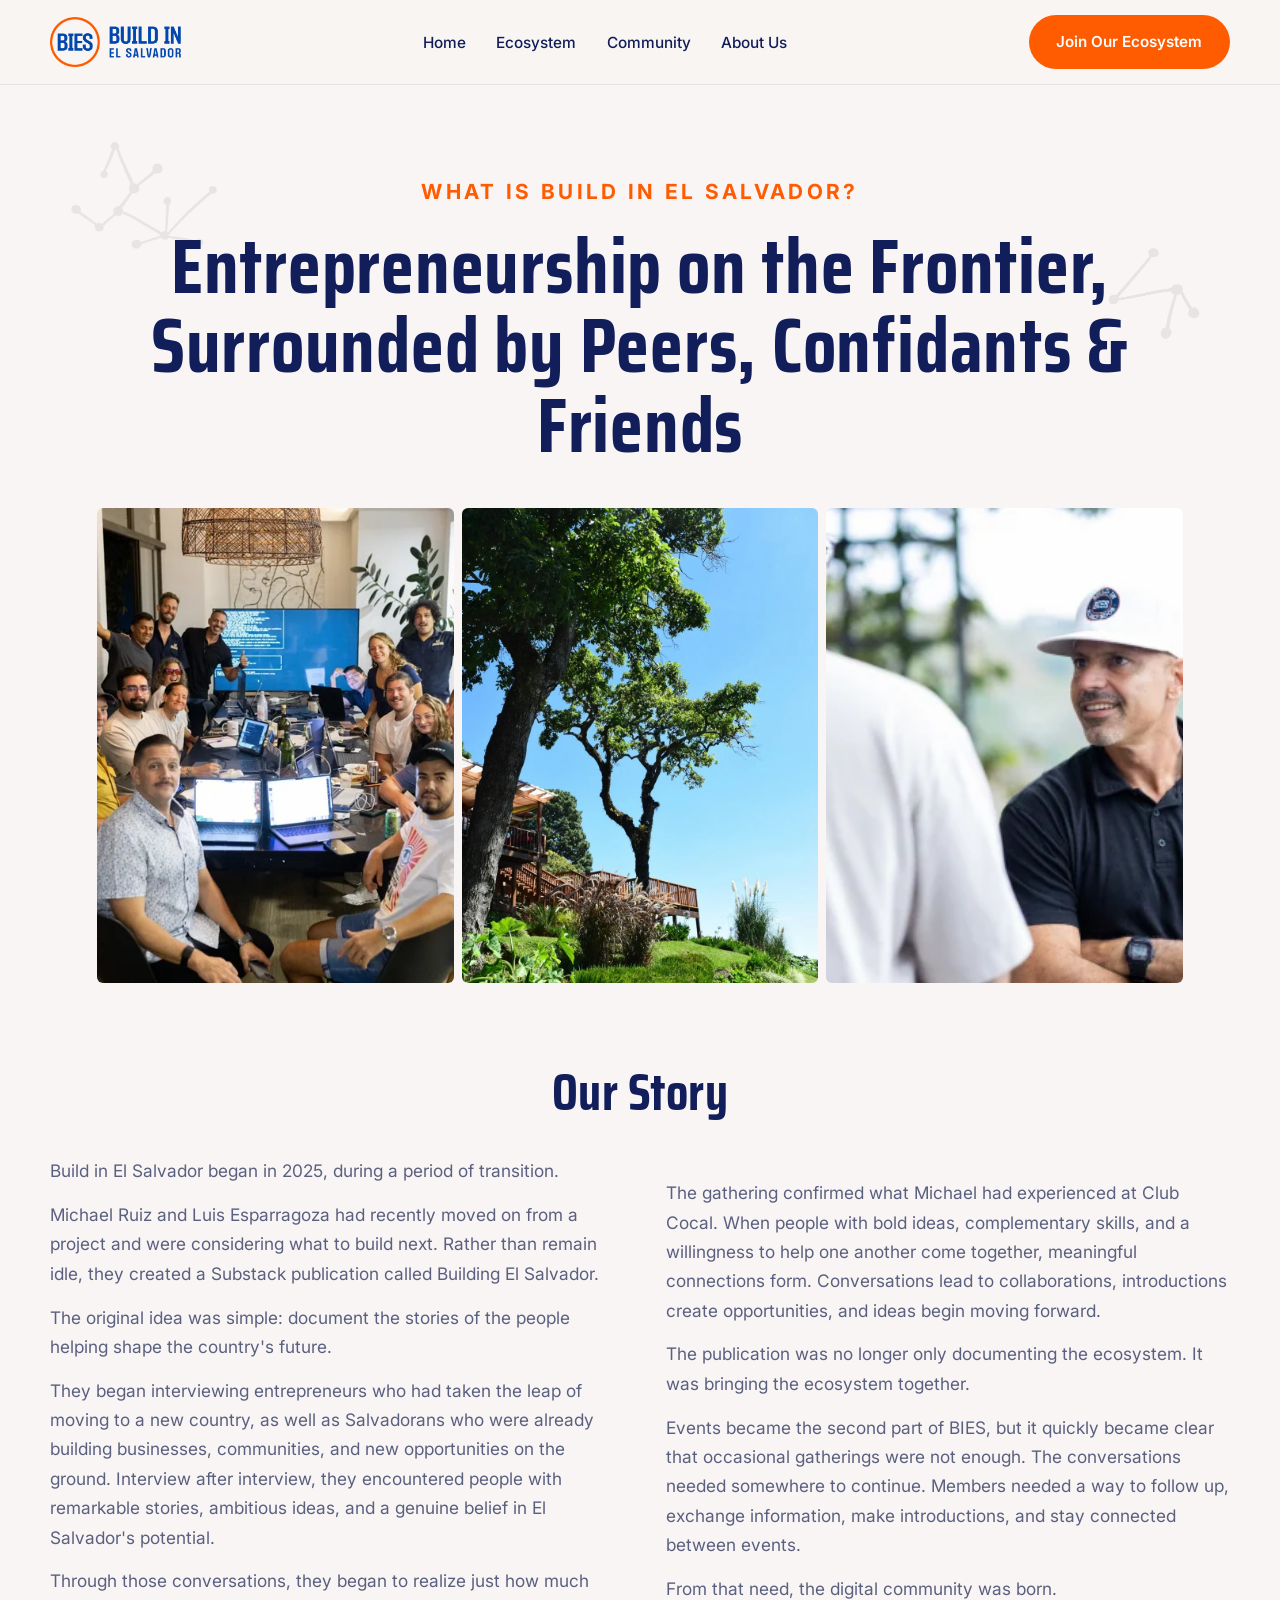
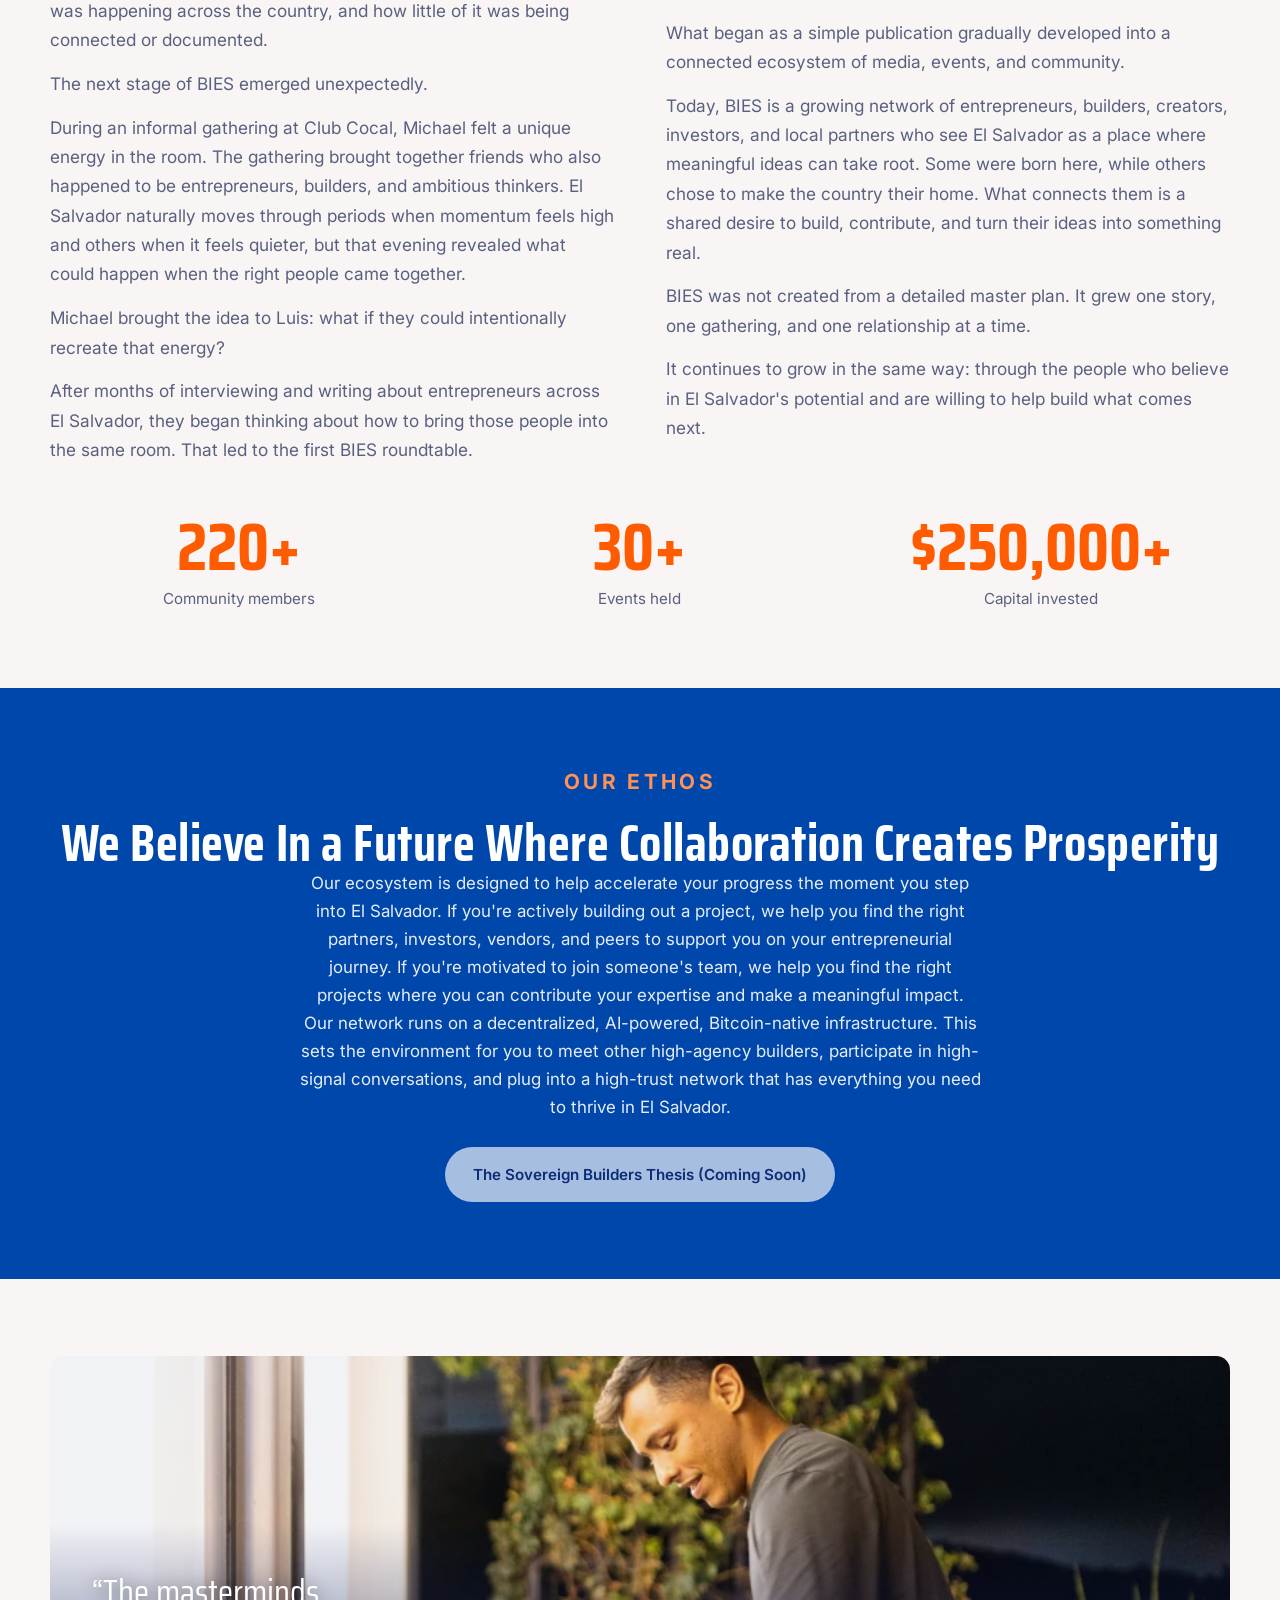
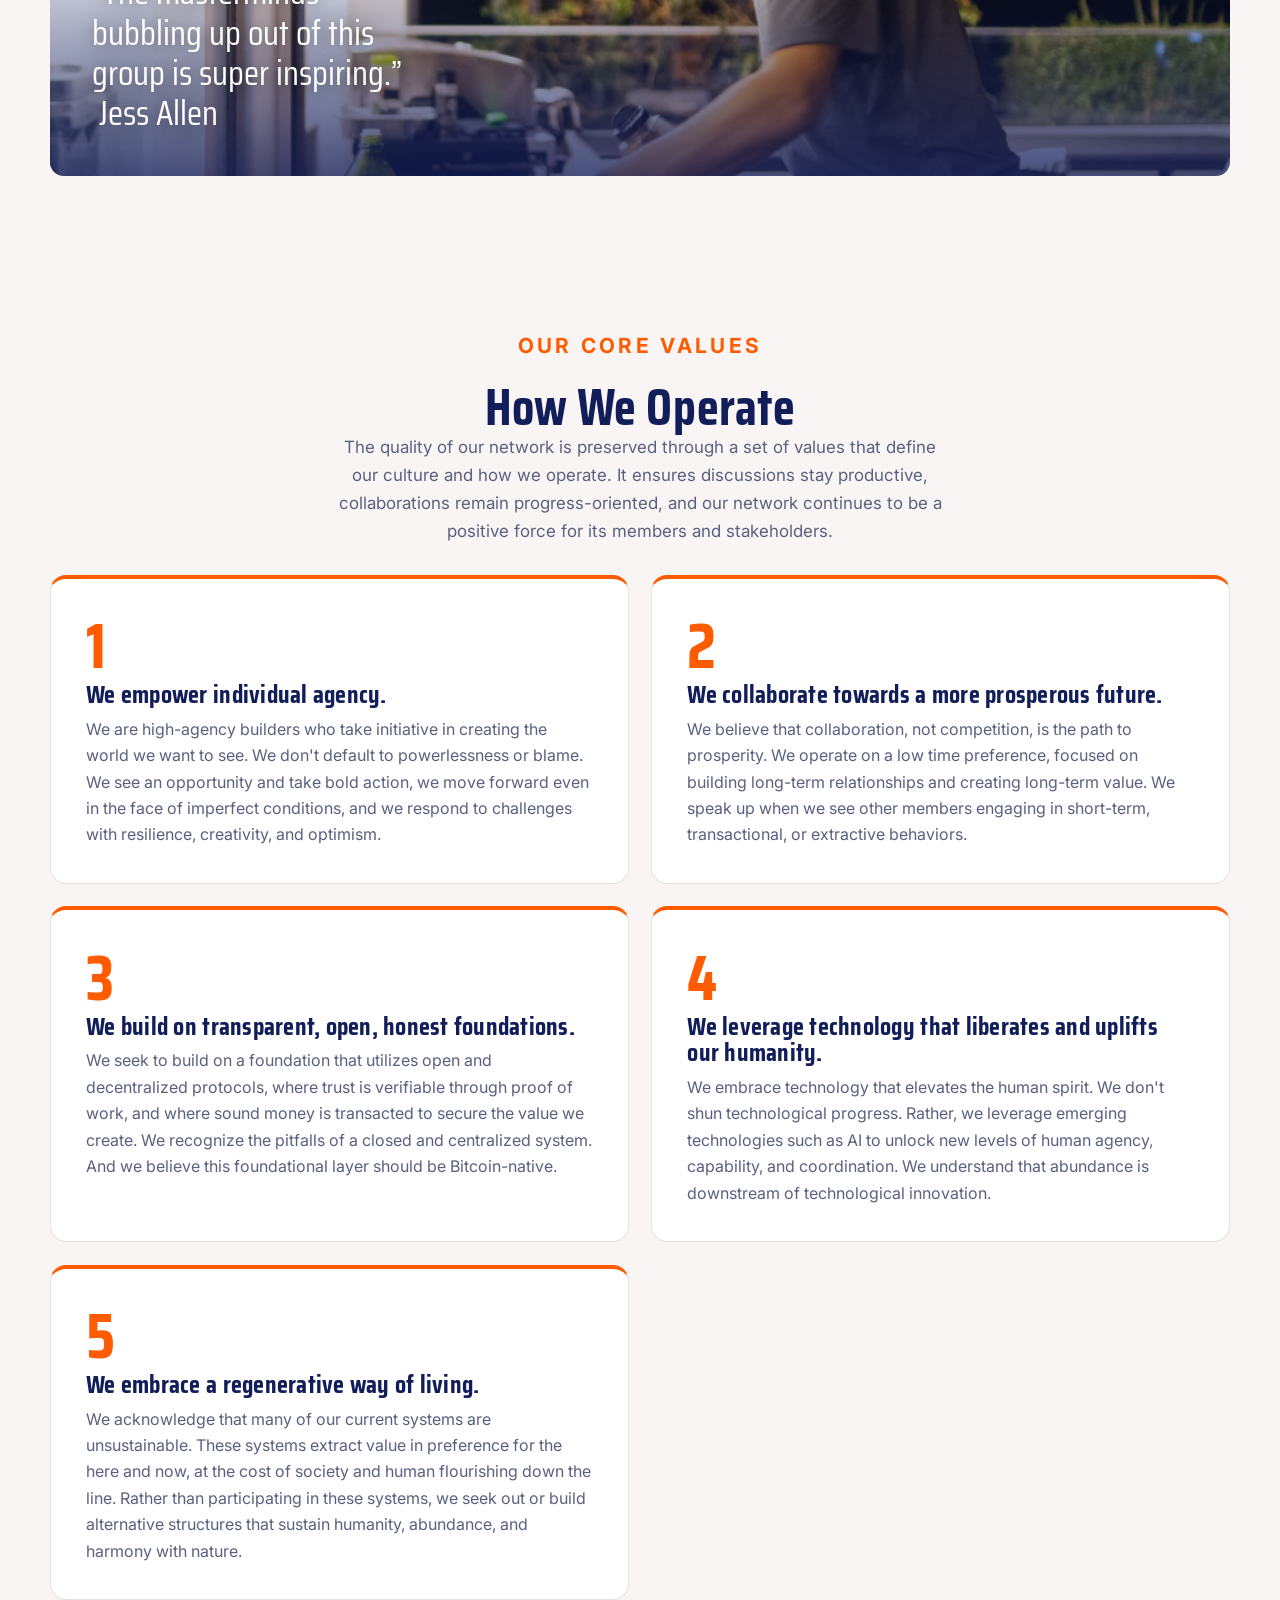
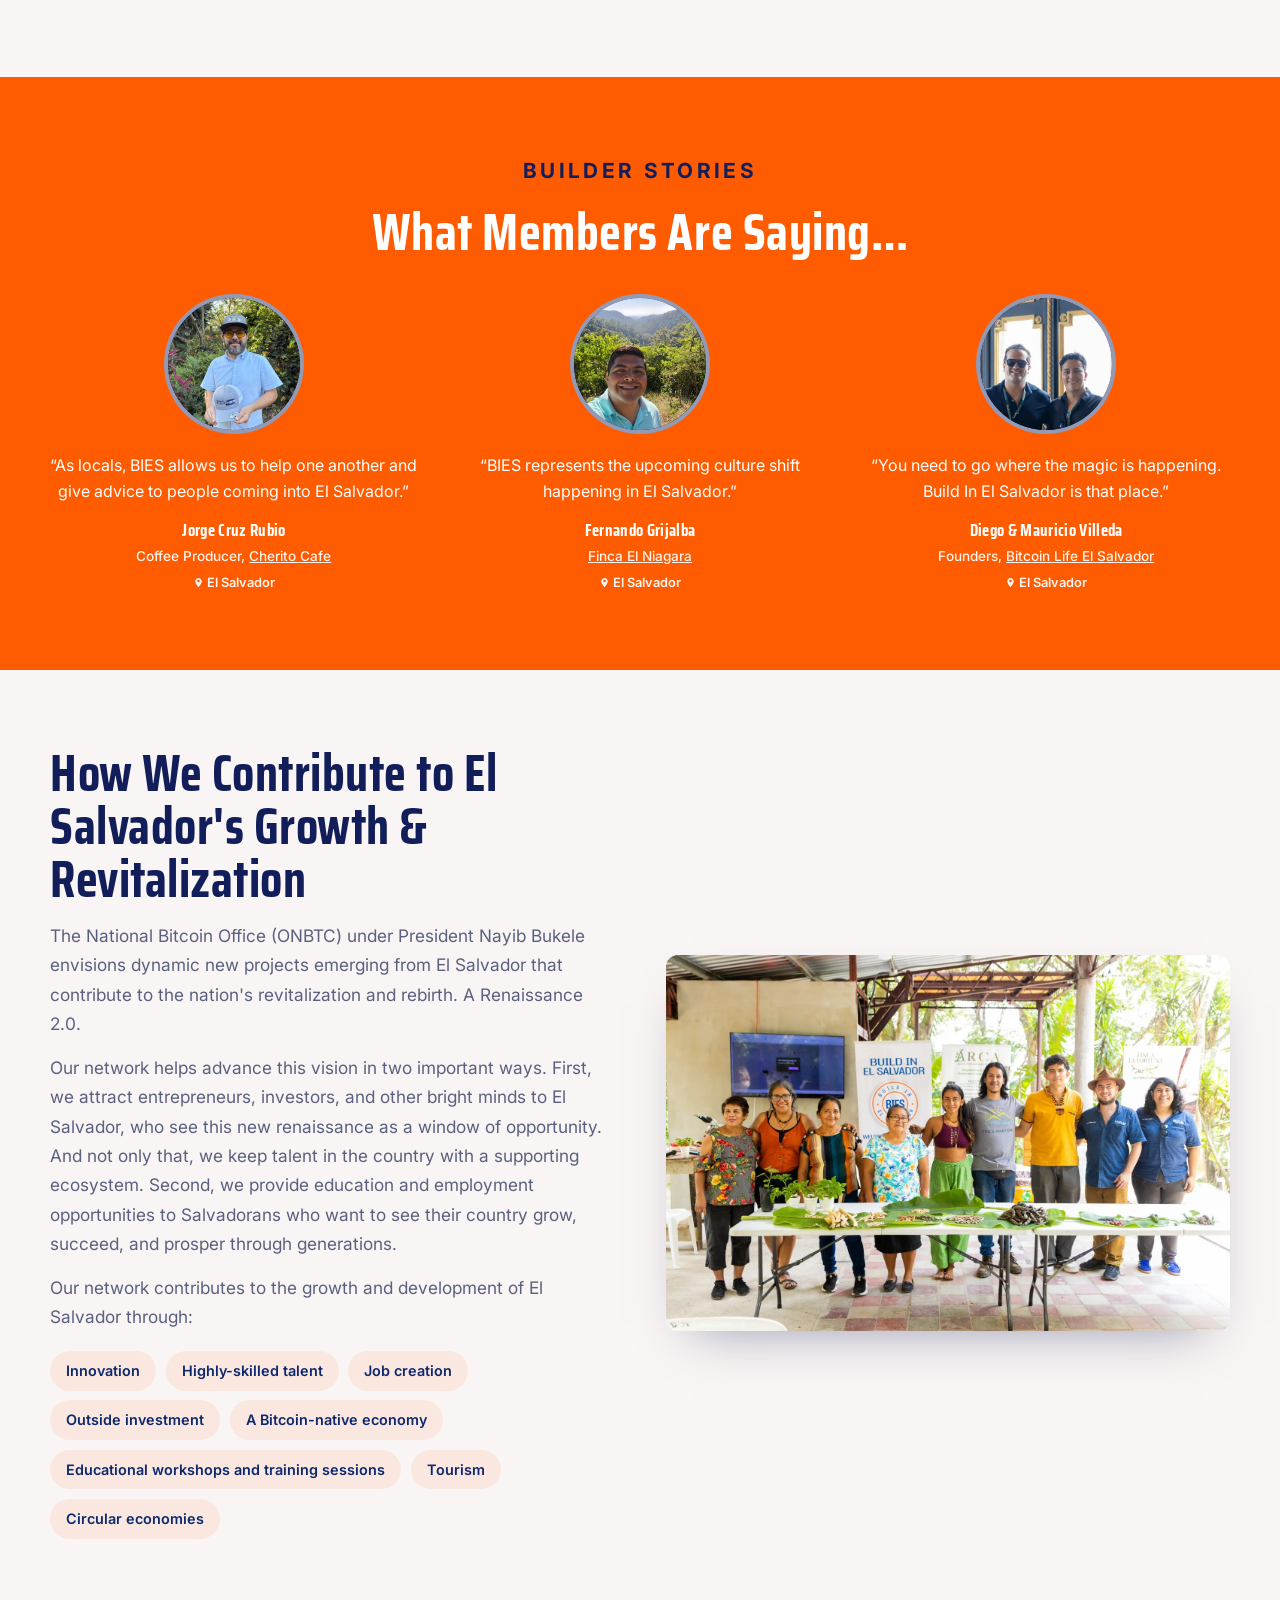
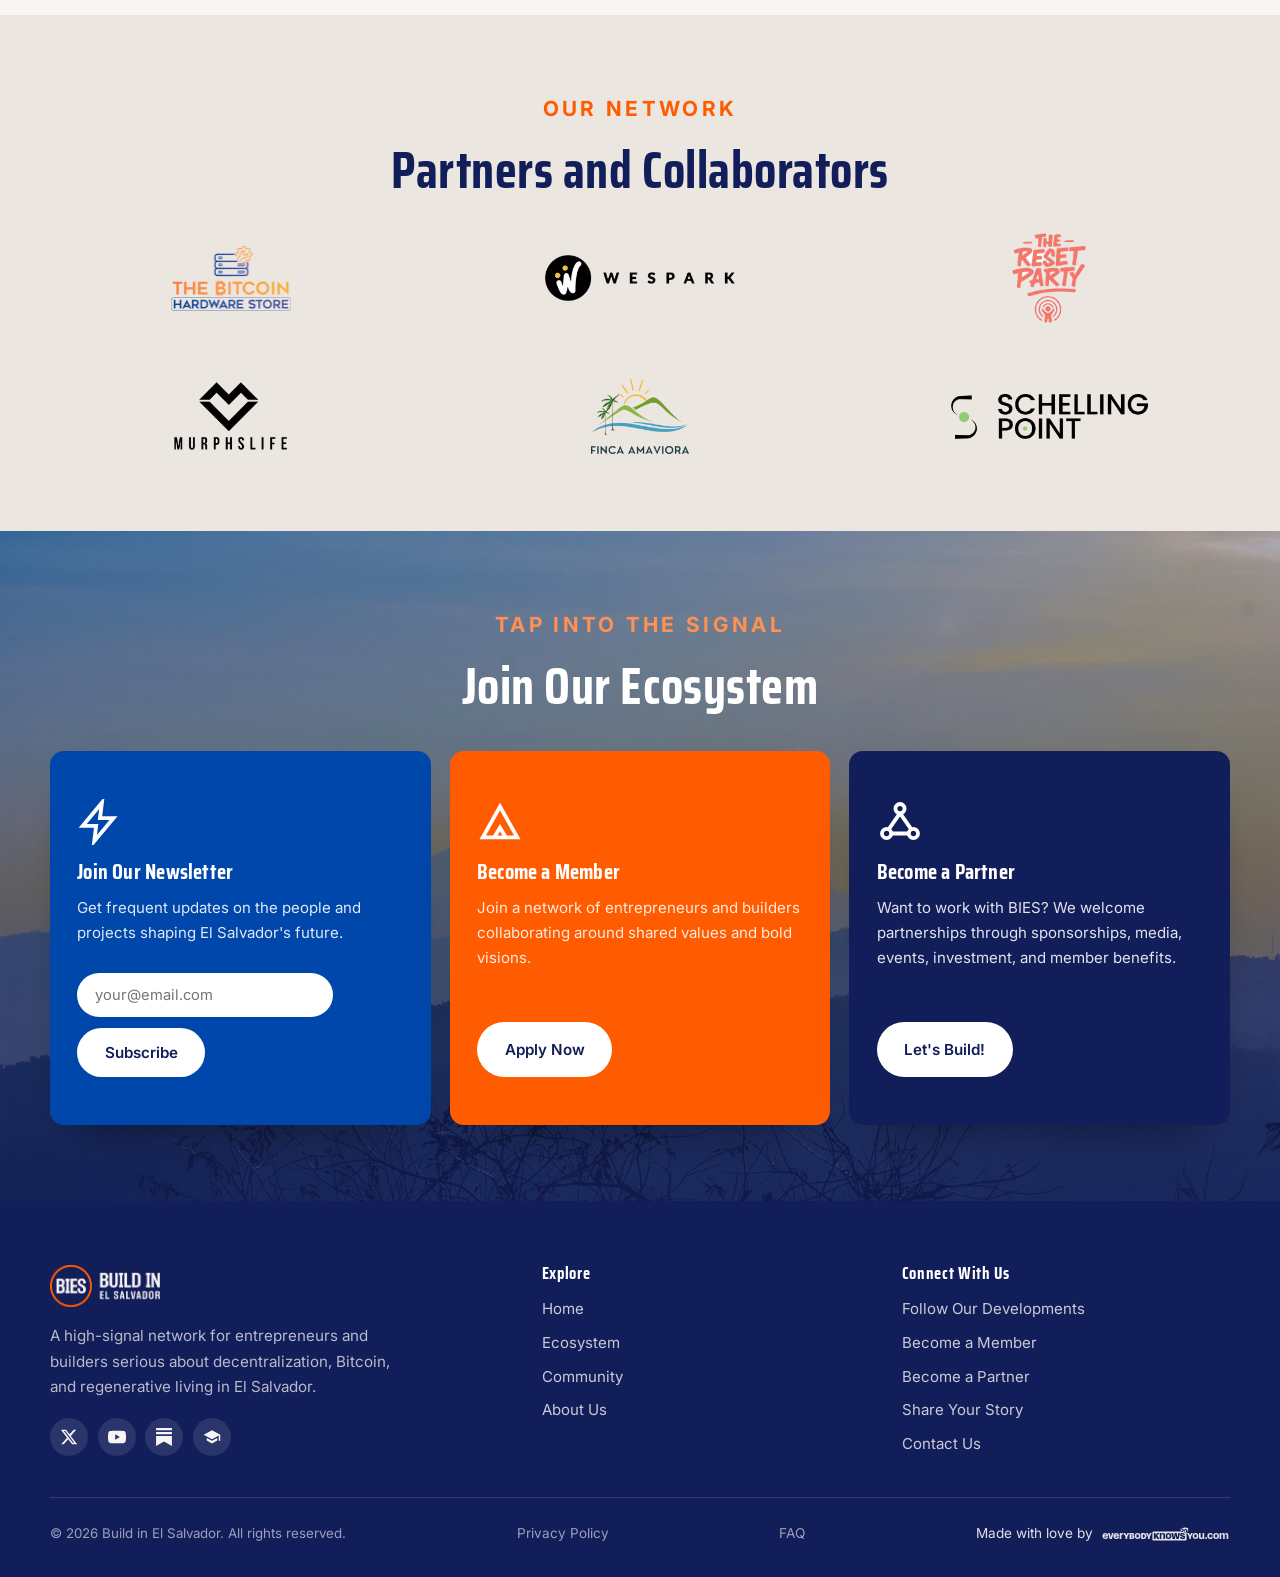
==== commit a06423ea: "Balance partner logos by optical area instead of fixed height" ====
--- a/about.html
+++ b/about.html
@@ -46,8 +46,8 @@
 <link rel="stylesheet" href="https://fonts.googleapis.com/css2?family=Saira+Condensed:wght@500;600;700&family=Inter:wght@400;500;600;700&display=swap" media="print" onload="this.media='all'">
 <noscript><link rel="stylesheet" href="https://fonts.googleapis.com/css2?family=Saira+Condensed:wght@500;600;700&family=Inter:wght@400;500;600;700&display=swap"></noscript>
 
-<link rel="stylesheet" href="assets/css/tokens.css?v=46a800b0">
-<link rel="stylesheet" href="assets/css/styles.css?v=46a800b0">
+<link rel="stylesheet" href="assets/css/tokens.css?v=4a2b76f7">
+<link rel="stylesheet" href="assets/css/styles.css?v=4a2b76f7">
 <script type="application/ld+json">{
   "@context": "https://schema.org",
   "@graph": [
@@ -365,12 +365,12 @@
     <h2>Partners and Collaborators</h2>
   </div>
   <div class="logo-strip reveal">
-    <img src="assets/images/partners/the-bitcoin-hardware-store.webp" alt="The Bitcoin Hardware Store" loading="lazy">
-    <img src="assets/images/partners/wespark.webp" alt="WeSpark" loading="lazy">
-    <img src="assets/images/partners/the-reset-party.webp" alt="The Reset Party" loading="lazy" style="max-height:96px">
-    <img src="assets/images/partners/murphslife.webp" alt="MurphsLife" loading="lazy">
-    <img src="assets/images/partners/finca-amaviora.webp" alt="Finca Amaviora" loading="lazy" style="max-height:92px">
-    <img src="assets/images/partners/schelling-point.webp" alt="Schelling Point" loading="lazy">
+    <img src="assets/images/partners/the-bitcoin-hardware-store.webp" alt="The Bitcoin Hardware Store" loading="lazy" style="--lh:0.77">
+    <img src="assets/images/partners/wespark.webp" alt="WeSpark" loading="lazy" style="--lh:0.55">
+    <img src="assets/images/partners/the-reset-party.webp" alt="The Reset Party" loading="lazy" style="--lh:1.09">
+    <img src="assets/images/partners/murphslife.webp" alt="MurphsLife" loading="lazy" style="--lh:0.81">
+    <img src="assets/images/partners/finca-amaviora.webp" alt="Finca Amaviora" loading="lazy" style="--lh:0.9">
+    <img src="assets/images/partners/schelling-point.webp" alt="Schelling Point" loading="lazy" style="--lh:0.54">
   </div>
   </div>
 </section>
@@ -508,6 +508,6 @@
       </a>
     </div>
   </div>
-  <script src="assets/js/main.js?v=46a800b0" defer></script>
+  <script src="assets/js/main.js?v=4a2b76f7" defer></script>
 </body>
 </html>
--- a/assets/css/styles.css
+++ b/assets/css/styles.css
@@ -216,8 +216,8 @@
 
 /* ---------- Partner logo strip ---------- */
 .logo-strip{display:grid;grid-template-columns:repeat(3,1fr);align-items:center;justify-items:center;gap:clamp(2rem,5vw,3.4rem) clamp(1.5rem,4vw,3rem);margin-top:2.2rem}
-.logo-strip img{width:auto;height:auto;max-height:80px;max-width:100%;object-fit:contain}
-@media (max-width:680px){.logo-strip{grid-template-columns:repeat(2,1fr);gap:2rem 1.5rem}.logo-strip img{max-height:62px}}
+.logo-strip img{width:auto;height:auto;max-height:calc(var(--lh,1) * 84px);max-width:100%;object-fit:contain}
+@media (max-width:680px){.logo-strip{grid-template-columns:repeat(2,1fr);gap:2rem 1.5rem}.logo-strip img{max-height:calc(var(--lh,1) * 66px)}}
 
 /* ---------- CTA band (Tap Into the Signal) ---------- */
 .signal{position:relative;color:#fff;text-align:center;overflow:hidden}
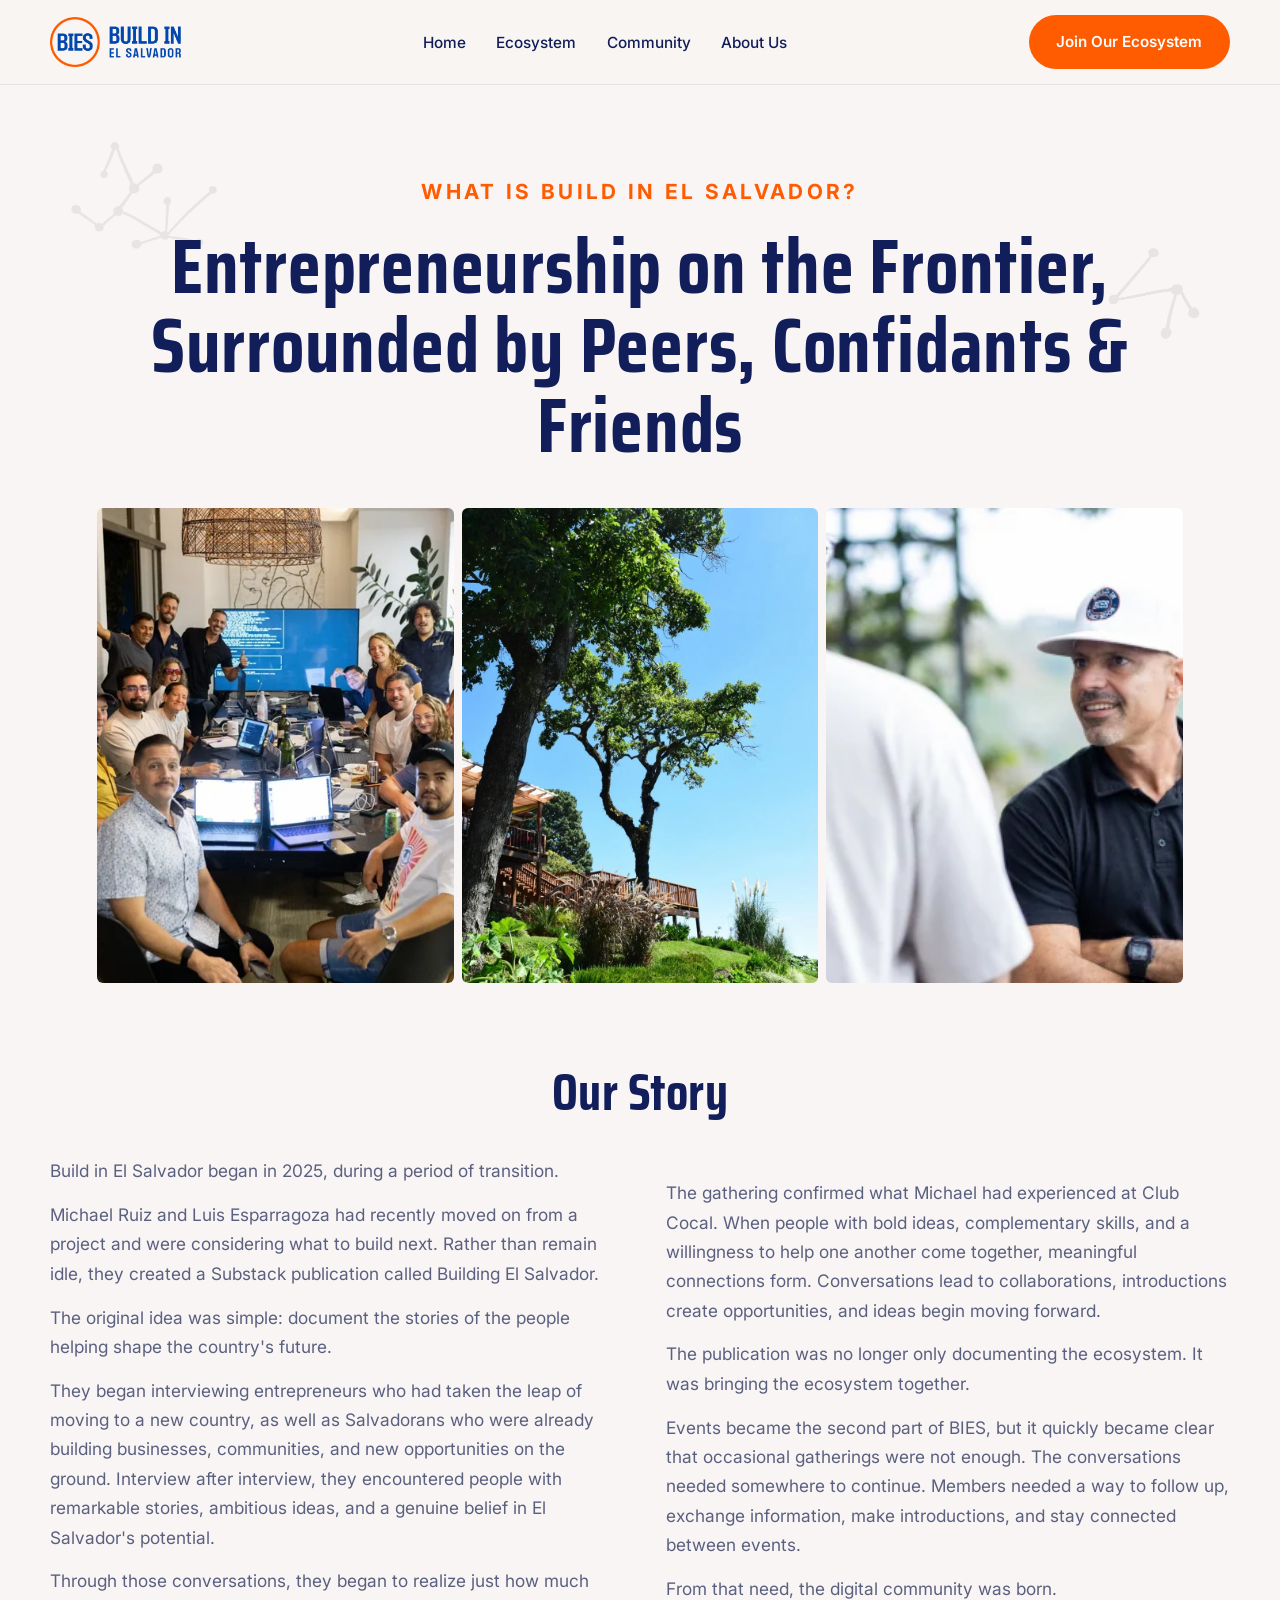
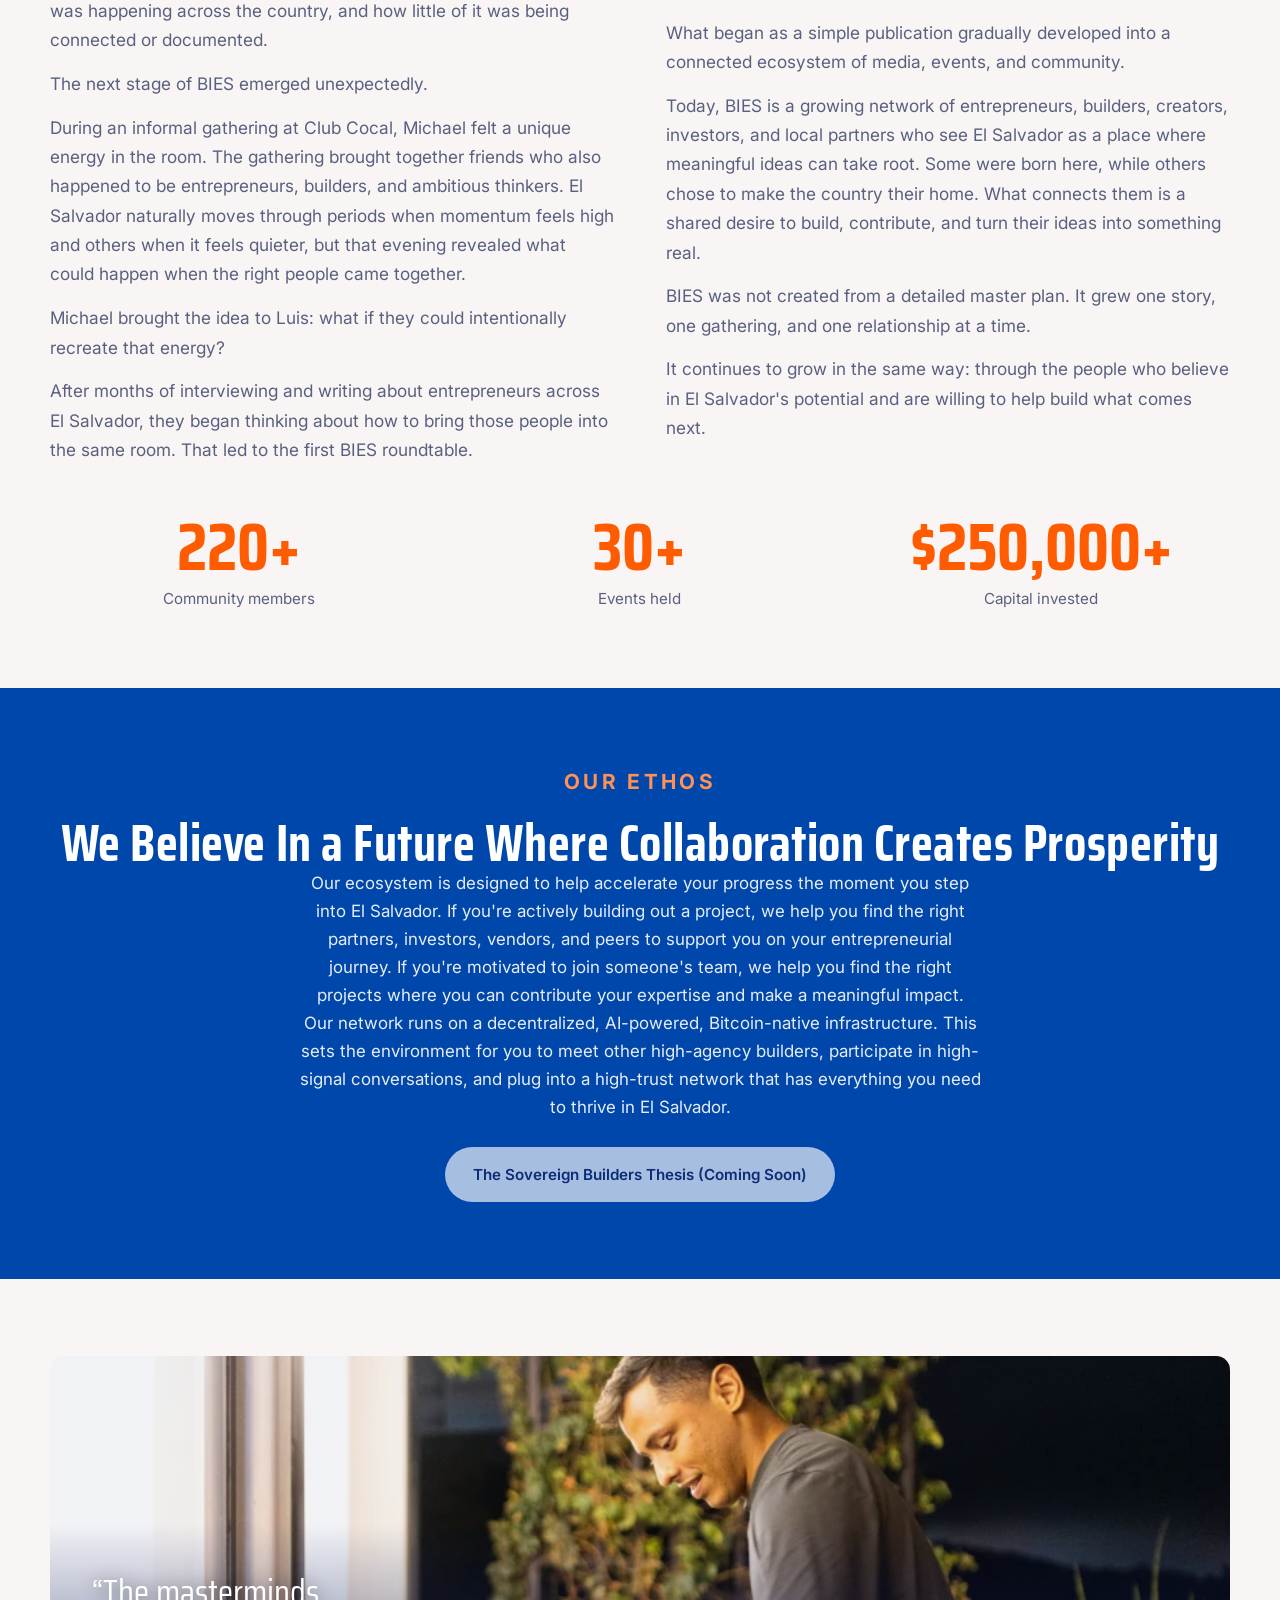
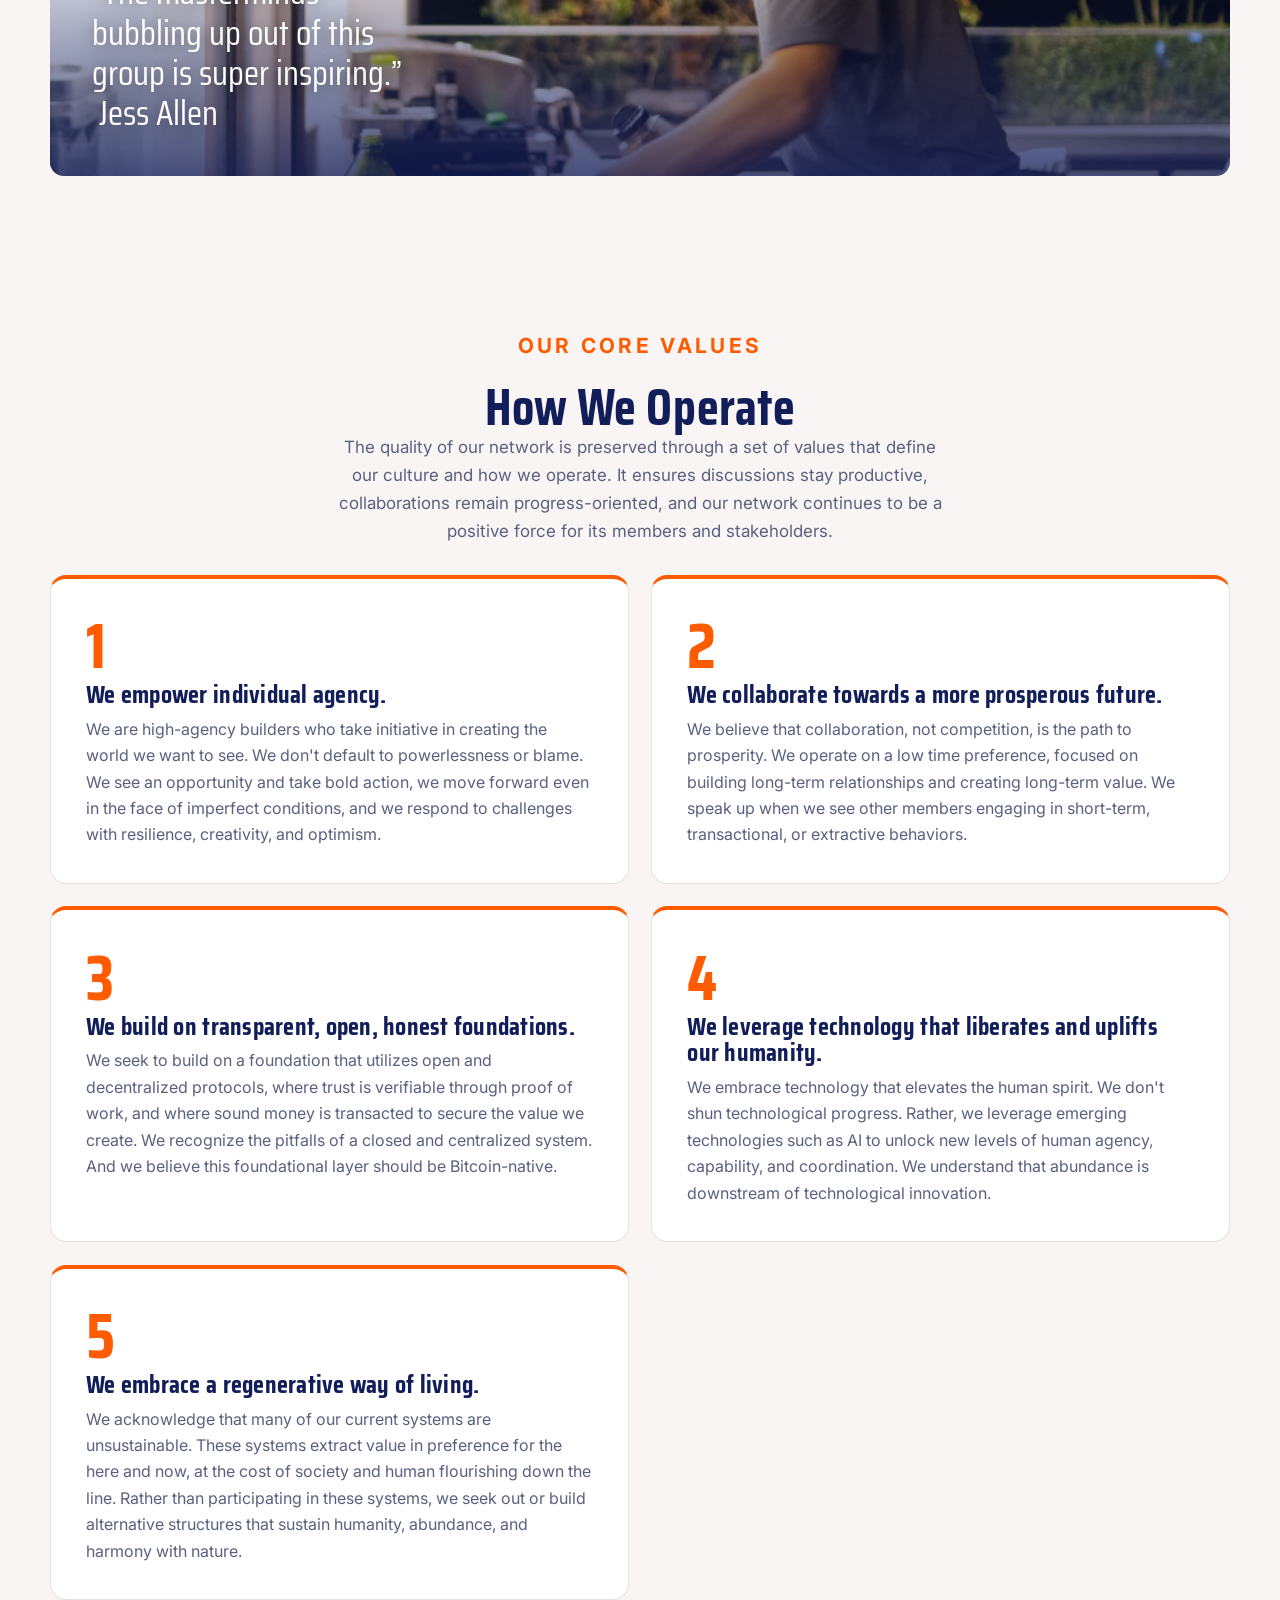
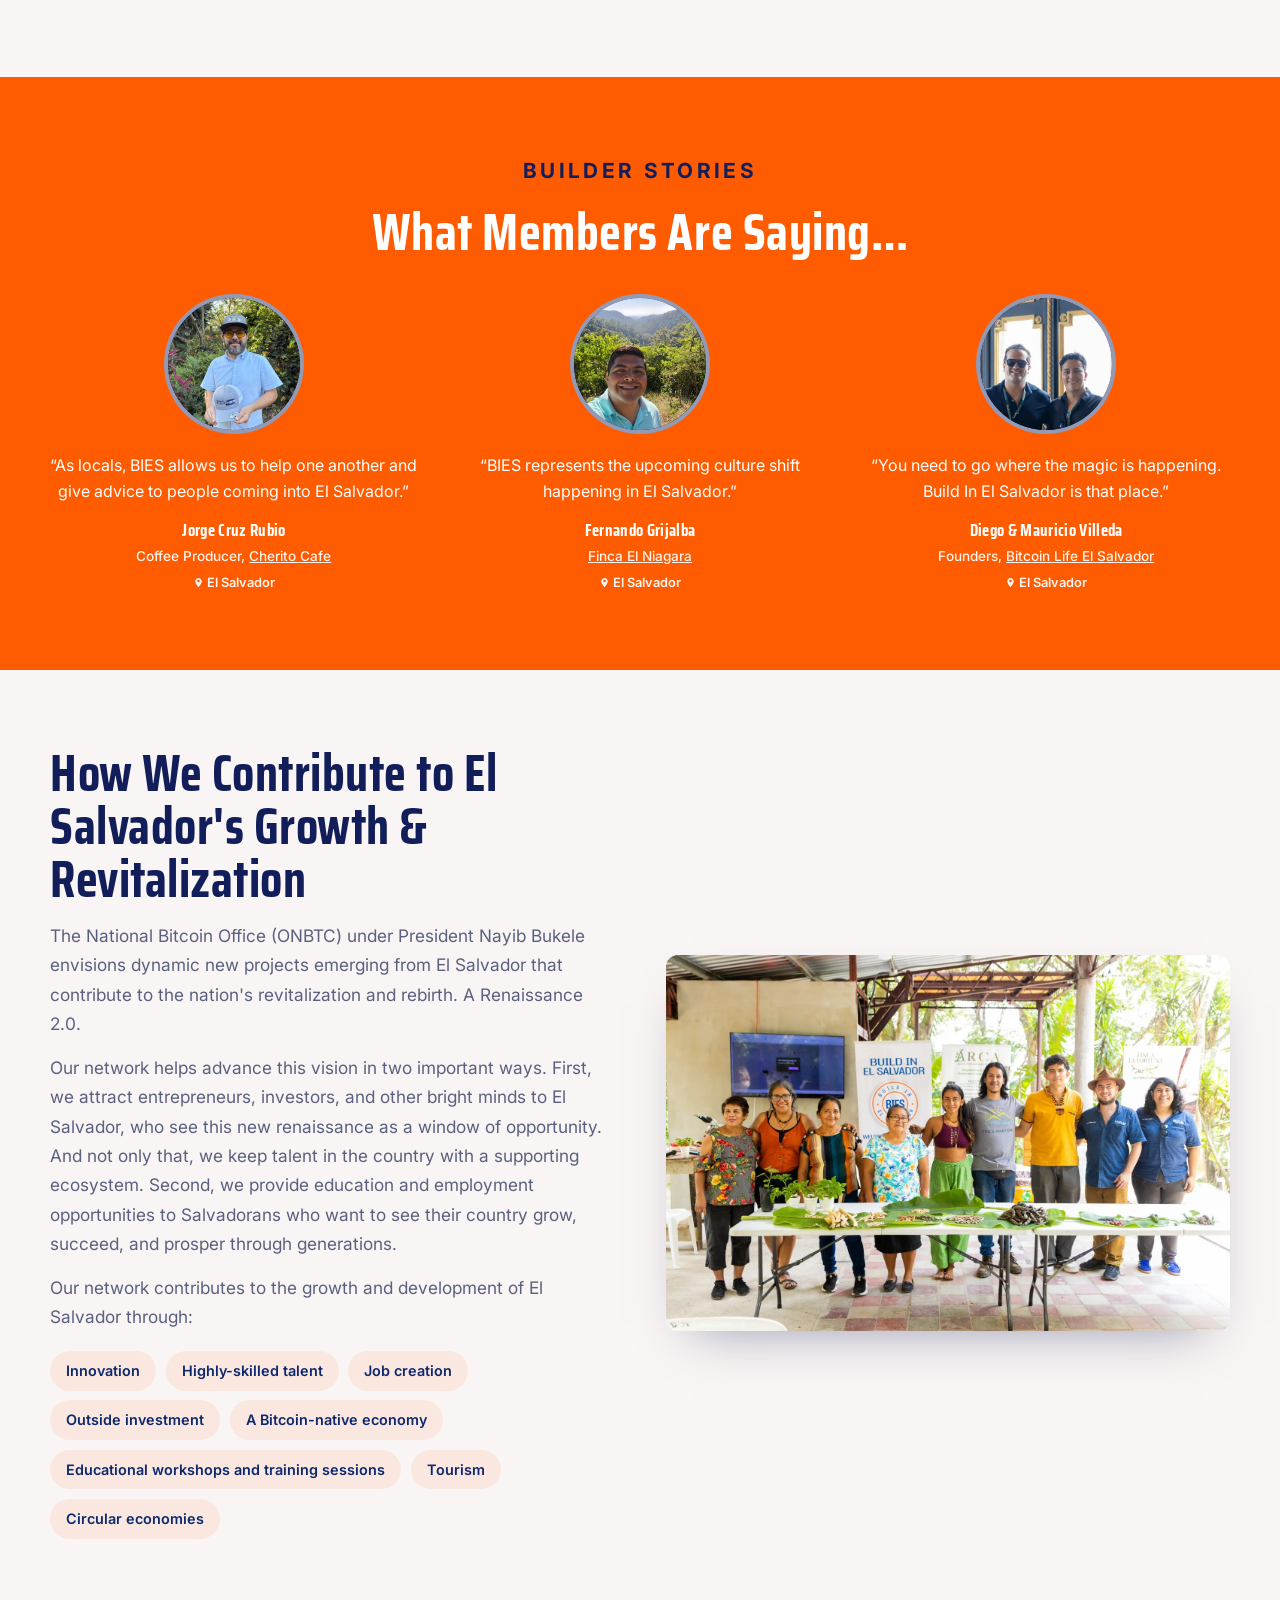
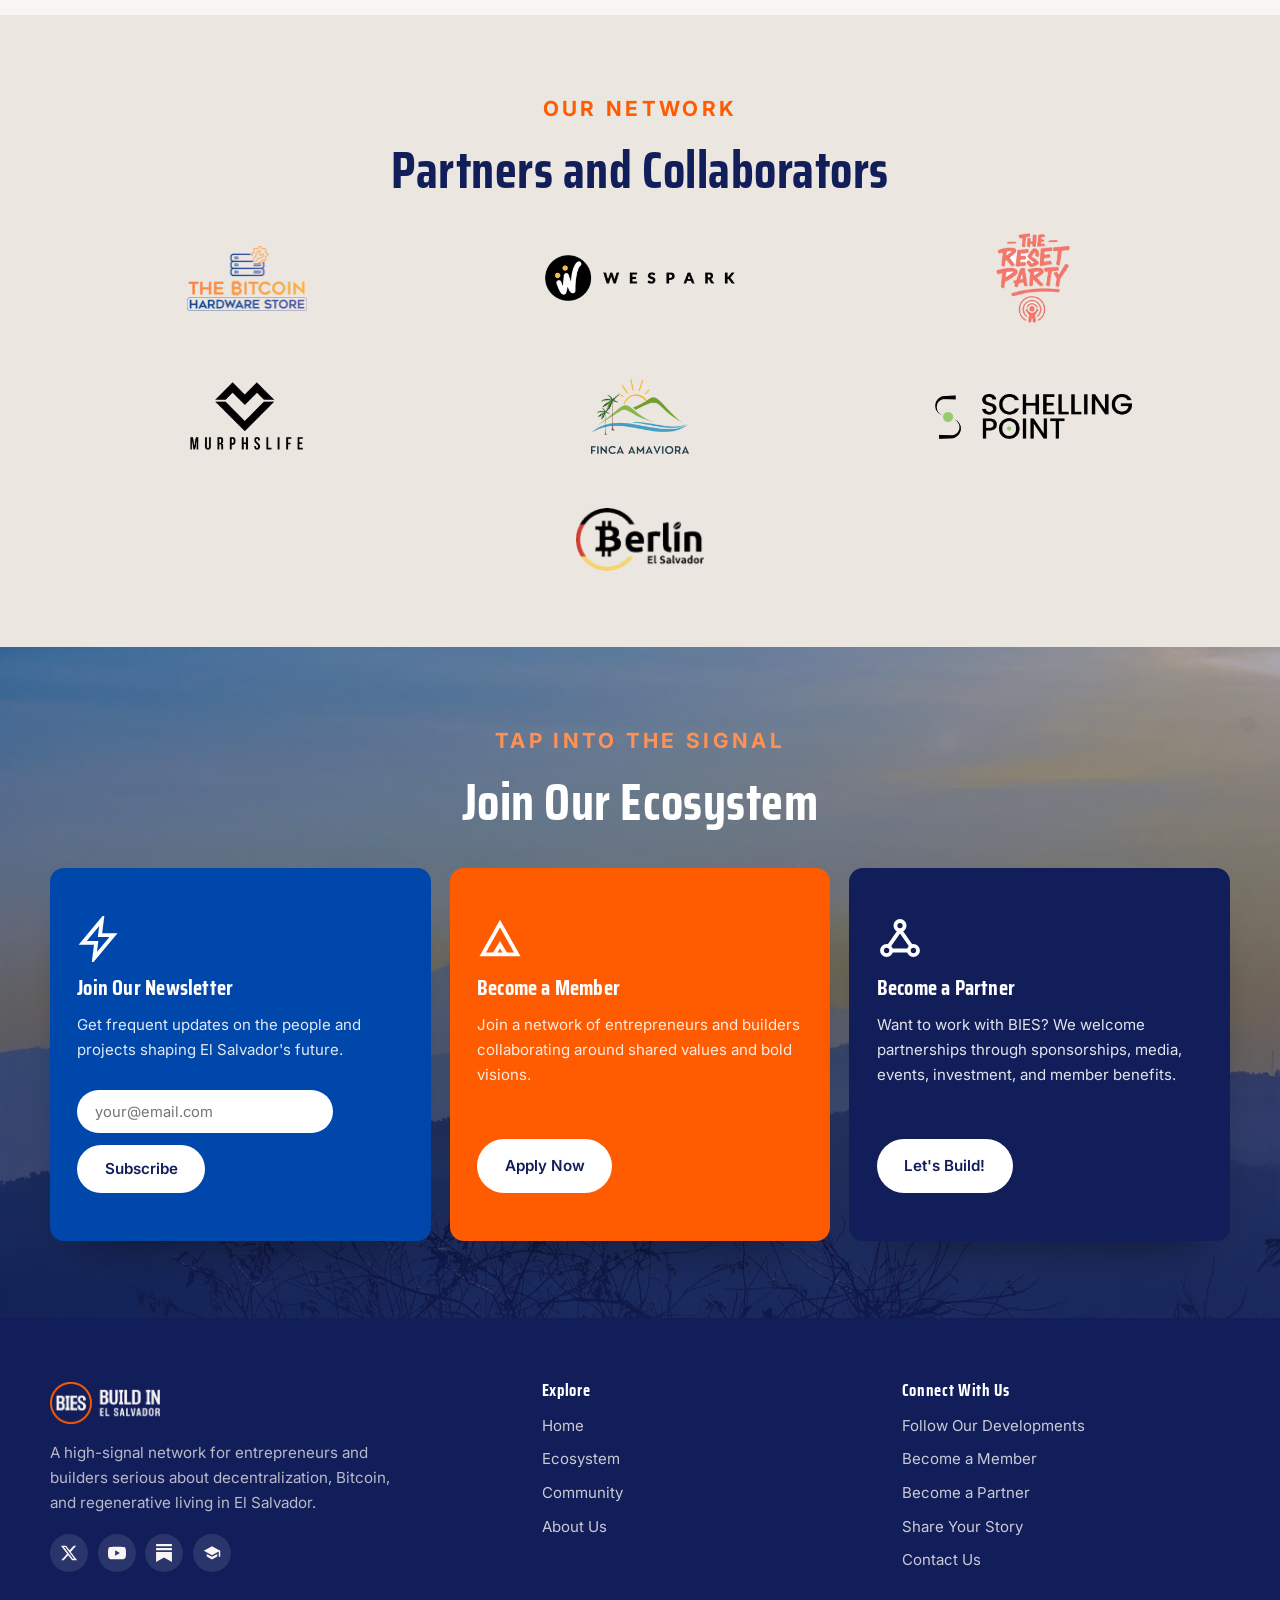
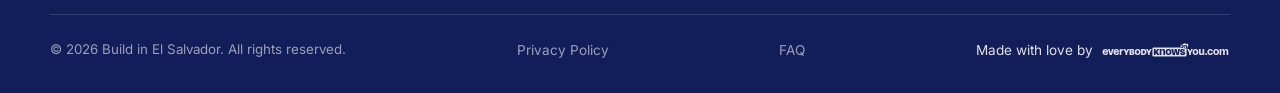
==== commit 9c3178bf: "Add Berlin El Salvador; centre partial rows in the logo strip" ====
--- a/about.html
+++ b/about.html
@@ -46,8 +46,8 @@
 <link rel="stylesheet" href="https://fonts.googleapis.com/css2?family=Saira+Condensed:wght@500;600;700&family=Inter:wght@400;500;600;700&display=swap" media="print" onload="this.media='all'">
 <noscript><link rel="stylesheet" href="https://fonts.googleapis.com/css2?family=Saira+Condensed:wght@500;600;700&family=Inter:wght@400;500;600;700&display=swap"></noscript>
 
-<link rel="stylesheet" href="assets/css/tokens.css?v=4a2b76f7">
-<link rel="stylesheet" href="assets/css/styles.css?v=4a2b76f7">
+<link rel="stylesheet" href="assets/css/tokens.css?v=7a4e8100">
+<link rel="stylesheet" href="assets/css/styles.css?v=7a4e8100">
 <script type="application/ld+json">{
   "@context": "https://schema.org",
   "@graph": [
@@ -365,12 +365,13 @@
     <h2>Partners and Collaborators</h2>
   </div>
   <div class="logo-strip reveal">
-    <img src="assets/images/partners/the-bitcoin-hardware-store.webp" alt="The Bitcoin Hardware Store" loading="lazy" style="--lh:0.77">
-    <img src="assets/images/partners/wespark.webp" alt="WeSpark" loading="lazy" style="--lh:0.55">
-    <img src="assets/images/partners/the-reset-party.webp" alt="The Reset Party" loading="lazy" style="--lh:1.09">
-    <img src="assets/images/partners/murphslife.webp" alt="MurphsLife" loading="lazy" style="--lh:0.81">
-    <img src="assets/images/partners/finca-amaviora.webp" alt="Finca Amaviora" loading="lazy" style="--lh:0.9">
-    <img src="assets/images/partners/schelling-point.webp" alt="Schelling Point" loading="lazy" style="--lh:0.54">
+    <span><img src="assets/images/partners/the-bitcoin-hardware-store.webp" alt="The Bitcoin Hardware Store" loading="lazy" style="--lh:0.77"></span>
+    <span><img src="assets/images/partners/wespark.webp" alt="WeSpark" loading="lazy" style="--lh:0.55"></span>
+    <span><img src="assets/images/partners/the-reset-party.webp" alt="The Reset Party" loading="lazy" style="--lh:1.09"></span>
+    <span><img src="assets/images/partners/murphslife.webp" alt="MurphsLife" loading="lazy" style="--lh:0.81"></span>
+    <span><img src="assets/images/partners/finca-amaviora.webp" alt="Finca Amaviora" loading="lazy" style="--lh:0.9"></span>
+    <span><img src="assets/images/partners/schelling-point.webp" alt="Schelling Point" loading="lazy" style="--lh:0.54"></span>
+    <span><img src="assets/images/partners/berlin-el-salvador.webp" alt="Berlin El Salvador" loading="lazy" style="--lh:0.74"></span>
   </div>
   </div>
 </section>
@@ -508,6 +509,6 @@
       </a>
     </div>
   </div>
-  <script src="assets/js/main.js?v=4a2b76f7" defer></script>
+  <script src="assets/js/main.js?v=7a4e8100" defer></script>
 </body>
 </html>
--- a/assets/css/styles.css
+++ b/assets/css/styles.css
@@ -215,9 +215,10 @@
 .partner p{color:var(--muted);font-size:.96rem}
 
 /* ---------- Partner logo strip ---------- */
-.logo-strip{display:grid;grid-template-columns:repeat(3,1fr);align-items:center;justify-items:center;gap:clamp(2rem,5vw,3.4rem) clamp(1.5rem,4vw,3rem);margin-top:2.2rem}
+.logo-strip{display:flex;flex-wrap:wrap;justify-content:center;align-items:center;row-gap:clamp(2rem,5vw,3.4rem);margin-top:2.2rem}
+.logo-strip span{flex:0 0 33.333%;display:flex;align-items:center;justify-content:center;padding:0 clamp(.8rem,2vw,1.5rem)}
 .logo-strip img{width:auto;height:auto;max-height:calc(var(--lh,1) * 84px);max-width:100%;object-fit:contain}
-@media (max-width:680px){.logo-strip{grid-template-columns:repeat(2,1fr);gap:2rem 1.5rem}.logo-strip img{max-height:calc(var(--lh,1) * 66px)}}
+@media (max-width:680px){.logo-strip{row-gap:2rem}.logo-strip span{flex-basis:50%}.logo-strip img{max-height:calc(var(--lh,1) * 66px)}}
 
 /* ---------- CTA band (Tap Into the Signal) ---------- */
 .signal{position:relative;color:#fff;text-align:center;overflow:hidden}
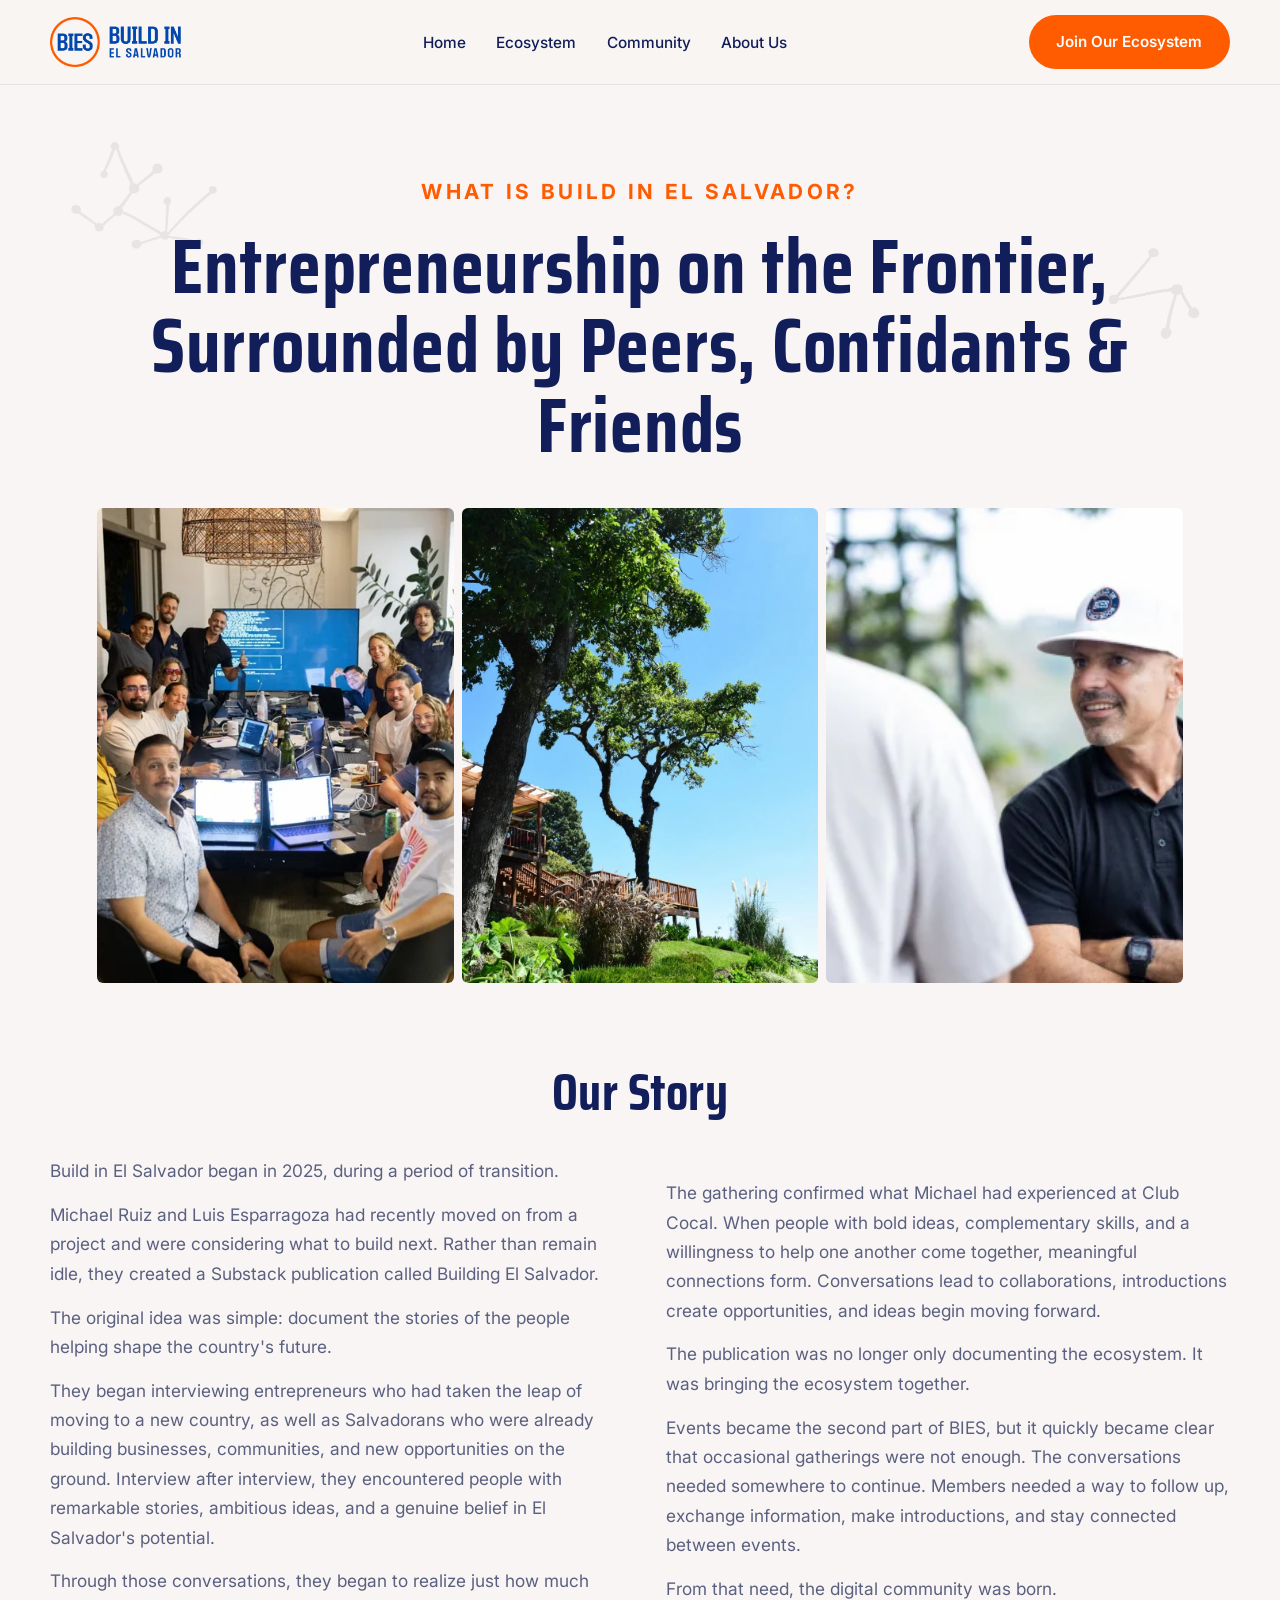
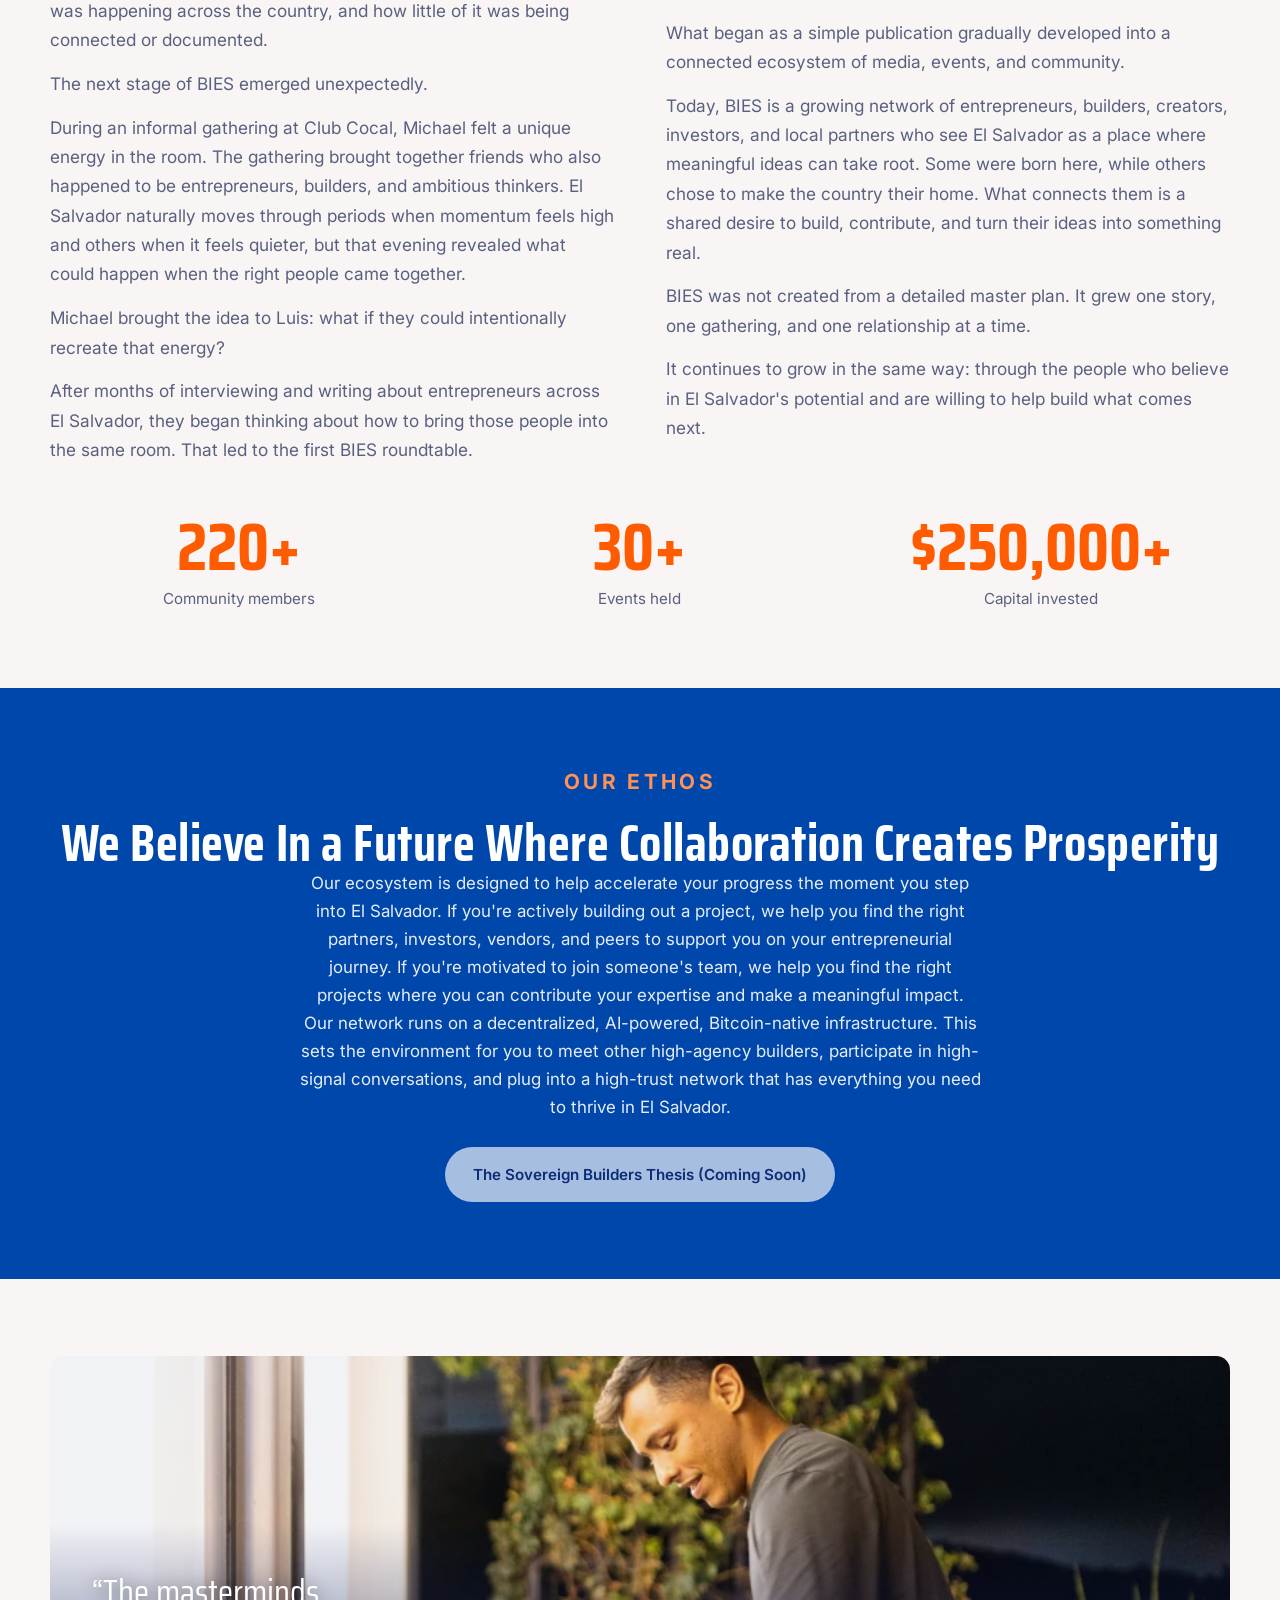
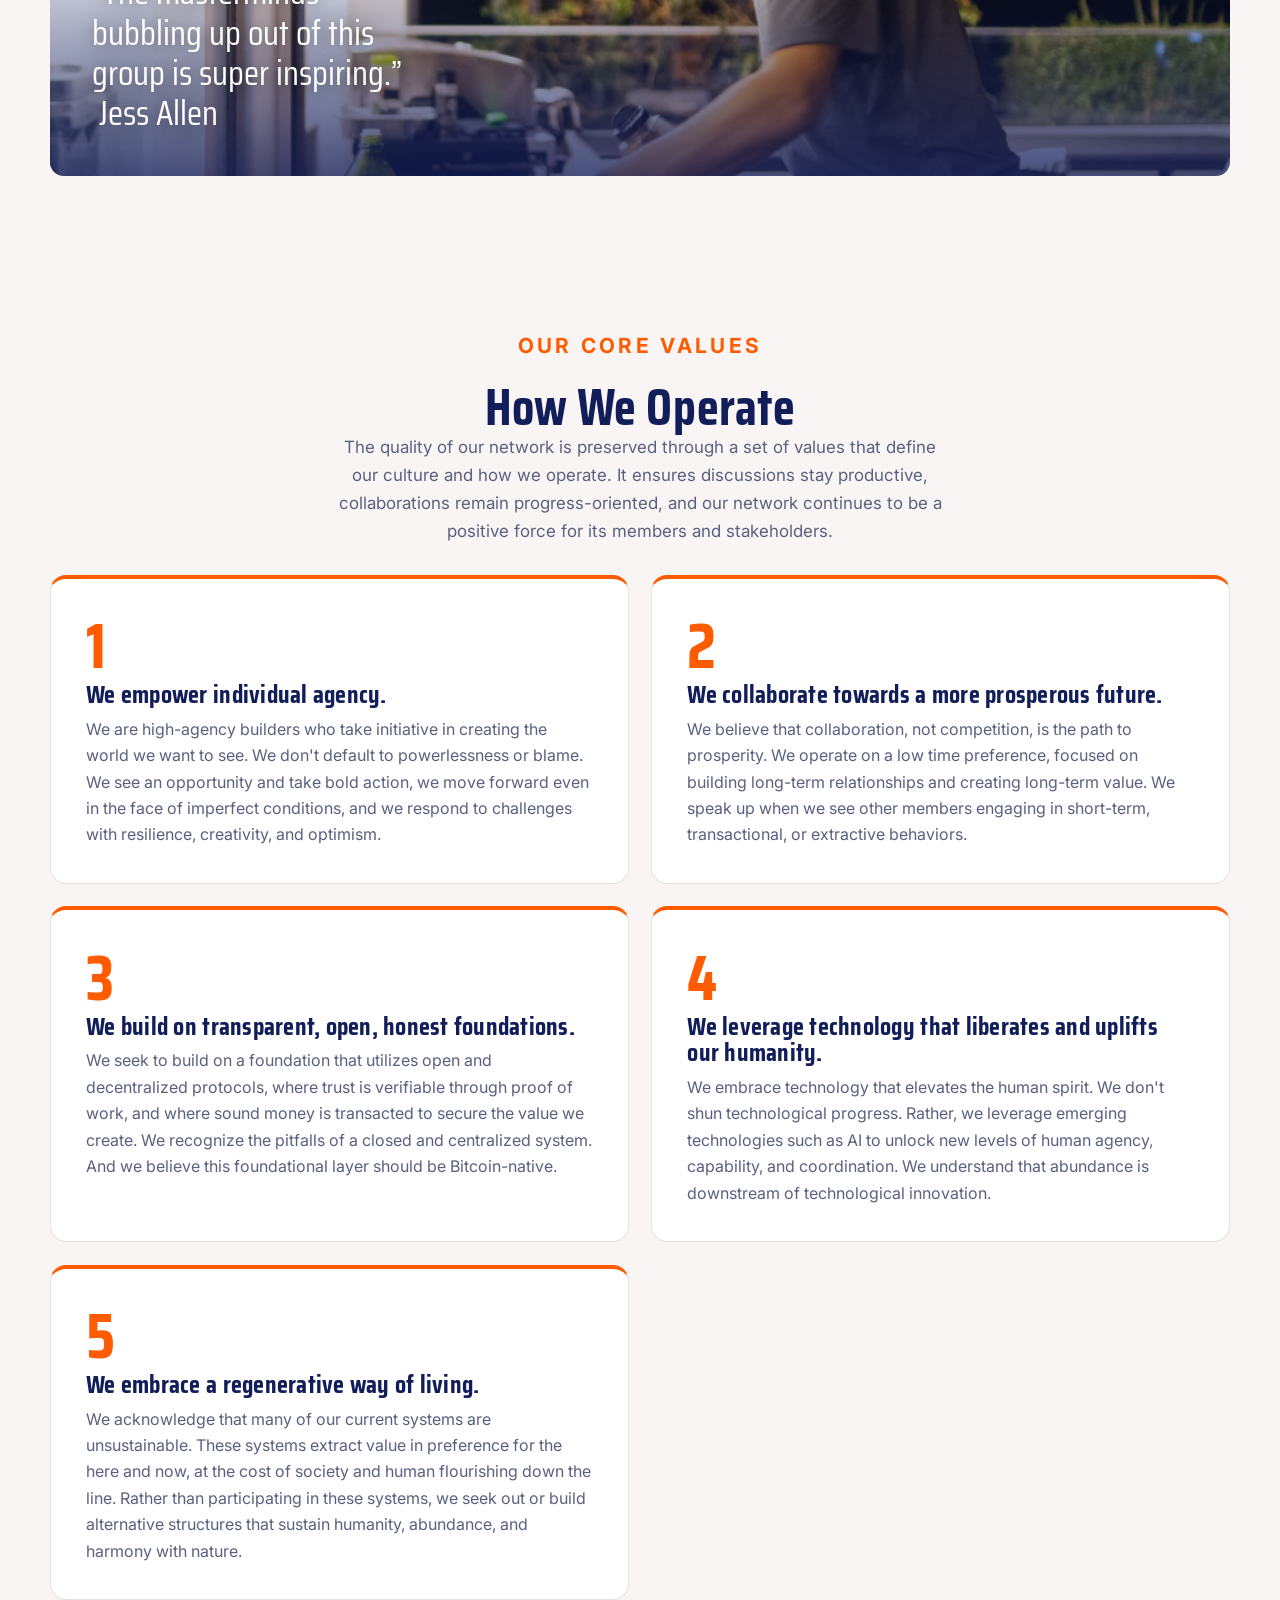
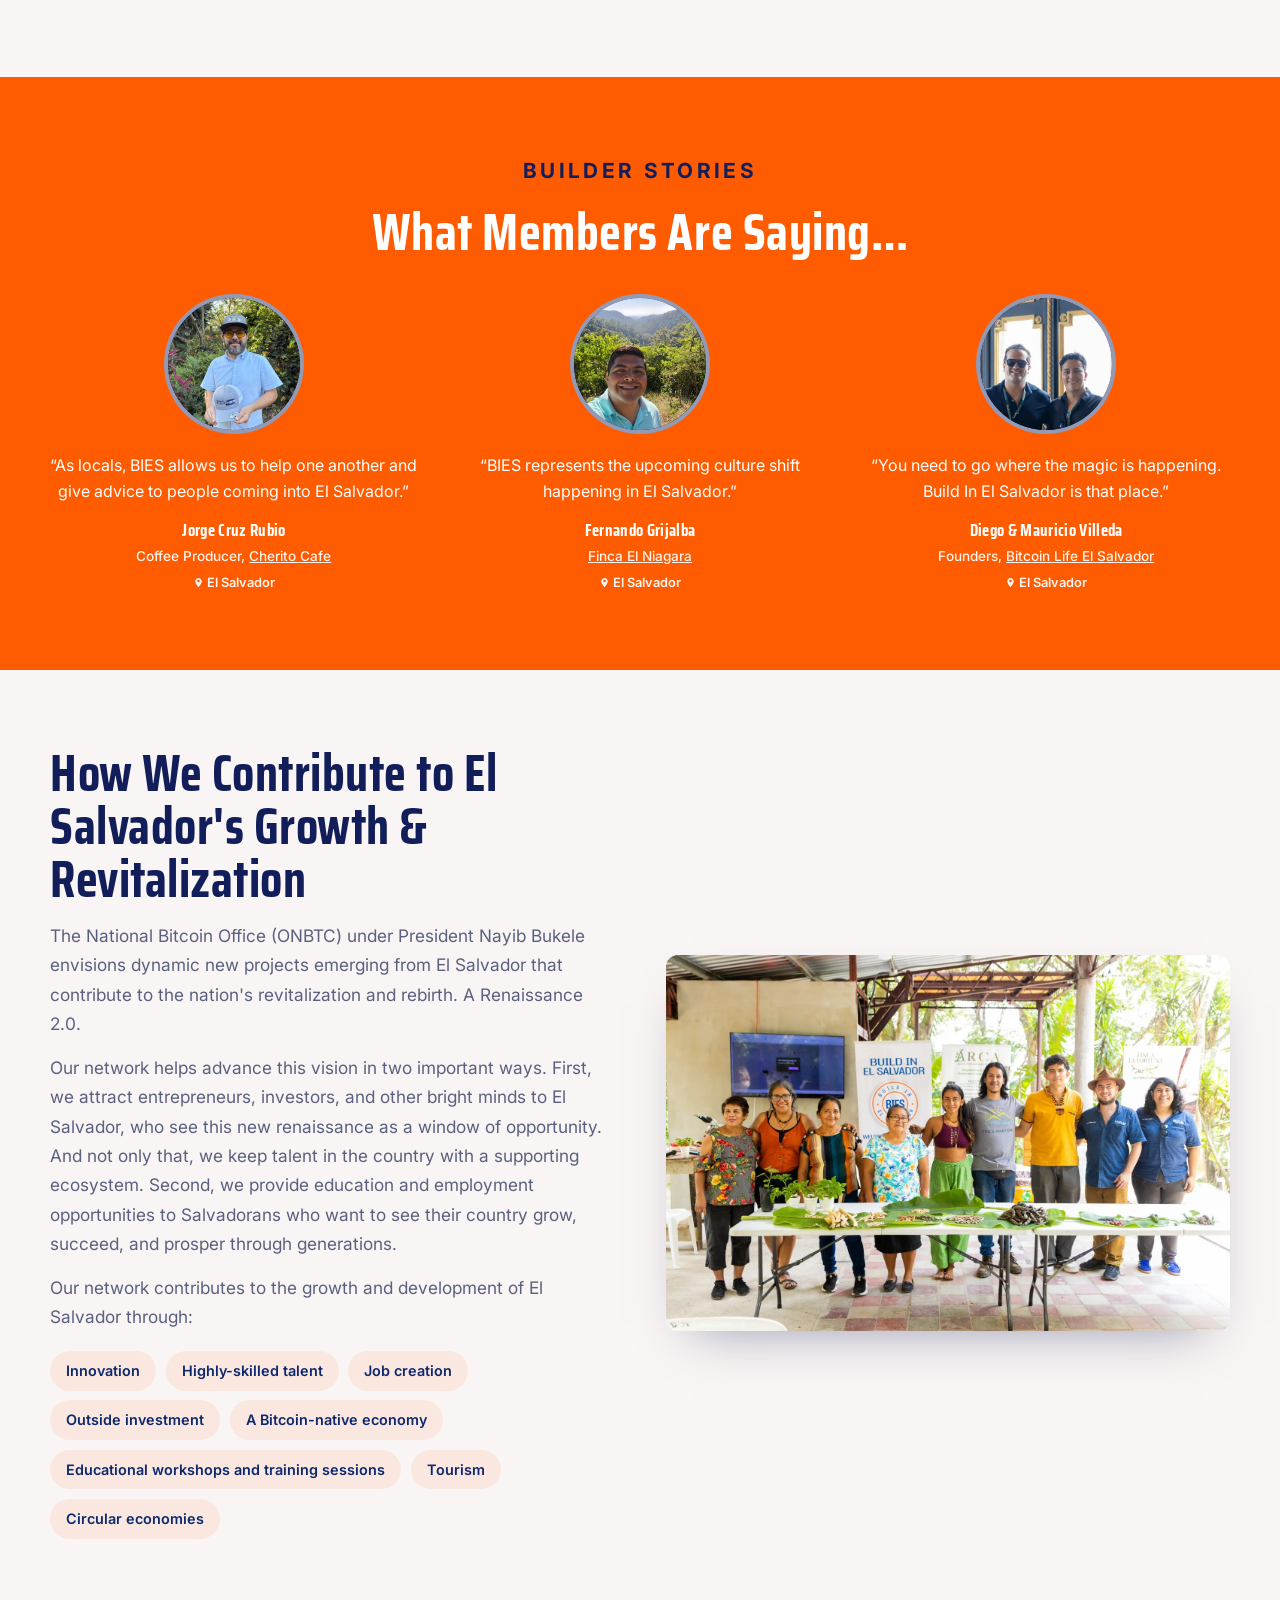
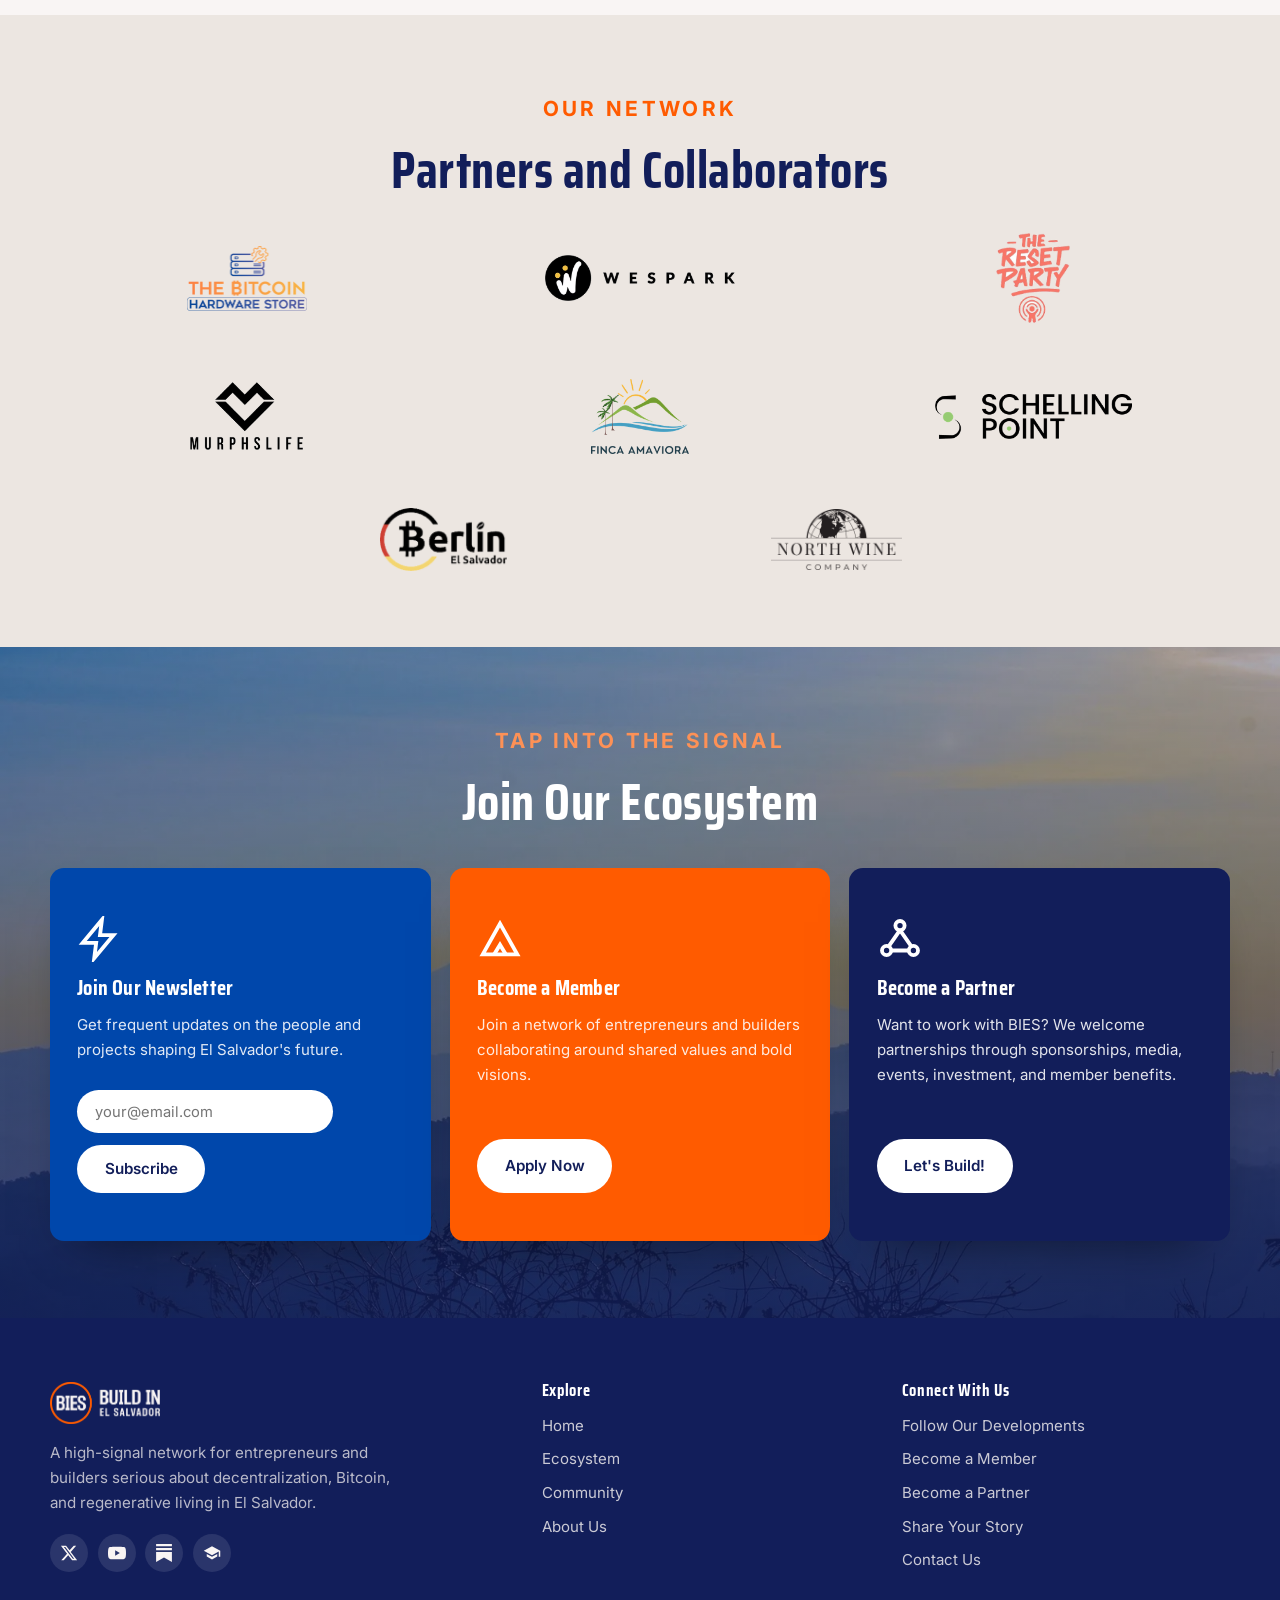
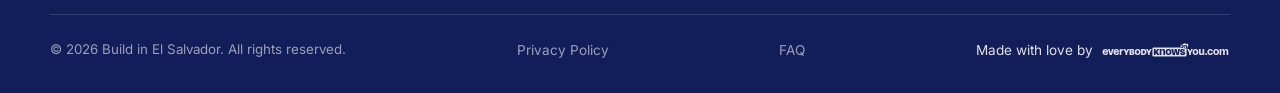
==== commit e79edc27: "Add North Wine Company to the partner logo strip" ====
--- a/about.html
+++ b/about.html
@@ -46,8 +46,8 @@
 <link rel="stylesheet" href="https://fonts.googleapis.com/css2?family=Saira+Condensed:wght@500;600;700&family=Inter:wght@400;500;600;700&display=swap" media="print" onload="this.media='all'">
 <noscript><link rel="stylesheet" href="https://fonts.googleapis.com/css2?family=Saira+Condensed:wght@500;600;700&family=Inter:wght@400;500;600;700&display=swap"></noscript>
 
-<link rel="stylesheet" href="assets/css/tokens.css?v=7a4e8100">
-<link rel="stylesheet" href="assets/css/styles.css?v=7a4e8100">
+<link rel="stylesheet" href="assets/css/tokens.css?v=ea01794f">
+<link rel="stylesheet" href="assets/css/styles.css?v=ea01794f">
 <script type="application/ld+json">{
   "@context": "https://schema.org",
   "@graph": [
@@ -365,13 +365,14 @@
     <h2>Partners and Collaborators</h2>
   </div>
   <div class="logo-strip reveal">
-    <span><img src="assets/images/partners/the-bitcoin-hardware-store.webp" alt="The Bitcoin Hardware Store" loading="lazy" style="--lh:0.77"></span>
-    <span><img src="assets/images/partners/wespark.webp" alt="WeSpark" loading="lazy" style="--lh:0.55"></span>
-    <span><img src="assets/images/partners/the-reset-party.webp" alt="The Reset Party" loading="lazy" style="--lh:1.09"></span>
-    <span><img src="assets/images/partners/murphslife.webp" alt="MurphsLife" loading="lazy" style="--lh:0.81"></span>
-    <span><img src="assets/images/partners/finca-amaviora.webp" alt="Finca Amaviora" loading="lazy" style="--lh:0.9"></span>
-    <span><img src="assets/images/partners/schelling-point.webp" alt="Schelling Point" loading="lazy" style="--lh:0.54"></span>
-    <span><img src="assets/images/partners/berlin-el-salvador.webp" alt="Berlin El Salvador" loading="lazy" style="--lh:0.74"></span>
+    <span><a href="https://tbhs.sv/" target="_blank" rel="noopener"><img src="assets/images/partners/the-bitcoin-hardware-store.webp" alt="The Bitcoin Hardware Store" loading="lazy" style="--lh:0.77"></a></span>
+    <span><a href="https://www.wespark.io/" target="_blank" rel="noopener"><img src="assets/images/partners/wespark.webp" alt="WeSpark" loading="lazy" style="--lh:0.55"></a></span>
+    <span><a href="https://www.instagram.com/the_resetparty/" target="_blank" rel="noopener"><img src="assets/images/partners/the-reset-party.webp" alt="The Reset Party" loading="lazy" style="--lh:1.09"></a></span>
+    <span><a href="https://www.murphslifefoundation.com/" target="_blank" rel="noopener"><img src="assets/images/partners/murphslife.webp" alt="MurphsLife" loading="lazy" style="--lh:0.81"></a></span>
+    <span><a href="https://fincaamaviora.com/en" target="_blank" rel="noopener"><img src="assets/images/partners/finca-amaviora.webp" alt="Finca Amaviora" loading="lazy" style="--lh:0.9"></a></span>
+    <span><a href="https://schellingpoint.xyz/" target="_blank" rel="noopener"><img src="assets/images/partners/schelling-point.webp" alt="Schelling Point" loading="lazy" style="--lh:0.54"></a></span>
+    <span><a href="https://www.bitcoinberlinsv.com/" target="_blank" rel="noopener"><img src="assets/images/partners/berlin-el-salvador.webp" alt="Berlin El Salvador" loading="lazy" style="--lh:0.74"></a></span>
+    <span><a href="https://www.north.wine/" target="_blank" rel="noopener"><img src="assets/images/partners/north-wine.webp" alt="North Wine Company" loading="lazy" style="--lh:0.73"></a></span>
   </div>
   </div>
 </section>
@@ -509,6 +510,6 @@
       </a>
     </div>
   </div>
-  <script src="assets/js/main.js?v=7a4e8100" defer></script>
+  <script src="assets/js/main.js?v=ea01794f" defer></script>
 </body>
 </html>
--- a/assets/css/styles.css
+++ b/assets/css/styles.css
@@ -217,6 +217,9 @@
 /* ---------- Partner logo strip ---------- */
 .logo-strip{display:flex;flex-wrap:wrap;justify-content:center;align-items:center;row-gap:clamp(2rem,5vw,3.4rem);margin-top:2.2rem}
 .logo-strip span{flex:0 0 33.333%;display:flex;align-items:center;justify-content:center;padding:0 clamp(.8rem,2vw,1.5rem)}
+.logo-strip a{display:flex;align-items:center;justify-content:center;border-radius:8px;transition:opacity .18s ease,transform .18s ease}
+.logo-strip a:hover{opacity:.7;transform:translateY(-2px)}
+.logo-strip a:focus-visible{outline:2px solid var(--orange);outline-offset:6px}
 .logo-strip img{width:auto;height:auto;max-height:calc(var(--lh,1) * 84px);max-width:100%;object-fit:contain}
 @media (max-width:680px){.logo-strip{row-gap:2rem}.logo-strip span{flex-basis:50%}.logo-strip img{max-height:calc(var(--lh,1) * 66px)}}
 
